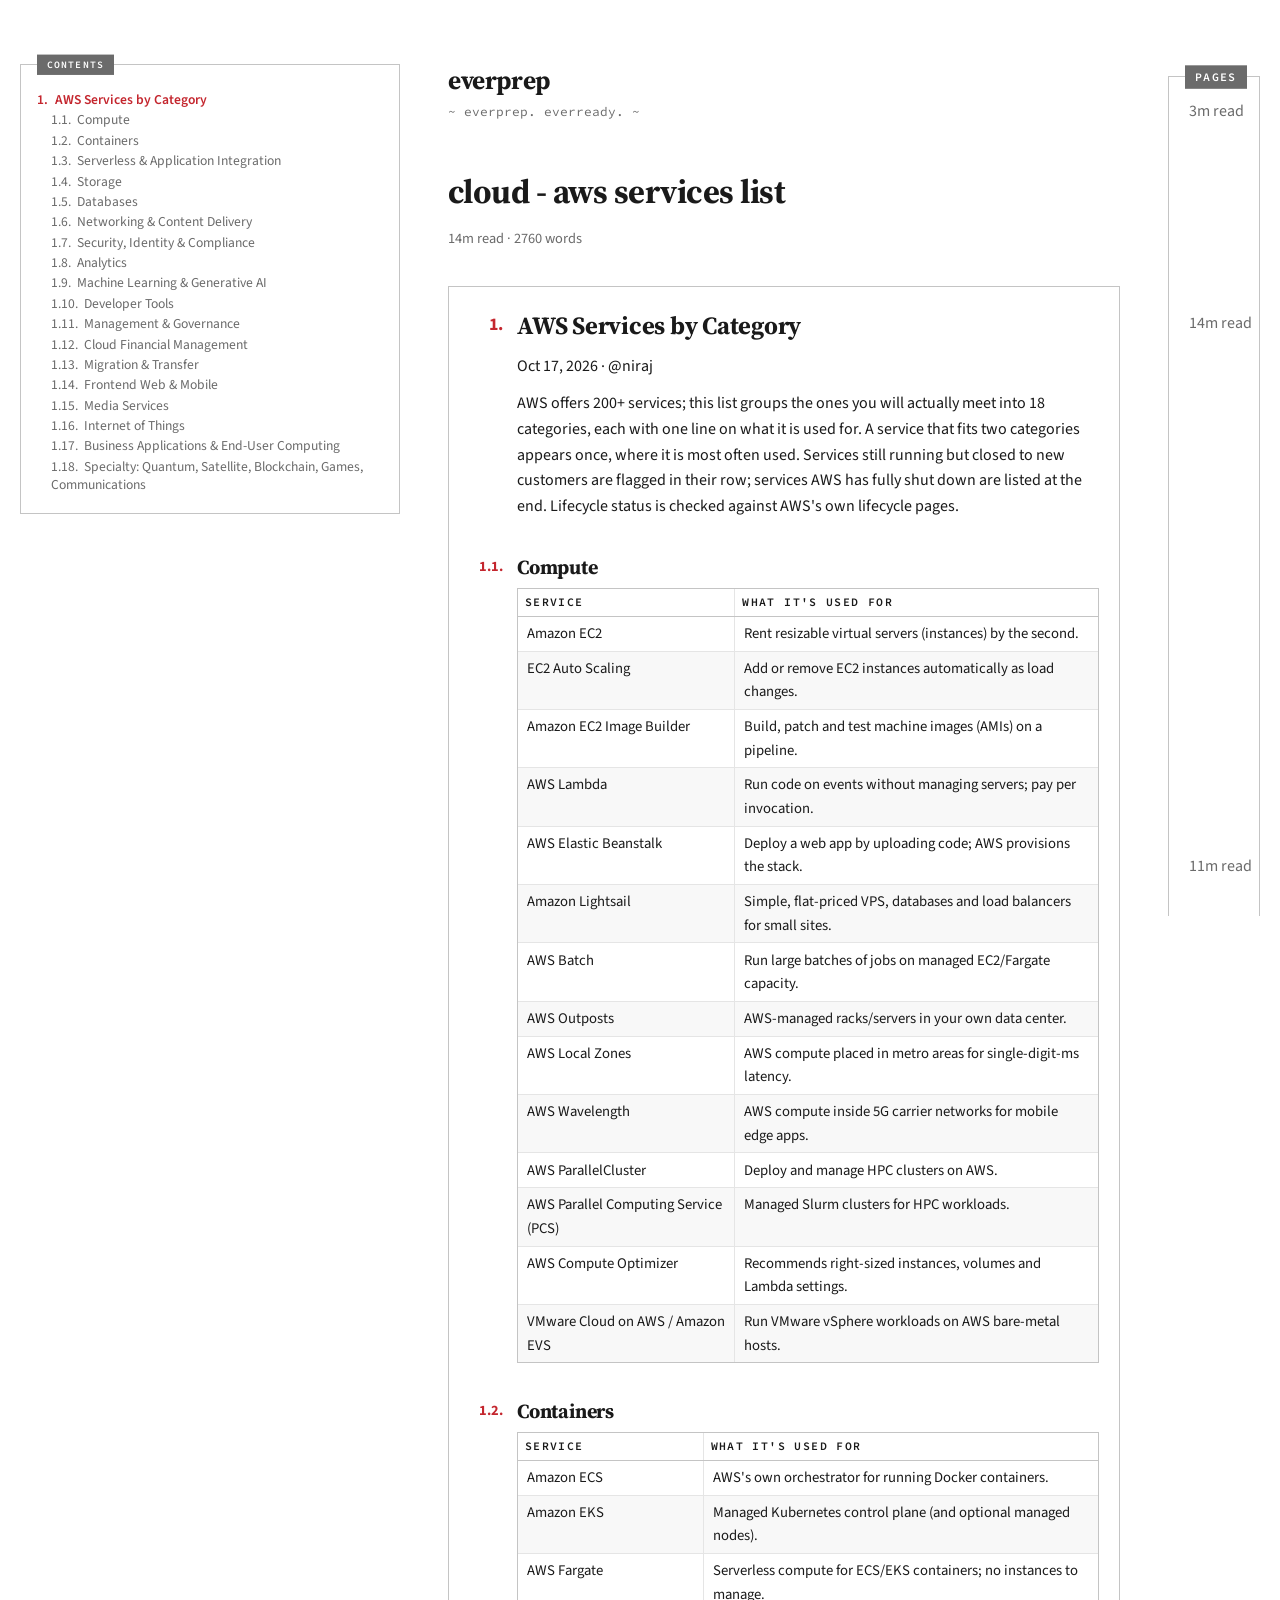
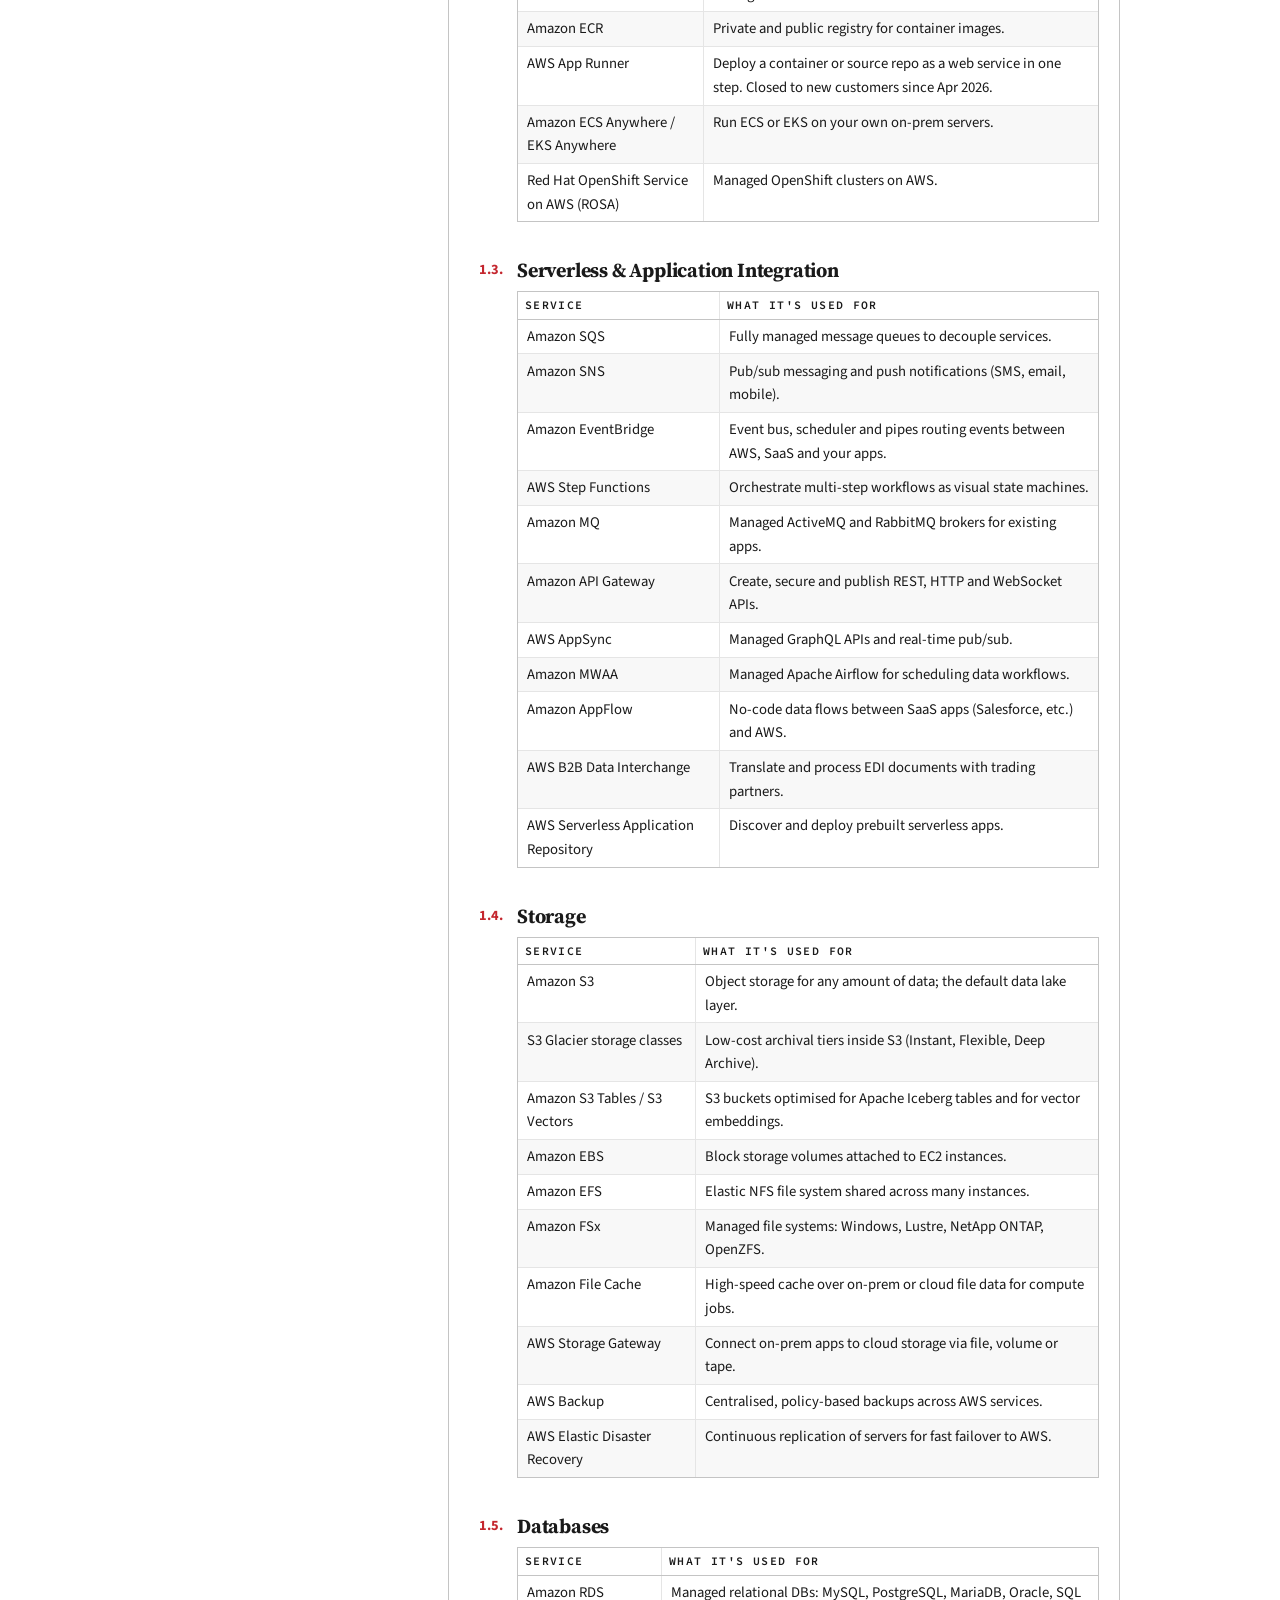
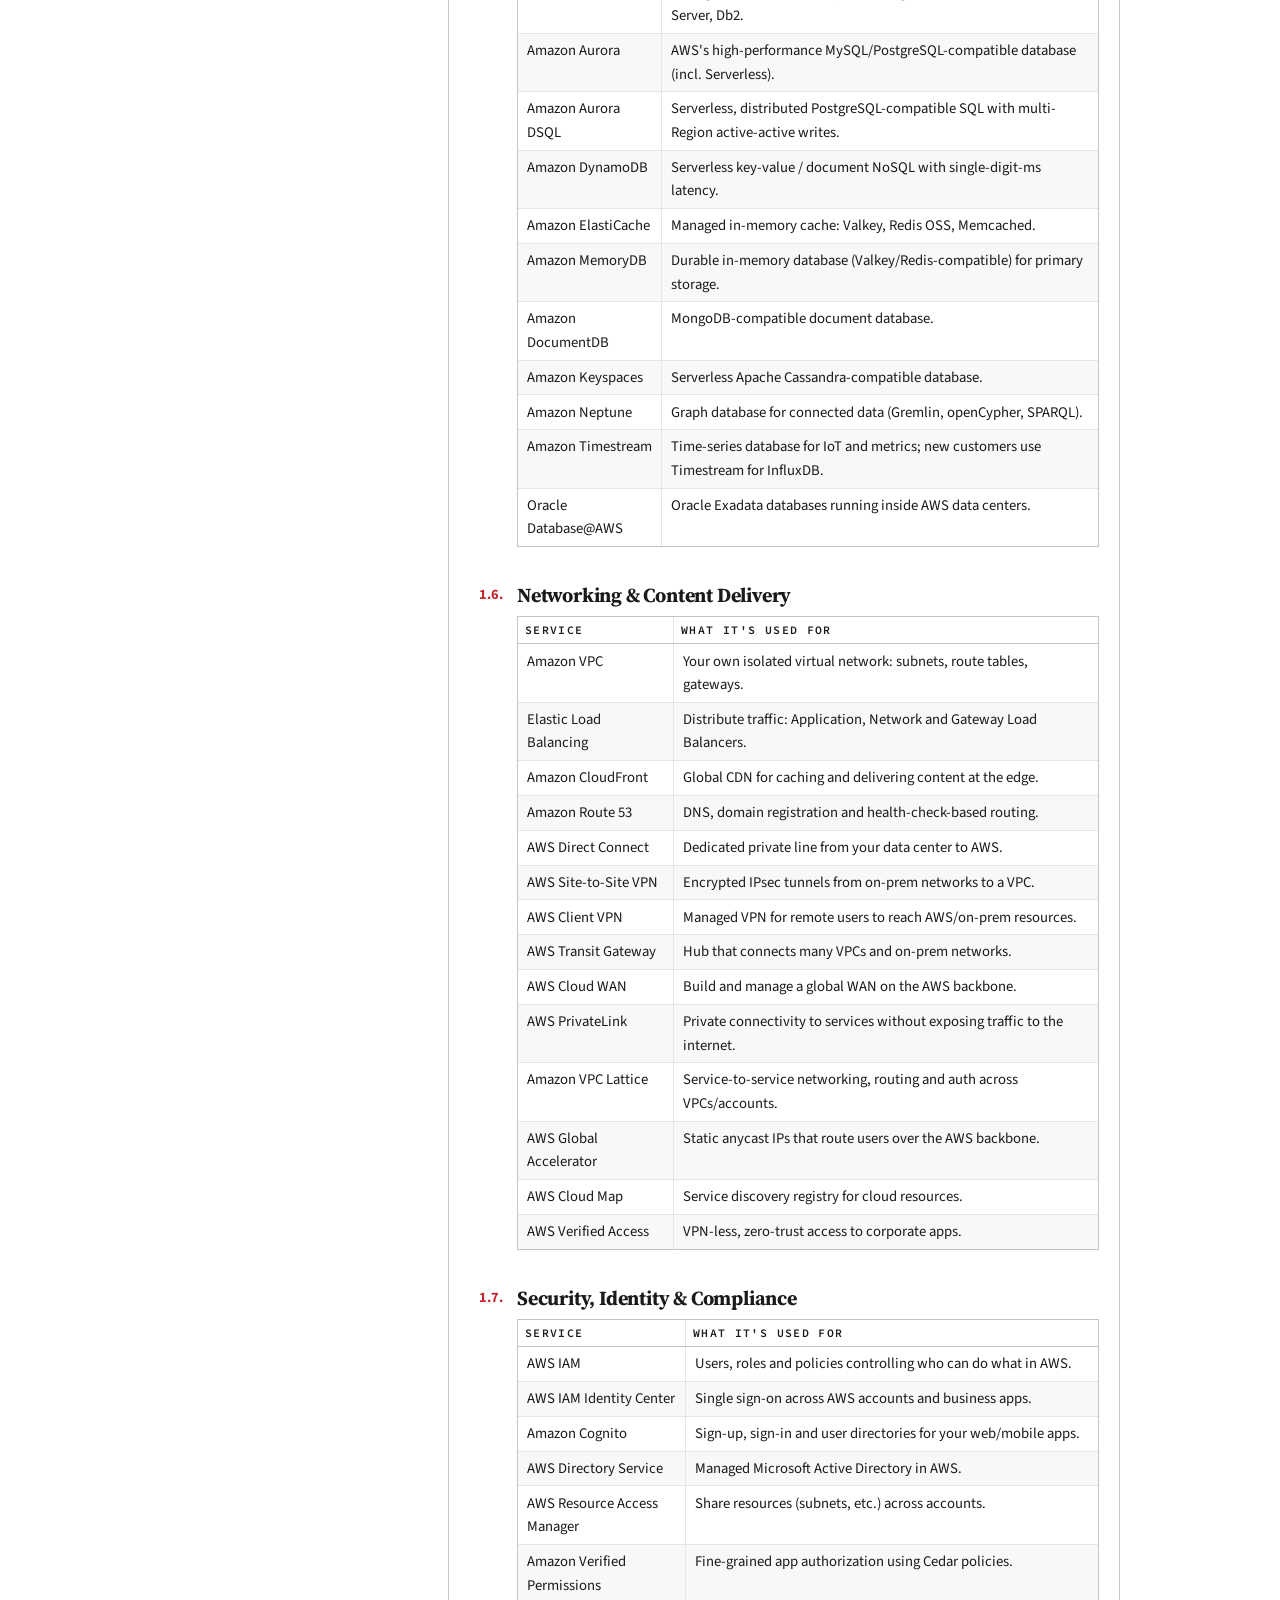
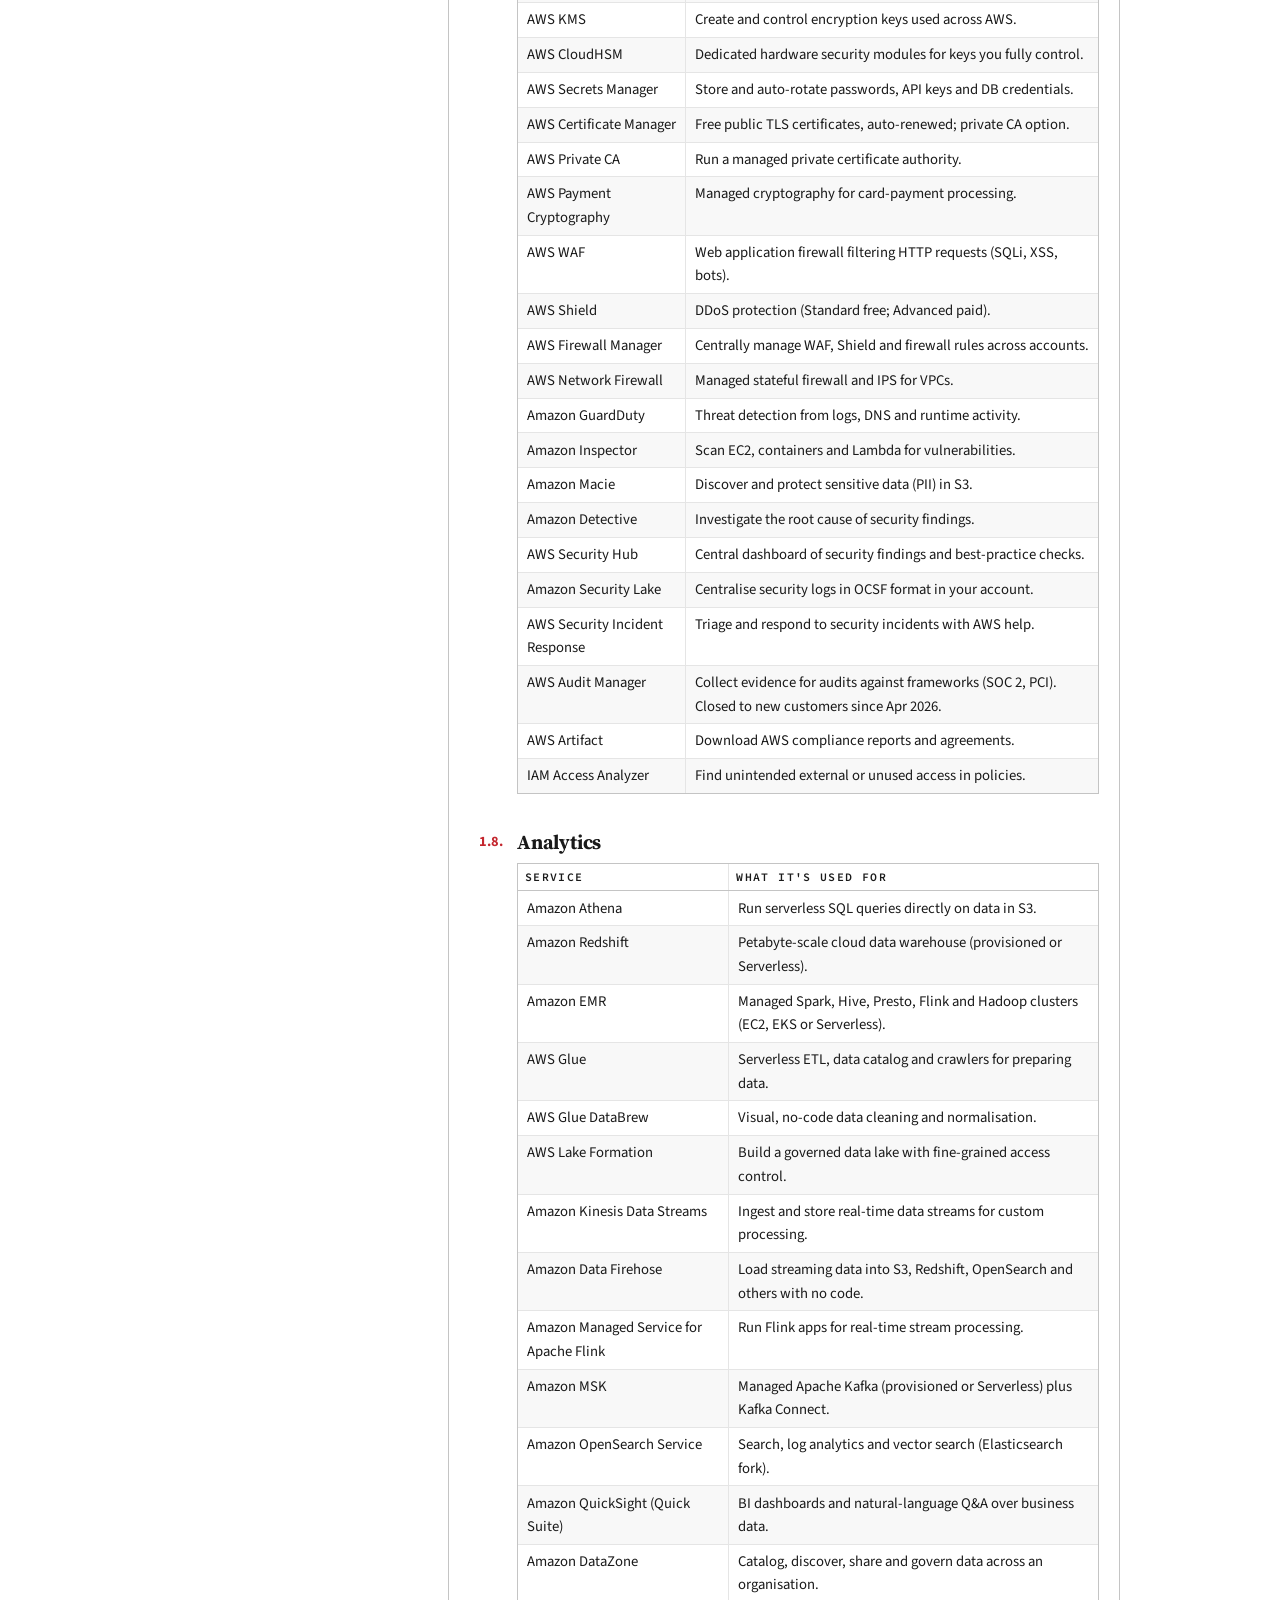
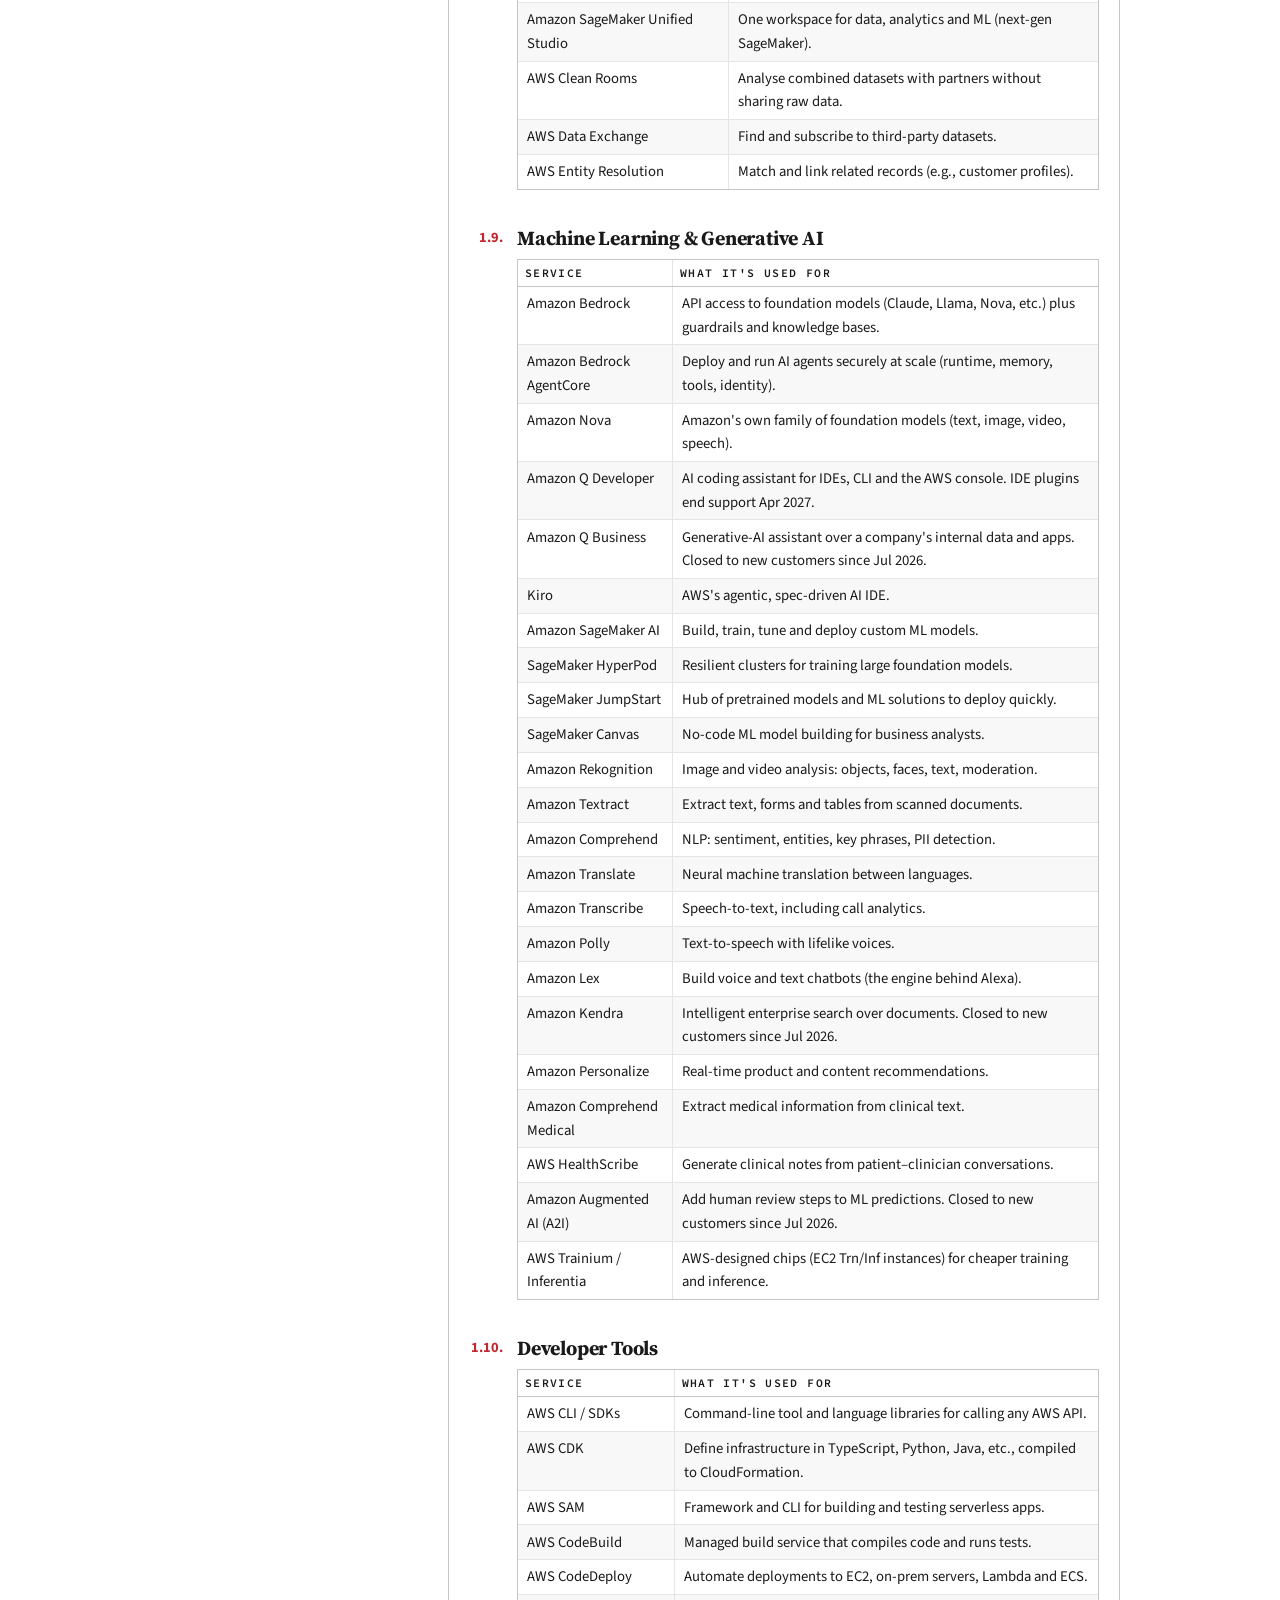
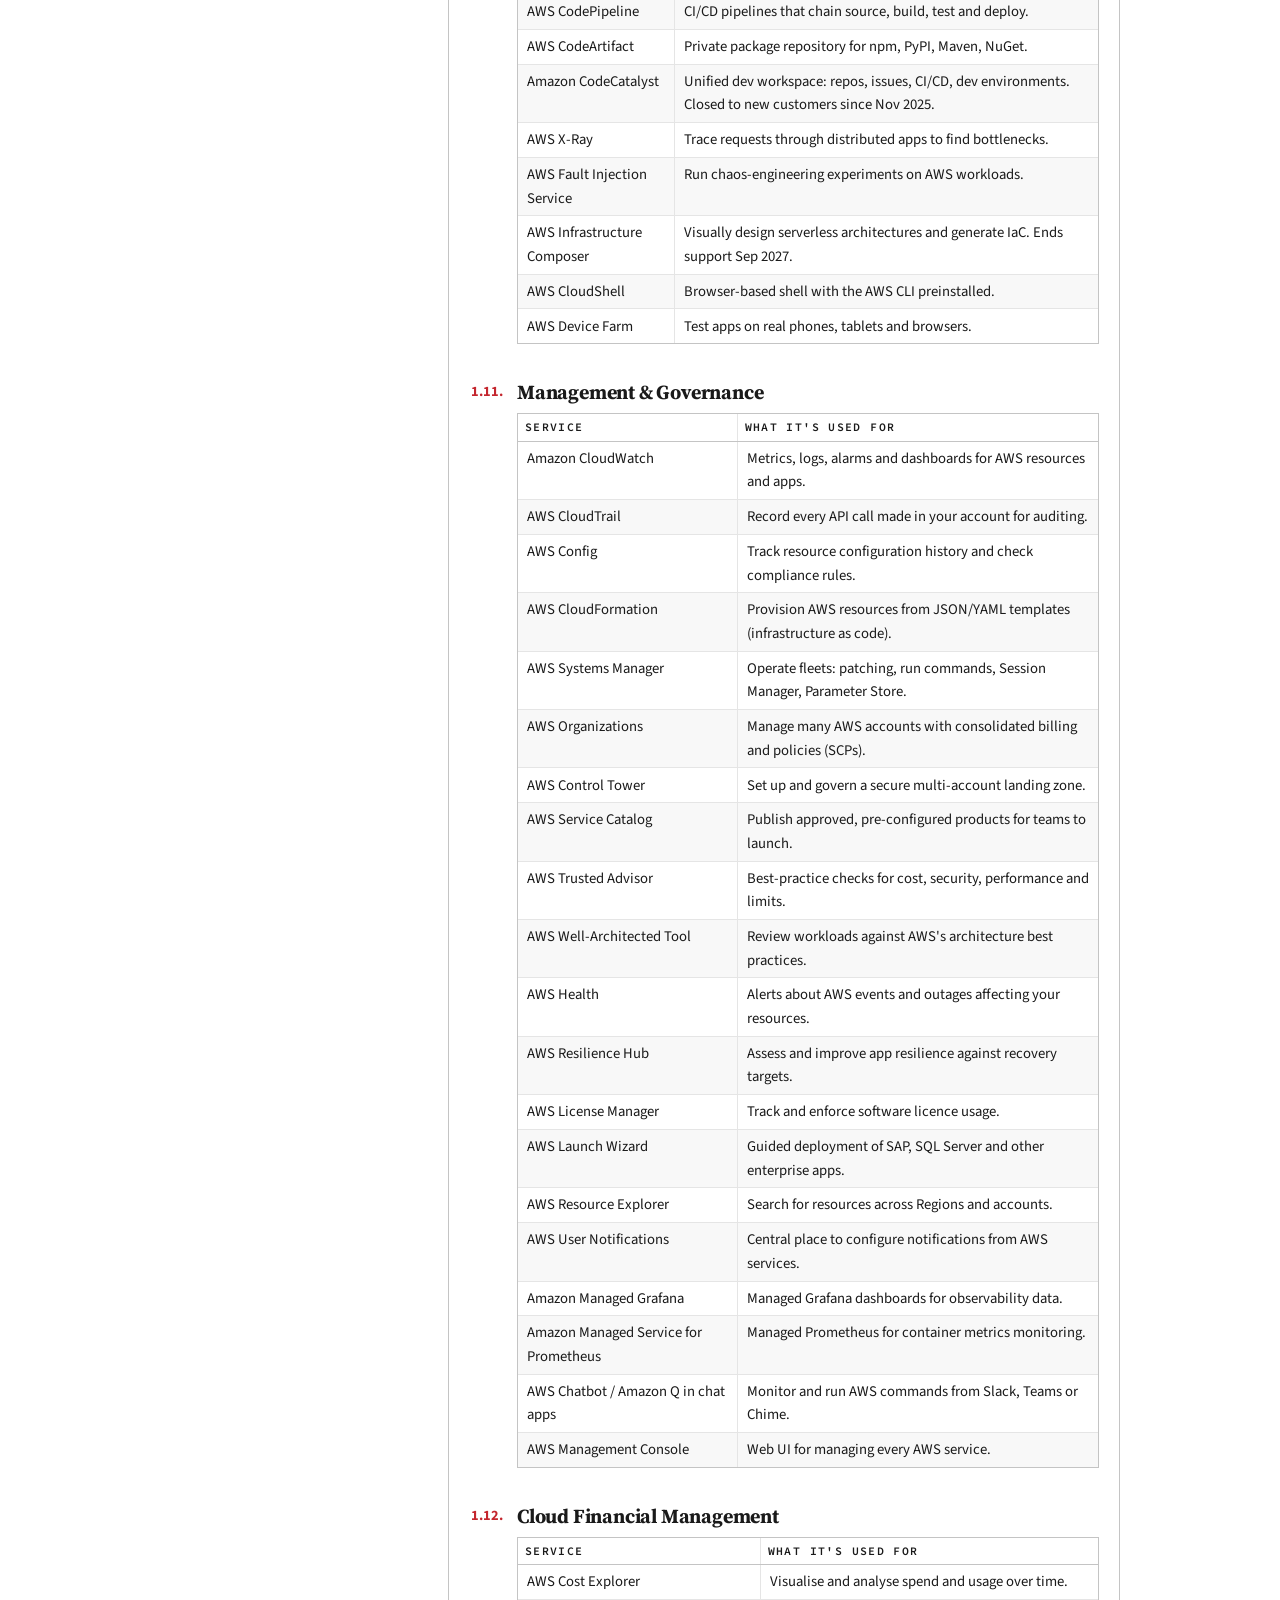
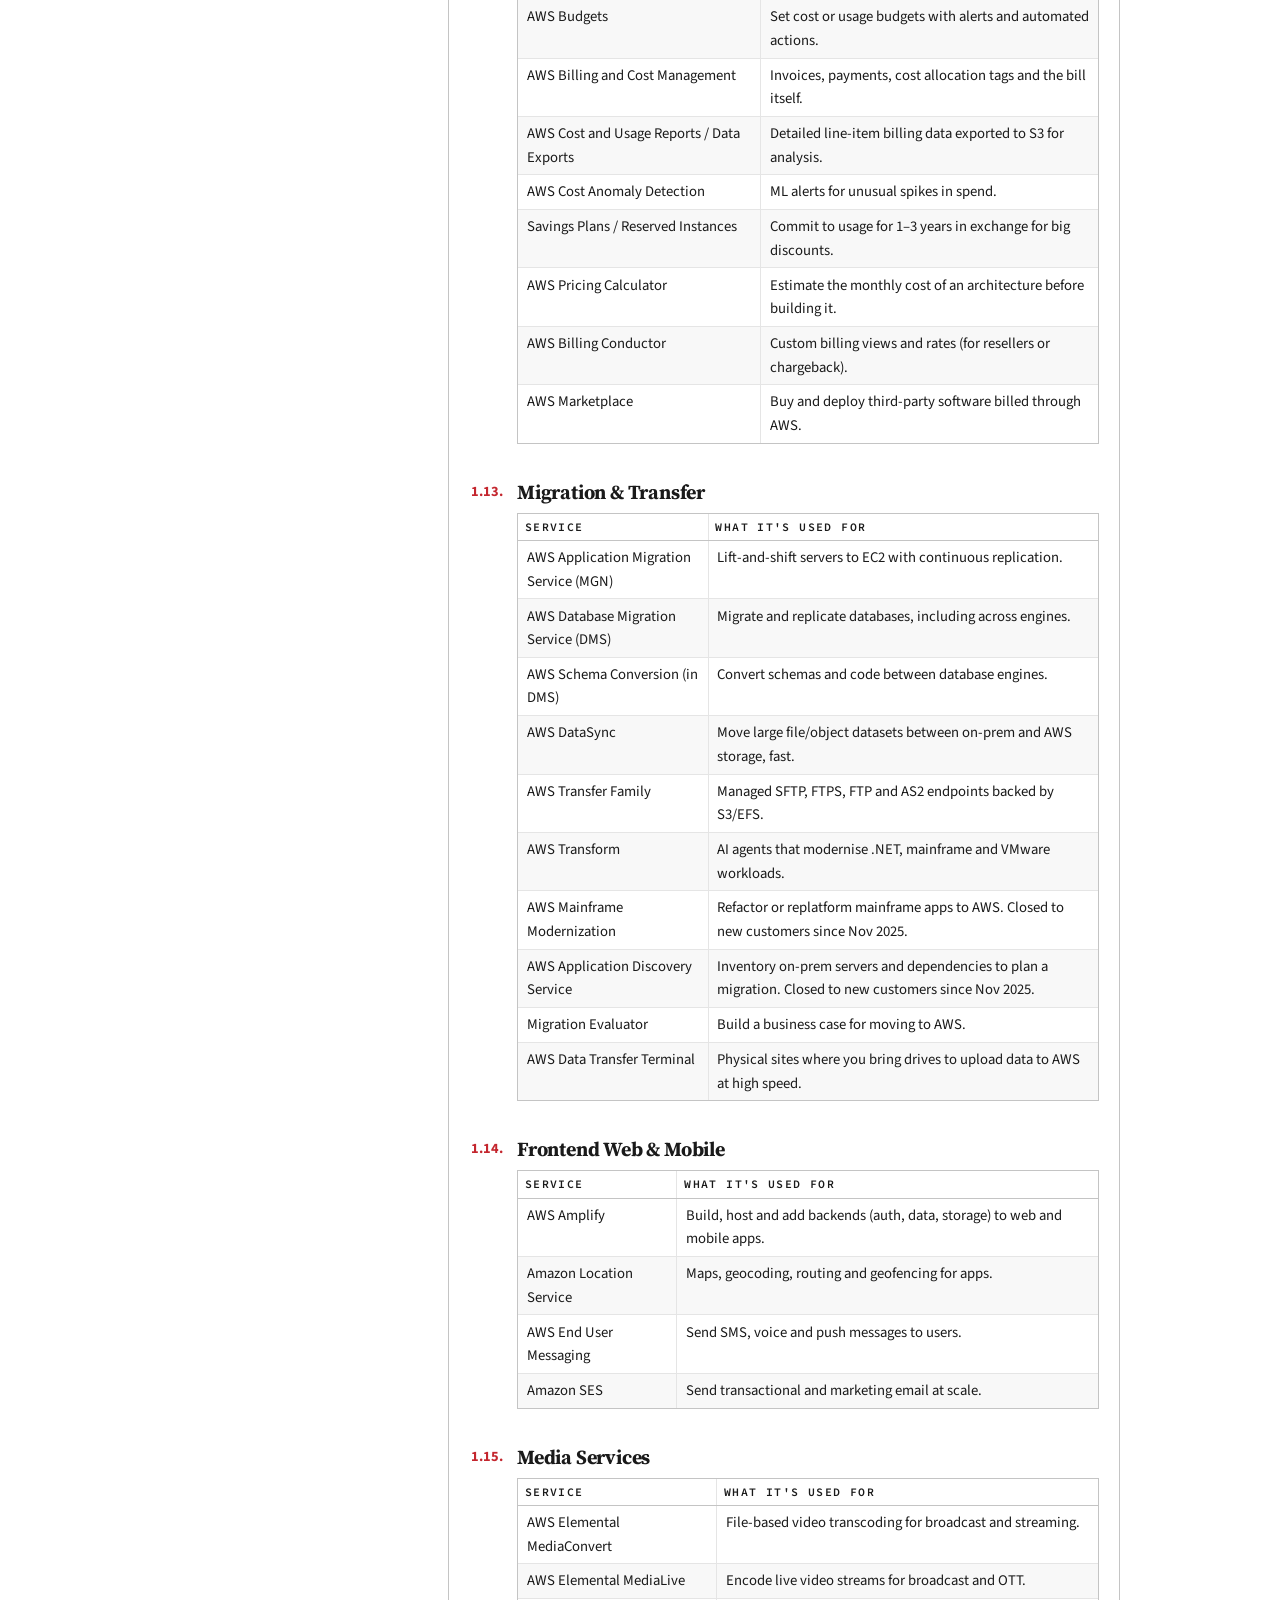
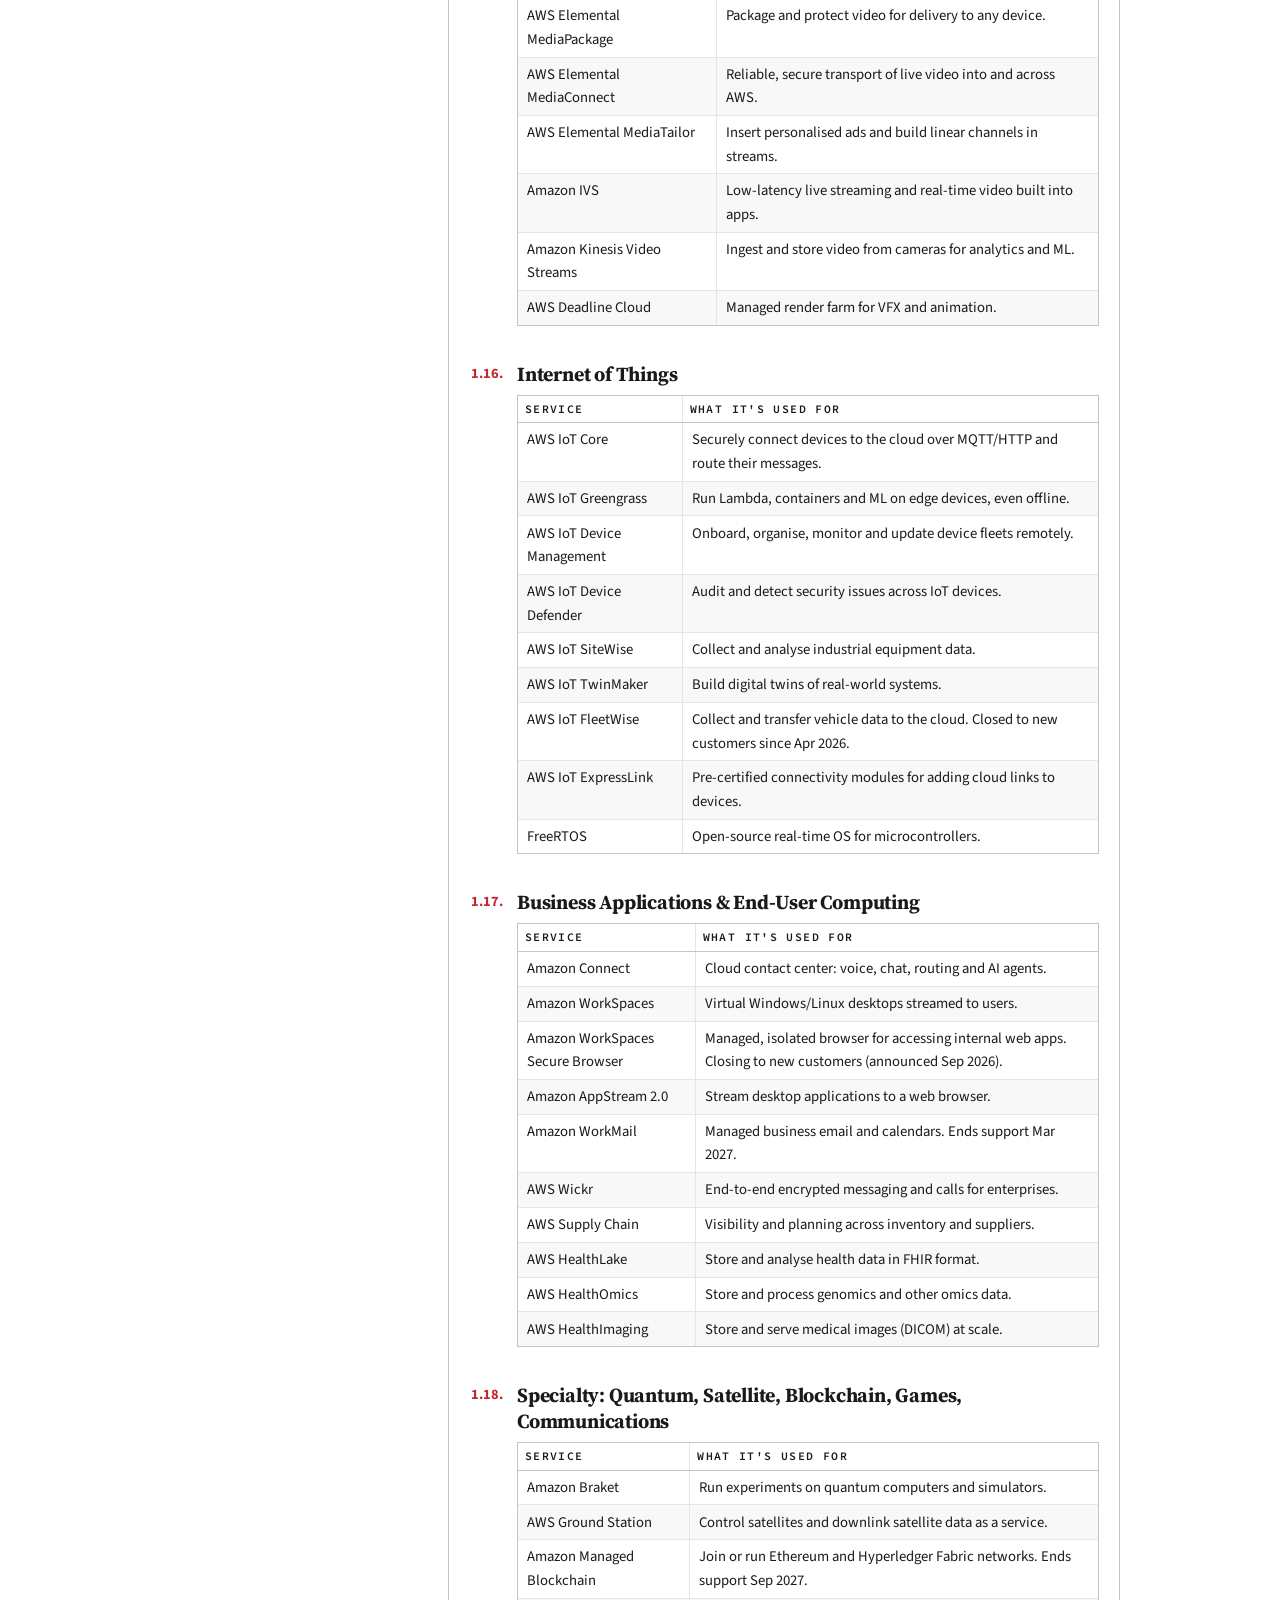
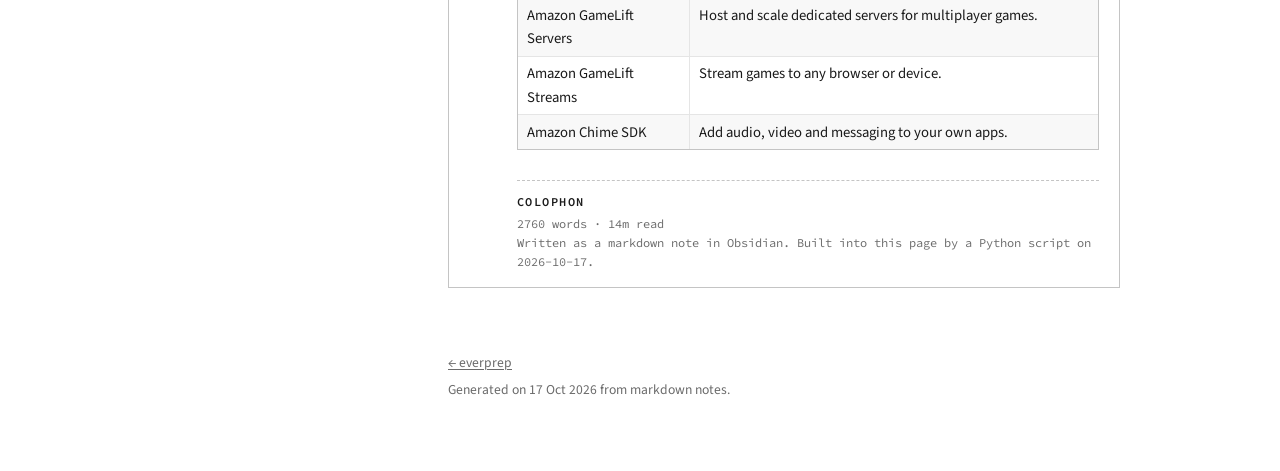
==== website/cloud-aws-services-list.html @ 60e568a0 "update 2026-10-17 16:22:01" ====
<!DOCTYPE html>
<html lang="en">
<head>
    <meta charset="UTF-8">
    <meta http-equiv="X-UA-Compatible" content="IE=edge">
    <meta name="viewport" content="width=device-width, initial-scale=1.0">

    <title>cloud - aws services list - everprep</title>
    <link rel="preconnect" href="https://fonts.googleapis.com">
    <link rel="preconnect" href="https://fonts.gstatic.com" crossorigin>
    <link href="https://fonts.googleapis.com/css2?family=Source+Serif+4:opsz,wght@8..60,600;8..60,700&family=Source+Code+Pro:wght@400;600&family=Source+Sans+3:ital,wght@0,400;0,600;0,700;1,400&display=swap" rel="stylesheet">
    <link rel="stylesheet" href="static/minimal.css">
    <link rel="stylesheet" href="static/codehilite.css">
    <link rel="stylesheet" href="static/everprep.css">

    <link rel="apple-touch-icon" sizes="180x180" href="static/favicon/apple-touch-icon.png">
    <link rel="icon" type="image/png" sizes="32x32" href="static/favicon/favicon-32x32.png">
    <link rel="icon" type="image/png" sizes="16x16" href="static/favicon/favicon-16x16.png">
    <link rel="mask-icon" href="static/favicon/safari-pinned-tab.svg" color="#5bbad5">
</head>

<body>

<div class="progress" aria-hidden="true"><span></span></div>

<div class="page article-layout">

    <nav class="site-nav">
        <div class="masthead">
            <a class="site-name" href="index.html">everprep</a>
        </div>
        <p class="tagline">~ everprep. everready. ~</p>
    </nav>

    <header>
        <h1>cloud - aws services list</h1>
        <p class="meta">14m read &middot; 2760 words</p>
    </header>

    
    <nav class="toc box" aria-label="Table of contents">
        <h2 class="box-title">Contents</h2>
        <div class="toc-scroll">
            
<ul>
    <li><a href="#aws-services-by-category">AWS Services by Category</a>
<ul>
    <li><a href="#compute">Compute</a></li>
    <li><a href="#containers">Containers</a></li>
    <li><a href="#serverless-application-integration">Serverless &amp; Application Integration</a></li>
    <li><a href="#storage">Storage</a></li>
    <li><a href="#databases">Databases</a></li>
    <li><a href="#networking-content-delivery">Networking &amp; Content Delivery</a></li>
    <li><a href="#security-identity-compliance">Security, Identity &amp; Compliance</a></li>
    <li><a href="#analytics">Analytics</a></li>
    <li><a href="#machine-learning-generative-ai">Machine Learning &amp; Generative AI</a></li>
    <li><a href="#developer-tools">Developer Tools</a></li>
    <li><a href="#management-governance">Management &amp; Governance</a></li>
    <li><a href="#cloud-financial-management">Cloud Financial Management</a></li>
    <li><a href="#migration-transfer">Migration &amp; Transfer</a></li>
    <li><a href="#frontend-web-mobile">Frontend Web &amp; Mobile</a></li>
    <li><a href="#media-services">Media Services</a></li>
    <li><a href="#internet-of-things">Internet of Things</a></li>
    <li><a href="#business-applications-end-user-computing">Business Applications &amp; End-User Computing</a></li>
    <li><a href="#specialty-quantum-satellite-blockchain-games-communications">Specialty: Quantum, Satellite, Blockchain, Games, Communications</a></li>
</ul></li>
</ul>
        </div>
    </nav>
    

    <article class="prose box">
<h1 id="aws-services-by-category">AWS Services by Category</h1>
<p>Oct 17, 2026 · @niraj</p>
<p>AWS offers 200+ services; this list groups the ones you will actually meet into 18 categories, each with one line on what it is used for. A service that fits two categories appears once, where it is most often used. Services still running but closed to new customers are flagged in their row; services AWS has fully shut down are listed at the end. Lifecycle status is checked against AWS's own lifecycle pages.</p>
<h2 id="compute">Compute</h2>
<table>
<thead>
<tr>
<th>Service</th>
<th>What it's used for</th>
</tr>
</thead>
<tbody>
<tr>
<td>Amazon EC2</td>
<td>Rent resizable virtual servers (instances) by the second.</td>
</tr>
<tr>
<td>EC2 Auto Scaling</td>
<td>Add or remove EC2 instances automatically as load changes.</td>
</tr>
<tr>
<td>Amazon EC2 Image Builder</td>
<td>Build, patch and test machine images (AMIs) on a pipeline.</td>
</tr>
<tr>
<td>AWS Lambda</td>
<td>Run code on events without managing servers; pay per invocation.</td>
</tr>
<tr>
<td>AWS Elastic Beanstalk</td>
<td>Deploy a web app by uploading code; AWS provisions the stack.</td>
</tr>
<tr>
<td>Amazon Lightsail</td>
<td>Simple, flat-priced VPS, databases and load balancers for small sites.</td>
</tr>
<tr>
<td>AWS Batch</td>
<td>Run large batches of jobs on managed EC2/Fargate capacity.</td>
</tr>
<tr>
<td>AWS Outposts</td>
<td>AWS-managed racks/servers in your own data center.</td>
</tr>
<tr>
<td>AWS Local Zones</td>
<td>AWS compute placed in metro areas for single-digit-ms latency.</td>
</tr>
<tr>
<td>AWS Wavelength</td>
<td>AWS compute inside 5G carrier networks for mobile edge apps.</td>
</tr>
<tr>
<td>AWS ParallelCluster</td>
<td>Deploy and manage HPC clusters on AWS.</td>
</tr>
<tr>
<td>AWS Parallel Computing Service (PCS)</td>
<td>Managed Slurm clusters for HPC workloads.</td>
</tr>
<tr>
<td>AWS Compute Optimizer</td>
<td>Recommends right-sized instances, volumes and Lambda settings.</td>
</tr>
<tr>
<td>VMware Cloud on AWS / Amazon EVS</td>
<td>Run VMware vSphere workloads on AWS bare-metal hosts.</td>
</tr>
</tbody>
</table>
<h2 id="containers">Containers</h2>
<table>
<thead>
<tr>
<th>Service</th>
<th>What it's used for</th>
</tr>
</thead>
<tbody>
<tr>
<td>Amazon ECS</td>
<td>AWS's own orchestrator for running Docker containers.</td>
</tr>
<tr>
<td>Amazon EKS</td>
<td>Managed Kubernetes control plane (and optional managed nodes).</td>
</tr>
<tr>
<td>AWS Fargate</td>
<td>Serverless compute for ECS/EKS containers; no instances to manage.</td>
</tr>
<tr>
<td>Amazon ECR</td>
<td>Private and public registry for container images.</td>
</tr>
<tr>
<td>AWS App Runner</td>
<td>Deploy a container or source repo as a web service in one step. Closed to new customers since Apr 2026.</td>
</tr>
<tr>
<td>Amazon ECS Anywhere / EKS Anywhere</td>
<td>Run ECS or EKS on your own on-prem servers.</td>
</tr>
<tr>
<td>Red Hat OpenShift Service on AWS (ROSA)</td>
<td>Managed OpenShift clusters on AWS.</td>
</tr>
</tbody>
</table>
<h2 id="serverless-application-integration">Serverless &amp; Application Integration</h2>
<table>
<thead>
<tr>
<th>Service</th>
<th>What it's used for</th>
</tr>
</thead>
<tbody>
<tr>
<td>Amazon SQS</td>
<td>Fully managed message queues to decouple services.</td>
</tr>
<tr>
<td>Amazon SNS</td>
<td>Pub/sub messaging and push notifications (SMS, email, mobile).</td>
</tr>
<tr>
<td>Amazon EventBridge</td>
<td>Event bus, scheduler and pipes routing events between AWS, SaaS and your apps.</td>
</tr>
<tr>
<td>AWS Step Functions</td>
<td>Orchestrate multi-step workflows as visual state machines.</td>
</tr>
<tr>
<td>Amazon MQ</td>
<td>Managed ActiveMQ and RabbitMQ brokers for existing apps.</td>
</tr>
<tr>
<td>Amazon API Gateway</td>
<td>Create, secure and publish REST, HTTP and WebSocket APIs.</td>
</tr>
<tr>
<td>AWS AppSync</td>
<td>Managed GraphQL APIs and real-time pub/sub.</td>
</tr>
<tr>
<td>Amazon MWAA</td>
<td>Managed Apache Airflow for scheduling data workflows.</td>
</tr>
<tr>
<td>Amazon AppFlow</td>
<td>No-code data flows between SaaS apps (Salesforce, etc.) and AWS.</td>
</tr>
<tr>
<td>AWS B2B Data Interchange</td>
<td>Translate and process EDI documents with trading partners.</td>
</tr>
<tr>
<td>AWS Serverless Application Repository</td>
<td>Discover and deploy prebuilt serverless apps.</td>
</tr>
</tbody>
</table>
<h2 id="storage">Storage</h2>
<table>
<thead>
<tr>
<th>Service</th>
<th>What it's used for</th>
</tr>
</thead>
<tbody>
<tr>
<td>Amazon S3</td>
<td>Object storage for any amount of data; the default data lake layer.</td>
</tr>
<tr>
<td>S3 Glacier storage classes</td>
<td>Low-cost archival tiers inside S3 (Instant, Flexible, Deep Archive).</td>
</tr>
<tr>
<td>Amazon S3 Tables / S3 Vectors</td>
<td>S3 buckets optimised for Apache Iceberg tables and for vector embeddings.</td>
</tr>
<tr>
<td>Amazon EBS</td>
<td>Block storage volumes attached to EC2 instances.</td>
</tr>
<tr>
<td>Amazon EFS</td>
<td>Elastic NFS file system shared across many instances.</td>
</tr>
<tr>
<td>Amazon FSx</td>
<td>Managed file systems: Windows, Lustre, NetApp ONTAP, OpenZFS.</td>
</tr>
<tr>
<td>Amazon File Cache</td>
<td>High-speed cache over on-prem or cloud file data for compute jobs.</td>
</tr>
<tr>
<td>AWS Storage Gateway</td>
<td>Connect on-prem apps to cloud storage via file, volume or tape.</td>
</tr>
<tr>
<td>AWS Backup</td>
<td>Centralised, policy-based backups across AWS services.</td>
</tr>
<tr>
<td>AWS Elastic Disaster Recovery</td>
<td>Continuous replication of servers for fast failover to AWS.</td>
</tr>
</tbody>
</table>
<h2 id="databases">Databases</h2>
<table>
<thead>
<tr>
<th>Service</th>
<th>What it's used for</th>
</tr>
</thead>
<tbody>
<tr>
<td>Amazon RDS</td>
<td>Managed relational DBs: MySQL, PostgreSQL, MariaDB, Oracle, SQL Server, Db2.</td>
</tr>
<tr>
<td>Amazon Aurora</td>
<td>AWS's high-performance MySQL/PostgreSQL-compatible database (incl. Serverless).</td>
</tr>
<tr>
<td>Amazon Aurora DSQL</td>
<td>Serverless, distributed PostgreSQL-compatible SQL with multi-Region active-active writes.</td>
</tr>
<tr>
<td>Amazon DynamoDB</td>
<td>Serverless key-value / document NoSQL with single-digit-ms latency.</td>
</tr>
<tr>
<td>Amazon ElastiCache</td>
<td>Managed in-memory cache: Valkey, Redis OSS, Memcached.</td>
</tr>
<tr>
<td>Amazon MemoryDB</td>
<td>Durable in-memory database (Valkey/Redis-compatible) for primary storage.</td>
</tr>
<tr>
<td>Amazon DocumentDB</td>
<td>MongoDB-compatible document database.</td>
</tr>
<tr>
<td>Amazon Keyspaces</td>
<td>Serverless Apache Cassandra-compatible database.</td>
</tr>
<tr>
<td>Amazon Neptune</td>
<td>Graph database for connected data (Gremlin, openCypher, SPARQL).</td>
</tr>
<tr>
<td>Amazon Timestream</td>
<td>Time-series database for IoT and metrics; new customers use Timestream for InfluxDB.</td>
</tr>
<tr>
<td>Oracle Database@AWS</td>
<td>Oracle Exadata databases running inside AWS data centers.</td>
</tr>
</tbody>
</table>
<h2 id="networking-content-delivery">Networking &amp; Content Delivery</h2>
<table>
<thead>
<tr>
<th>Service</th>
<th>What it's used for</th>
</tr>
</thead>
<tbody>
<tr>
<td>Amazon VPC</td>
<td>Your own isolated virtual network: subnets, route tables, gateways.</td>
</tr>
<tr>
<td>Elastic Load Balancing</td>
<td>Distribute traffic: Application, Network and Gateway Load Balancers.</td>
</tr>
<tr>
<td>Amazon CloudFront</td>
<td>Global CDN for caching and delivering content at the edge.</td>
</tr>
<tr>
<td>Amazon Route 53</td>
<td>DNS, domain registration and health-check-based routing.</td>
</tr>
<tr>
<td>AWS Direct Connect</td>
<td>Dedicated private line from your data center to AWS.</td>
</tr>
<tr>
<td>AWS Site-to-Site VPN</td>
<td>Encrypted IPsec tunnels from on-prem networks to a VPC.</td>
</tr>
<tr>
<td>AWS Client VPN</td>
<td>Managed VPN for remote users to reach AWS/on-prem resources.</td>
</tr>
<tr>
<td>AWS Transit Gateway</td>
<td>Hub that connects many VPCs and on-prem networks.</td>
</tr>
<tr>
<td>AWS Cloud WAN</td>
<td>Build and manage a global WAN on the AWS backbone.</td>
</tr>
<tr>
<td>AWS PrivateLink</td>
<td>Private connectivity to services without exposing traffic to the internet.</td>
</tr>
<tr>
<td>Amazon VPC Lattice</td>
<td>Service-to-service networking, routing and auth across VPCs/accounts.</td>
</tr>
<tr>
<td>AWS Global Accelerator</td>
<td>Static anycast IPs that route users over the AWS backbone.</td>
</tr>
<tr>
<td>AWS Cloud Map</td>
<td>Service discovery registry for cloud resources.</td>
</tr>
<tr>
<td>AWS Verified Access</td>
<td>VPN-less, zero-trust access to corporate apps.</td>
</tr>
</tbody>
</table>
<h2 id="security-identity-compliance">Security, Identity &amp; Compliance</h2>
<table>
<thead>
<tr>
<th>Service</th>
<th>What it's used for</th>
</tr>
</thead>
<tbody>
<tr>
<td>AWS IAM</td>
<td>Users, roles and policies controlling who can do what in AWS.</td>
</tr>
<tr>
<td>AWS IAM Identity Center</td>
<td>Single sign-on across AWS accounts and business apps.</td>
</tr>
<tr>
<td>Amazon Cognito</td>
<td>Sign-up, sign-in and user directories for your web/mobile apps.</td>
</tr>
<tr>
<td>AWS Directory Service</td>
<td>Managed Microsoft Active Directory in AWS.</td>
</tr>
<tr>
<td>AWS Resource Access Manager</td>
<td>Share resources (subnets, etc.) across accounts.</td>
</tr>
<tr>
<td>Amazon Verified Permissions</td>
<td>Fine-grained app authorization using Cedar policies.</td>
</tr>
<tr>
<td>AWS KMS</td>
<td>Create and control encryption keys used across AWS.</td>
</tr>
<tr>
<td>AWS CloudHSM</td>
<td>Dedicated hardware security modules for keys you fully control.</td>
</tr>
<tr>
<td>AWS Secrets Manager</td>
<td>Store and auto-rotate passwords, API keys and DB credentials.</td>
</tr>
<tr>
<td>AWS Certificate Manager</td>
<td>Free public TLS certificates, auto-renewed; private CA option.</td>
</tr>
<tr>
<td>AWS Private CA</td>
<td>Run a managed private certificate authority.</td>
</tr>
<tr>
<td>AWS Payment Cryptography</td>
<td>Managed cryptography for card-payment processing.</td>
</tr>
<tr>
<td>AWS WAF</td>
<td>Web application firewall filtering HTTP requests (SQLi, XSS, bots).</td>
</tr>
<tr>
<td>AWS Shield</td>
<td>DDoS protection (Standard free; Advanced paid).</td>
</tr>
<tr>
<td>AWS Firewall Manager</td>
<td>Centrally manage WAF, Shield and firewall rules across accounts.</td>
</tr>
<tr>
<td>AWS Network Firewall</td>
<td>Managed stateful firewall and IPS for VPCs.</td>
</tr>
<tr>
<td>Amazon GuardDuty</td>
<td>Threat detection from logs, DNS and runtime activity.</td>
</tr>
<tr>
<td>Amazon Inspector</td>
<td>Scan EC2, containers and Lambda for vulnerabilities.</td>
</tr>
<tr>
<td>Amazon Macie</td>
<td>Discover and protect sensitive data (PII) in S3.</td>
</tr>
<tr>
<td>Amazon Detective</td>
<td>Investigate the root cause of security findings.</td>
</tr>
<tr>
<td>AWS Security Hub</td>
<td>Central dashboard of security findings and best-practice checks.</td>
</tr>
<tr>
<td>Amazon Security Lake</td>
<td>Centralise security logs in OCSF format in your account.</td>
</tr>
<tr>
<td>AWS Security Incident Response</td>
<td>Triage and respond to security incidents with AWS help.</td>
</tr>
<tr>
<td>AWS Audit Manager</td>
<td>Collect evidence for audits against frameworks (SOC 2, PCI). Closed to new customers since Apr 2026.</td>
</tr>
<tr>
<td>AWS Artifact</td>
<td>Download AWS compliance reports and agreements.</td>
</tr>
<tr>
<td>IAM Access Analyzer</td>
<td>Find unintended external or unused access in policies.</td>
</tr>
</tbody>
</table>
<h2 id="analytics">Analytics</h2>
<table>
<thead>
<tr>
<th>Service</th>
<th>What it's used for</th>
</tr>
</thead>
<tbody>
<tr>
<td>Amazon Athena</td>
<td>Run serverless SQL queries directly on data in S3.</td>
</tr>
<tr>
<td>Amazon Redshift</td>
<td>Petabyte-scale cloud data warehouse (provisioned or Serverless).</td>
</tr>
<tr>
<td>Amazon EMR</td>
<td>Managed Spark, Hive, Presto, Flink and Hadoop clusters (EC2, EKS or Serverless).</td>
</tr>
<tr>
<td>AWS Glue</td>
<td>Serverless ETL, data catalog and crawlers for preparing data.</td>
</tr>
<tr>
<td>AWS Glue DataBrew</td>
<td>Visual, no-code data cleaning and normalisation.</td>
</tr>
<tr>
<td>AWS Lake Formation</td>
<td>Build a governed data lake with fine-grained access control.</td>
</tr>
<tr>
<td>Amazon Kinesis Data Streams</td>
<td>Ingest and store real-time data streams for custom processing.</td>
</tr>
<tr>
<td>Amazon Data Firehose</td>
<td>Load streaming data into S3, Redshift, OpenSearch and others with no code.</td>
</tr>
<tr>
<td>Amazon Managed Service for Apache Flink</td>
<td>Run Flink apps for real-time stream processing.</td>
</tr>
<tr>
<td>Amazon MSK</td>
<td>Managed Apache Kafka (provisioned or Serverless) plus Kafka Connect.</td>
</tr>
<tr>
<td>Amazon OpenSearch Service</td>
<td>Search, log analytics and vector search (Elasticsearch fork).</td>
</tr>
<tr>
<td>Amazon QuickSight (Quick Suite)</td>
<td>BI dashboards and natural-language Q&amp;A over business data.</td>
</tr>
<tr>
<td>Amazon DataZone</td>
<td>Catalog, discover, share and govern data across an organisation.</td>
</tr>
<tr>
<td>Amazon SageMaker Unified Studio</td>
<td>One workspace for data, analytics and ML (next-gen SageMaker).</td>
</tr>
<tr>
<td>AWS Clean Rooms</td>
<td>Analyse combined datasets with partners without sharing raw data.</td>
</tr>
<tr>
<td>AWS Data Exchange</td>
<td>Find and subscribe to third-party datasets.</td>
</tr>
<tr>
<td>AWS Entity Resolution</td>
<td>Match and link related records (e.g., customer profiles).</td>
</tr>
</tbody>
</table>
<h2 id="machine-learning-generative-ai">Machine Learning &amp; Generative AI</h2>
<table>
<thead>
<tr>
<th>Service</th>
<th>What it's used for</th>
</tr>
</thead>
<tbody>
<tr>
<td>Amazon Bedrock</td>
<td>API access to foundation models (Claude, Llama, Nova, etc.) plus guardrails and knowledge bases.</td>
</tr>
<tr>
<td>Amazon Bedrock AgentCore</td>
<td>Deploy and run AI agents securely at scale (runtime, memory, tools, identity).</td>
</tr>
<tr>
<td>Amazon Nova</td>
<td>Amazon's own family of foundation models (text, image, video, speech).</td>
</tr>
<tr>
<td>Amazon Q Developer</td>
<td>AI coding assistant for IDEs, CLI and the AWS console. IDE plugins end support Apr 2027.</td>
</tr>
<tr>
<td>Amazon Q Business</td>
<td>Generative-AI assistant over a company's internal data and apps. Closed to new customers since Jul 2026.</td>
</tr>
<tr>
<td>Kiro</td>
<td>AWS's agentic, spec-driven AI IDE.</td>
</tr>
<tr>
<td>Amazon SageMaker AI</td>
<td>Build, train, tune and deploy custom ML models.</td>
</tr>
<tr>
<td>SageMaker HyperPod</td>
<td>Resilient clusters for training large foundation models.</td>
</tr>
<tr>
<td>SageMaker JumpStart</td>
<td>Hub of pretrained models and ML solutions to deploy quickly.</td>
</tr>
<tr>
<td>SageMaker Canvas</td>
<td>No-code ML model building for business analysts.</td>
</tr>
<tr>
<td>Amazon Rekognition</td>
<td>Image and video analysis: objects, faces, text, moderation.</td>
</tr>
<tr>
<td>Amazon Textract</td>
<td>Extract text, forms and tables from scanned documents.</td>
</tr>
<tr>
<td>Amazon Comprehend</td>
<td>NLP: sentiment, entities, key phrases, PII detection.</td>
</tr>
<tr>
<td>Amazon Translate</td>
<td>Neural machine translation between languages.</td>
</tr>
<tr>
<td>Amazon Transcribe</td>
<td>Speech-to-text, including call analytics.</td>
</tr>
<tr>
<td>Amazon Polly</td>
<td>Text-to-speech with lifelike voices.</td>
</tr>
<tr>
<td>Amazon Lex</td>
<td>Build voice and text chatbots (the engine behind Alexa).</td>
</tr>
<tr>
<td>Amazon Kendra</td>
<td>Intelligent enterprise search over documents. Closed to new customers since Jul 2026.</td>
</tr>
<tr>
<td>Amazon Personalize</td>
<td>Real-time product and content recommendations.</td>
</tr>
<tr>
<td>Amazon Comprehend Medical</td>
<td>Extract medical information from clinical text.</td>
</tr>
<tr>
<td>AWS HealthScribe</td>
<td>Generate clinical notes from patient–clinician conversations.</td>
</tr>
<tr>
<td>Amazon Augmented AI (A2I)</td>
<td>Add human review steps to ML predictions. Closed to new customers since Jul 2026.</td>
</tr>
<tr>
<td>AWS Trainium / Inferentia</td>
<td>AWS-designed chips (EC2 Trn/Inf instances) for cheaper training and inference.</td>
</tr>
</tbody>
</table>
<h2 id="developer-tools">Developer Tools</h2>
<table>
<thead>
<tr>
<th>Service</th>
<th>What it's used for</th>
</tr>
</thead>
<tbody>
<tr>
<td>AWS CLI / SDKs</td>
<td>Command-line tool and language libraries for calling any AWS API.</td>
</tr>
<tr>
<td>AWS CDK</td>
<td>Define infrastructure in TypeScript, Python, Java, etc., compiled to CloudFormation.</td>
</tr>
<tr>
<td>AWS SAM</td>
<td>Framework and CLI for building and testing serverless apps.</td>
</tr>
<tr>
<td>AWS CodeBuild</td>
<td>Managed build service that compiles code and runs tests.</td>
</tr>
<tr>
<td>AWS CodeDeploy</td>
<td>Automate deployments to EC2, on-prem servers, Lambda and ECS.</td>
</tr>
<tr>
<td>AWS CodePipeline</td>
<td>CI/CD pipelines that chain source, build, test and deploy.</td>
</tr>
<tr>
<td>AWS CodeArtifact</td>
<td>Private package repository for npm, PyPI, Maven, NuGet.</td>
</tr>
<tr>
<td>Amazon CodeCatalyst</td>
<td>Unified dev workspace: repos, issues, CI/CD, dev environments. Closed to new customers since Nov 2025.</td>
</tr>
<tr>
<td>AWS X-Ray</td>
<td>Trace requests through distributed apps to find bottlenecks.</td>
</tr>
<tr>
<td>AWS Fault Injection Service</td>
<td>Run chaos-engineering experiments on AWS workloads.</td>
</tr>
<tr>
<td>AWS Infrastructure Composer</td>
<td>Visually design serverless architectures and generate IaC. Ends support Sep 2027.</td>
</tr>
<tr>
<td>AWS CloudShell</td>
<td>Browser-based shell with the AWS CLI preinstalled.</td>
</tr>
<tr>
<td>AWS Device Farm</td>
<td>Test apps on real phones, tablets and browsers.</td>
</tr>
</tbody>
</table>
<h2 id="management-governance">Management &amp; Governance</h2>
<table>
<thead>
<tr>
<th>Service</th>
<th>What it's used for</th>
</tr>
</thead>
<tbody>
<tr>
<td>Amazon CloudWatch</td>
<td>Metrics, logs, alarms and dashboards for AWS resources and apps.</td>
</tr>
<tr>
<td>AWS CloudTrail</td>
<td>Record every API call made in your account for auditing.</td>
</tr>
<tr>
<td>AWS Config</td>
<td>Track resource configuration history and check compliance rules.</td>
</tr>
<tr>
<td>AWS CloudFormation</td>
<td>Provision AWS resources from JSON/YAML templates (infrastructure as code).</td>
</tr>
<tr>
<td>AWS Systems Manager</td>
<td>Operate fleets: patching, run commands, Session Manager, Parameter Store.</td>
</tr>
<tr>
<td>AWS Organizations</td>
<td>Manage many AWS accounts with consolidated billing and policies (SCPs).</td>
</tr>
<tr>
<td>AWS Control Tower</td>
<td>Set up and govern a secure multi-account landing zone.</td>
</tr>
<tr>
<td>AWS Service Catalog</td>
<td>Publish approved, pre-configured products for teams to launch.</td>
</tr>
<tr>
<td>AWS Trusted Advisor</td>
<td>Best-practice checks for cost, security, performance and limits.</td>
</tr>
<tr>
<td>AWS Well-Architected Tool</td>
<td>Review workloads against AWS's architecture best practices.</td>
</tr>
<tr>
<td>AWS Health</td>
<td>Alerts about AWS events and outages affecting your resources.</td>
</tr>
<tr>
<td>AWS Resilience Hub</td>
<td>Assess and improve app resilience against recovery targets.</td>
</tr>
<tr>
<td>AWS License Manager</td>
<td>Track and enforce software licence usage.</td>
</tr>
<tr>
<td>AWS Launch Wizard</td>
<td>Guided deployment of SAP, SQL Server and other enterprise apps.</td>
</tr>
<tr>
<td>AWS Resource Explorer</td>
<td>Search for resources across Regions and accounts.</td>
</tr>
<tr>
<td>AWS User Notifications</td>
<td>Central place to configure notifications from AWS services.</td>
</tr>
<tr>
<td>Amazon Managed Grafana</td>
<td>Managed Grafana dashboards for observability data.</td>
</tr>
<tr>
<td>Amazon Managed Service for Prometheus</td>
<td>Managed Prometheus for container metrics monitoring.</td>
</tr>
<tr>
<td>AWS Chatbot / Amazon Q in chat apps</td>
<td>Monitor and run AWS commands from Slack, Teams or Chime.</td>
</tr>
<tr>
<td>AWS Management Console</td>
<td>Web UI for managing every AWS service.</td>
</tr>
</tbody>
</table>
<h2 id="cloud-financial-management">Cloud Financial Management</h2>
<table>
<thead>
<tr>
<th>Service</th>
<th>What it's used for</th>
</tr>
</thead>
<tbody>
<tr>
<td>AWS Cost Explorer</td>
<td>Visualise and analyse spend and usage over time.</td>
</tr>
<tr>
<td>AWS Budgets</td>
<td>Set cost or usage budgets with alerts and automated actions.</td>
</tr>
<tr>
<td>AWS Billing and Cost Management</td>
<td>Invoices, payments, cost allocation tags and the bill itself.</td>
</tr>
<tr>
<td>AWS Cost and Usage Reports / Data Exports</td>
<td>Detailed line-item billing data exported to S3 for analysis.</td>
</tr>
<tr>
<td>AWS Cost Anomaly Detection</td>
<td>ML alerts for unusual spikes in spend.</td>
</tr>
<tr>
<td>Savings Plans / Reserved Instances</td>
<td>Commit to usage for 1–3 years in exchange for big discounts.</td>
</tr>
<tr>
<td>AWS Pricing Calculator</td>
<td>Estimate the monthly cost of an architecture before building it.</td>
</tr>
<tr>
<td>AWS Billing Conductor</td>
<td>Custom billing views and rates (for resellers or chargeback).</td>
</tr>
<tr>
<td>AWS Marketplace</td>
<td>Buy and deploy third-party software billed through AWS.</td>
</tr>
</tbody>
</table>
<h2 id="migration-transfer">Migration &amp; Transfer</h2>
<table>
<thead>
<tr>
<th>Service</th>
<th>What it's used for</th>
</tr>
</thead>
<tbody>
<tr>
<td>AWS Application Migration Service (MGN)</td>
<td>Lift-and-shift servers to EC2 with continuous replication.</td>
</tr>
<tr>
<td>AWS Database Migration Service (DMS)</td>
<td>Migrate and replicate databases, including across engines.</td>
</tr>
<tr>
<td>AWS Schema Conversion (in DMS)</td>
<td>Convert schemas and code between database engines.</td>
</tr>
<tr>
<td>AWS DataSync</td>
<td>Move large file/object datasets between on-prem and AWS storage, fast.</td>
</tr>
<tr>
<td>AWS Transfer Family</td>
<td>Managed SFTP, FTPS, FTP and AS2 endpoints backed by S3/EFS.</td>
</tr>
<tr>
<td>AWS Transform</td>
<td>AI agents that modernise .NET, mainframe and VMware workloads.</td>
</tr>
<tr>
<td>AWS Mainframe Modernization</td>
<td>Refactor or replatform mainframe apps to AWS. Closed to new customers since Nov 2025.</td>
</tr>
<tr>
<td>AWS Application Discovery Service</td>
<td>Inventory on-prem servers and dependencies to plan a migration. Closed to new customers since Nov 2025.</td>
</tr>
<tr>
<td>Migration Evaluator</td>
<td>Build a business case for moving to AWS.</td>
</tr>
<tr>
<td>AWS Data Transfer Terminal</td>
<td>Physical sites where you bring drives to upload data to AWS at high speed.</td>
</tr>
</tbody>
</table>
<h2 id="frontend-web-mobile">Frontend Web &amp; Mobile</h2>
<table>
<thead>
<tr>
<th>Service</th>
<th>What it's used for</th>
</tr>
</thead>
<tbody>
<tr>
<td>AWS Amplify</td>
<td>Build, host and add backends (auth, data, storage) to web and mobile apps.</td>
</tr>
<tr>
<td>Amazon Location Service</td>
<td>Maps, geocoding, routing and geofencing for apps.</td>
</tr>
<tr>
<td>AWS End User Messaging</td>
<td>Send SMS, voice and push messages to users.</td>
</tr>
<tr>
<td>Amazon SES</td>
<td>Send transactional and marketing email at scale.</td>
</tr>
</tbody>
</table>
<h2 id="media-services">Media Services</h2>
<table>
<thead>
<tr>
<th>Service</th>
<th>What it's used for</th>
</tr>
</thead>
<tbody>
<tr>
<td>AWS Elemental MediaConvert</td>
<td>File-based video transcoding for broadcast and streaming.</td>
</tr>
<tr>
<td>AWS Elemental MediaLive</td>
<td>Encode live video streams for broadcast and OTT.</td>
</tr>
<tr>
<td>AWS Elemental MediaPackage</td>
<td>Package and protect video for delivery to any device.</td>
</tr>
<tr>
<td>AWS Elemental MediaConnect</td>
<td>Reliable, secure transport of live video into and across AWS.</td>
</tr>
<tr>
<td>AWS Elemental MediaTailor</td>
<td>Insert personalised ads and build linear channels in streams.</td>
</tr>
<tr>
<td>Amazon IVS</td>
<td>Low-latency live streaming and real-time video built into apps.</td>
</tr>
<tr>
<td>Amazon Kinesis Video Streams</td>
<td>Ingest and store video from cameras for analytics and ML.</td>
</tr>
<tr>
<td>AWS Deadline Cloud</td>
<td>Managed render farm for VFX and animation.</td>
</tr>
</tbody>
</table>
<h2 id="internet-of-things">Internet of Things</h2>
<table>
<thead>
<tr>
<th>Service</th>
<th>What it's used for</th>
</tr>
</thead>
<tbody>
<tr>
<td>AWS IoT Core</td>
<td>Securely connect devices to the cloud over MQTT/HTTP and route their messages.</td>
</tr>
<tr>
<td>AWS IoT Greengrass</td>
<td>Run Lambda, containers and ML on edge devices, even offline.</td>
</tr>
<tr>
<td>AWS IoT Device Management</td>
<td>Onboard, organise, monitor and update device fleets remotely.</td>
</tr>
<tr>
<td>AWS IoT Device Defender</td>
<td>Audit and detect security issues across IoT devices.</td>
</tr>
<tr>
<td>AWS IoT SiteWise</td>
<td>Collect and analyse industrial equipment data.</td>
</tr>
<tr>
<td>AWS IoT TwinMaker</td>
<td>Build digital twins of real-world systems.</td>
</tr>
<tr>
<td>AWS IoT FleetWise</td>
<td>Collect and transfer vehicle data to the cloud. Closed to new customers since Apr 2026.</td>
</tr>
<tr>
<td>AWS IoT ExpressLink</td>
<td>Pre-certified connectivity modules for adding cloud links to devices.</td>
</tr>
<tr>
<td>FreeRTOS</td>
<td>Open-source real-time OS for microcontrollers.</td>
</tr>
</tbody>
</table>
<h2 id="business-applications-end-user-computing">Business Applications &amp; End-User Computing</h2>
<table>
<thead>
<tr>
<th>Service</th>
<th>What it's used for</th>
</tr>
</thead>
<tbody>
<tr>
<td>Amazon Connect</td>
<td>Cloud contact center: voice, chat, routing and AI agents.</td>
</tr>
<tr>
<td>Amazon WorkSpaces</td>
<td>Virtual Windows/Linux desktops streamed to users.</td>
</tr>
<tr>
<td>Amazon WorkSpaces Secure Browser</td>
<td>Managed, isolated browser for accessing internal web apps. Closing to new customers (announced Sep 2026).</td>
</tr>
<tr>
<td>Amazon AppStream 2.0</td>
<td>Stream desktop applications to a web browser.</td>
</tr>
<tr>
<td>Amazon WorkMail</td>
<td>Managed business email and calendars. Ends support Mar 2027.</td>
</tr>
<tr>
<td>AWS Wickr</td>
<td>End-to-end encrypted messaging and calls for enterprises.</td>
</tr>
<tr>
<td>AWS Supply Chain</td>
<td>Visibility and planning across inventory and suppliers.</td>
</tr>
<tr>
<td>AWS HealthLake</td>
<td>Store and analyse health data in FHIR format.</td>
</tr>
<tr>
<td>AWS HealthOmics</td>
<td>Store and process genomics and other omics data.</td>
</tr>
<tr>
<td>AWS HealthImaging</td>
<td>Store and serve medical images (DICOM) at scale.</td>
</tr>
</tbody>
</table>
<h2 id="specialty-quantum-satellite-blockchain-games-communications">Specialty: Quantum, Satellite, Blockchain, Games, Communications</h2>
<table>
<thead>
<tr>
<th>Service</th>
<th>What it's used for</th>
</tr>
</thead>
<tbody>
<tr>
<td>Amazon Braket</td>
<td>Run experiments on quantum computers and simulators.</td>
</tr>
<tr>
<td>AWS Ground Station</td>
<td>Control satellites and downlink satellite data as a service.</td>
</tr>
<tr>
<td>Amazon Managed Blockchain</td>
<td>Join or run Ethereum and Hyperledger Fabric networks. Ends support Sep 2027.</td>
</tr>
<tr>
<td>Amazon GameLift Servers</td>
<td>Host and scale dedicated servers for multiplayer games.</td>
</tr>
<tr>
<td>Amazon GameLift Streams</td>
<td>Stream games to any browser or device.</td>
</tr>
<tr>
<td>Amazon Chime SDK</td>
<td>Add audio, video and messaging to your own apps.</td>
</tr>
</tbody>
</table>


        <footer class="colophon">
            <span class="colophon-title">Colophon</span>
            2760 words &middot; 14m read<br>
            Written as a markdown note in Obsidian.
            Built into this page by a Python script on 2026-10-17.
        </footer>
    </article>

    <div class="more">
        <section class="box">
        <h2 class="box-title">Pages</h2>
        <ul class="list">
            
            <li>
                <span class="muted">3m read</span>
                <a href="index.html">everprep</a>
            </li>
            
            <li class="is-current">
                <span class="muted">14m read</span>
                <a href="cloud-aws-services-list.html">cloud - aws services list</a>
            </li>
            
            <li>
                <span class="muted">11m read</span>
                <a href="cloud-databricks-services-and-how-they-work.html">cloud - Databricks Services and How They Work</a>
            </li>
            
            <li>
                <span class="muted">3m read</span>
                <a href="data-engineering.html">data engineering</a>
            </li>
            
            <li>
                <span class="muted">2m read</span>
                <a href="data-pipelines.html">data pipelines</a>
            </li>
            
            <li>
                <span class="muted">13m read</span>
                <a href="delta-lake-performance-optimization-and-maintenance.html">Delta Lake - performance optimization and maintenance</a>
            </li>
            
            <li>
                <span class="muted">10m read</span>
                <a href="python-leetcode.html">python - leetcode</a>
            </li>
            
            <li>
                <span class="muted">24m read</span>
                <a href="spark-code.html">spark - code</a>
            </li>
            
            <li>
                <span class="muted">12m read</span>
                <a href="spark-theory.html">spark - theory</a>
            </li>
            
            <li>
                <span class="muted">1m read</span>
                <a href="spark-qns.html">spark qns</a>
            </li>
            
            <li>
                <span class="muted">12m read</span>
                <a href="sql.html">sql</a>
            </li>
            
        </ul>
        </section>
    </div>

    <footer class="site-footer">
        <p><a href="index.html">&larr; everprep</a></p>
        <p>Generated on 17 Oct 2026 from markdown notes.</p>
    </footer>

</div>

    <script>
        // Obsidian callouts: "> [!NOTE] Optional title" blockquotes become labelled boxes.
        (function () {
            const marker = /^\s*\[!(\w+)\][+-]?[ \t]*([^\n<]*)(?:\s*<br\s*\/?>|\n)?/;
            document.querySelectorAll(".prose blockquote").forEach(quote => {
                const first = quote.querySelector("p");
                if (!first) return;
                const match = first.innerHTML.match(marker);
                if (!match) return;

                const kind = match[1].toLowerCase();
                first.innerHTML = first.innerHTML.slice(match[0].length).trim();
                if (!first.innerHTML) first.remove();

                const title = document.createElement("p");
                title.className = "callout-title";
                const label = document.createElement("span");
                label.className = "callout-kind";
                label.textContent = kind;
                title.appendChild(label);
                if (match[2].trim()) title.appendChild(document.createTextNode(match[2].trim()));

                quote.classList.add("callout", "callout--" + kind);
                quote.prepend(title);
            });
        })();

        // Reading progress: a thin bar across the top of the page.
        (function () {
            const bar = document.querySelector(".progress span");
            if (!bar) return;
            let queued = false;
            function update() {
                queued = false;
                const max = document.documentElement.scrollHeight - window.innerHeight;
                const ratio = max > 0 ? Math.min(1, Math.max(0, window.scrollY / max)) : 0;
                bar.style.transform = "scaleX(" + ratio + ")";
            }
            function schedule() {
                if (queued) return;
                queued = true;
                requestAnimationFrame(update);
            }
            window.addEventListener("scroll", schedule, { passive: true });
            window.addEventListener("resize", schedule, { passive: true });
            update();
        })();

        (function () {
            const tocScroll = document.querySelector(".toc-scroll");
            const tocLinks = document.querySelectorAll('.toc a[href^="#"]');
            if (!tocLinks.length) return;

            // Pair every TOC link with the heading it points at, in document order.
            const entries = [];
            tocLinks.forEach(link => {
                const id = decodeURIComponent(link.hash.slice(1));
                const heading = id ? document.getElementById(id) : null;
                if (heading) entries.push({ heading, link });
            });
            if (!entries.length) return;

            entries.sort((a, b) =>
                a.heading.compareDocumentPosition(b.heading) &
                    Node.DOCUMENT_POSITION_FOLLOWING ? -1 : 1
            );

            const smooth = !window.matchMedia(
                "(prefers-reduced-motion: reduce)"
            ).matches;

            // Don't yank the TOC around while the reader is scrolling it by hand.
            let handScrolledAt = 0;
            if (tocScroll) {
                ["wheel", "touchstart", "pointerdown"].forEach(evt =>
                    tocScroll.addEventListener(
                        evt,
                        () => { handScrolledAt = Date.now(); },
                        { passive: true }
                    )
                );
            }

            // Scroll the TOC's own container (never the page) so the active
            // link sits in the middle of the list.
            function revealInToc(link) {
                if (!tocScroll) return;
                // Not scrollable: short TOC, or the stacked mobile layout.
                if (tocScroll.scrollHeight <= tocScroll.clientHeight) return;
                if (Date.now() - handScrolledAt < 1500) return;

                const containerTop = tocScroll.getBoundingClientRect().top;
                const linkRect = link.getBoundingClientRect();
                const wanted =
                    tocScroll.scrollTop +
                    (linkRect.top - containerTop) -
                    (tocScroll.clientHeight - linkRect.height) / 2;

                const top = Math.max(
                    0,
                    Math.min(
                        wanted,
                        tocScroll.scrollHeight - tocScroll.clientHeight
                    )
                );

                if (Math.abs(top - tocScroll.scrollTop) < 2) return;
                tocScroll.scrollTo({
                    top: top,
                    behavior: smooth ? "smooth" : "auto"
                });
            }

            let active = null;

            function setActive(entry) {
                if (entry === active) return;
                if (active) active.link.classList.remove("highlight");
                entry.link.classList.add("highlight");
                active = entry;
                revealInToc(entry.link);
            }

            function update() {
                // The heading that most recently crossed the reading line is
                // the one being read.
                const readingLine = window.innerHeight * 0.25;
                let current = entries[0];

                for (const entry of entries) {
                    if (entry.heading.getBoundingClientRect().top > readingLine) break;
                    current = entry;
                }

                // At the page bottom the last heading may never reach the
                // reading line, so claim it explicitly.
                const atBottom =
                    window.innerHeight + window.scrollY >=
                    document.documentElement.scrollHeight - 2;
                if (atBottom) current = entries[entries.length - 1];

                setActive(current);
            }

            let queued = false;
            function schedule() {
                if (queued) return;
                queued = true;
                requestAnimationFrame(() => {
                    queued = false;
                    update();
                });
            }

            window.addEventListener("scroll", schedule, { passive: true });
            window.addEventListener("resize", schedule, { passive: true });
            window.addEventListener("load", schedule);
            update();
        })();
    </script>
</body>
</html>
---- website/static/minimal.css ----
:root {
    --bg: #fff;
    --fg: #1a1a1a;
    --muted: #6b6b6b;
    --link: #1a1a1a;
    --rule: #e5e5e5;
    --border: #c4c4c4;
    --code-bg: #f5f5f5;
    --stripe: #f8f8f8;
    --accent: #c4262e;

    --measure: 42rem;
    --font: "Source Sans 3", -apple-system, BlinkMacSystemFont, "Segoe UI", Roboto, "Helvetica Neue", Arial, sans-serif;
    --font-display: "Source Serif 4", Georgia, "Times New Roman", serif;
    --font-mono: "Source Code Pro", ui-monospace, Menlo, Consolas, "Liberation Mono", monospace;

    color-scheme: light dark;
}

@media (prefers-color-scheme: dark) {
    :root {
        --bg: #111;
        --fg: #e6e6e6;
        --muted: #8f8f8f;
        --link: #e6e6e6;
        --rule: #2a2a2a;
        --border: #3d3d3d;
        --code-bg: #1b1b1b;
        --stripe: #161616;
        --accent: #ff6b6b;
    }
}

*,
*::before,
*::after {
    box-sizing: border-box;
}

html {
    scroll-behavior: smooth;
}

body {
    margin: 0;
    padding: 4rem 1.25rem;
    background: var(--bg);
    color: var(--fg);
    font-family: var(--font);
    font-size: 16px;
    line-height: 1.6;
    overflow-wrap: break-word;
}

.page {
    max-width: var(--measure);
    margin-inline: auto;
}

a {
    color: var(--link);
    text-decoration: underline;
    text-decoration-color: var(--muted);
    text-decoration-thickness: 1px;
    text-underline-offset: 0.18em;
}

a:hover {
    text-decoration-color: var(--accent);
    text-decoration-thickness: 2px;
}

h1,
h2,
h3,
h4,
h5,
h6 {
    color: var(--fg);
    font-weight: 600;
    line-height: 1.3;
    margin: 2em 0 0.4em;
    scroll-margin-top: 1.5rem;
}

h1 {
    font-family: var(--font-display);
    font-size: 2.1em;
    font-weight: 700;
    letter-spacing: -0.015em;
    margin-top: 0;
}

h2 { font-size: 1.15em; }
h3,
h4,
h5,
h6 { font-size: 1em; }

p,
ul,
ol,
pre,
blockquote,
table {
    margin: 0 0 0.75em;
}

.muted,
time {
    color: var(--muted);
    font-variant-numeric: tabular-nums;
}

hr {
    border: none;
    border-top: 1px solid var(--rule);
    margin: 2.5em 0;
}

/* header */

.masthead {
    display: flex;
    flex-wrap: wrap;
    align-items: baseline;
    column-gap: 1rem;
    row-gap: 0.1rem;
}

.masthead h1 {
    margin: 0;
    font-size: 1.6em; /* same as .site-name on article pages */
}

.roles {
    margin: 0;
    font-size: 0.95em;
    font-weight: 400;
    color: var(--fg);
}

.roles .sep {
    margin: 0 0.3em;
    font-weight: 400;
    color: var(--border);
}

.tagline {
    margin: 0.3em 0 0;
    font-family: var(--font-mono);
    font-size: 0.8em;
    color: var(--muted);
}

/* post lists */

.list {
    list-style: none;
    padding: 0;
}

.list li {
    display: grid;
    grid-template-columns: 6.5em minmax(0, 1fr);
    column-gap: 1em;
    margin-bottom: 0.15em;
}

.list--detailed li {
    margin-bottom: 0.8em;
}

.list--detailed li:last-child {
    margin-bottom: 0;
}

.entry {
    min-width: 0;
}

.entry > a {
    font-weight: 600;
}

.entry-desc {
    margin: 0.1em 0 0;
    font-size: 0.9em;
    color: var(--muted);
}

.entry-meta {
    margin: 0.1em 0 0;
    font-size: 0.8em;
    color: var(--muted);
    opacity: 0.8;
}

.entry-meta .tag {
    white-space: nowrap;
}

.list-group {
    margin: 1.25em 0 0.2em;
    font-family: var(--font-mono);
    font-size: 0.75em;
    font-weight: 400;
    color: var(--muted);
    text-transform: lowercase;
}

.list .is-current .entry > a,
.list .is-current > a,
table.data .is-current .row-title {
    font-weight: 600;
    text-decoration: none;
}

.list .is-current .entry > a::after,
.list .is-current > a::after,
table.data .is-current .row-title::after {
    content: "  \2190  you are here";
    font-weight: 400;
    color: var(--accent);
}

.more {
    margin-top: 1rem;
}

/* articles table: same look as the parquet viewer's tables
   (bordered box, rule lines both ways, mono uppercase header, zebra stripes, left aligned) */

.table-wrap {
    overflow-x: auto;
}

table.data {
    width: 100%;
    border-collapse: collapse;
    border: 1px solid var(--border);
    font-size: 0.95em;
}

table.data th,
table.data td {
    padding: 0.45em 0.6em;
    border-bottom: 1px solid var(--rule);
    border-right: 1px solid var(--rule);
    text-align: left;
    vertical-align: top;
}

table.data th:last-child,
table.data td:last-child {
    border-right: none;
}

table.data thead th {
    border-bottom-color: var(--border);
    font-family: var(--font-mono);
    font-size: 0.72em;
    font-weight: 600;
    letter-spacing: 0.12em;
    text-transform: uppercase;
    white-space: nowrap;
}

table.data tbody tr:nth-child(even) td {
    background: var(--stripe);
}

table.data .num {
    font-variant-numeric: tabular-nums;
}

table.data .col-date,
table.data .col-cat,
table.data .num {
    white-space: nowrap;
    color: var(--muted);
}

table.data td.col-date,
table.data td.col-cat,
table.data td.num {
    font-family: var(--font-mono);
    font-size: 0.8em;
    line-height: 2; /* keeps mono cells level with the title */
}

table.data td.col-len {
    padding-top: 0.75em; /* first line level with the title */
    line-height: 1.4;
    color: var(--muted);
}

table.data .col-title {
    width: 100%;
}

.row-title {
    font-weight: 600;
}

.row-desc {
    margin-top: 0.1em;
    font-size: 0.9em;
    color: var(--muted);
}

.row-tags {
    margin-top: 0.1em;
    font-size: 0.8em;
    color: var(--muted);
    opacity: 0.8;
}

table.data tfoot td {
    border-bottom: none;
    font-family: var(--font-mono);
    font-size: 0.72em;
    color: var(--muted);
}

@media (max-width: 40rem) {
    table.data .col-cat {
        display: none;
    }
}

/* boxes */

.box {
    position: relative;
    margin: 2.25rem 0 0;
    padding: 1.4rem 1.25rem 1rem;
    border: 1px solid var(--border);
}

.box > .box-title {
    position: absolute;
    top: 0;
    left: 1rem;
    transform: translateY(-50%);
    margin: 0;
    padding: 0.15rem 0.55rem;
    border: 1px solid var(--muted);
    background: var(--muted);
    font-family: var(--font-mono);
    font-size: 0.72em;
    font-weight: 600;
    letter-spacing: 0.12em;
    line-height: 1.4;
    text-transform: uppercase;
    color: var(--bg);
}

.box > .box-title + .list-group {
    margin-top: 0;
}

.box > :last-child,
.box .list:last-child {
    margin-bottom: 0;
}

/* on phones just a line on top */
@media (max-width: 40rem) {
    .box {
        padding: 1.5rem 0 0;
        border-left: none;
        border-right: none;
        border-bottom: none;
    }

    .box > .box-title {
        left: 0;
    }

    /* index page keeps full borders, for legibility */
    .home .box {
        padding: 1.4rem 0.9rem 0.9rem;
        border: 1px solid var(--border);
    }

    .home .box > .box-title {
        left: 0.6rem;
    }
}

/* contact */

.contact {
    display: grid;
    grid-template-columns: max-content minmax(0, 1fr);
    column-gap: 1.5em;
    row-gap: 0.35em;
    margin: 0;
}

.contact dt {
    font-weight: 600;
}

.contact dt .muted {
    font-weight: 400;
    font-size: 0.9em;
}

.contact dd {
    margin: 0;
}

@media (max-width: 40rem) {
    .contact {
        grid-template-columns: minmax(0, 1fr);
        row-gap: 0;
    }

    .contact dd + dt {
        margin-top: 0.6em;
    }
}

.site-footer {
    margin-top: 4rem;
    font-size: 0.85em;
    color: var(--muted);
}

.site-footer a {
    color: var(--muted);
}

.site-footer p {
    margin: 0 0 0.4em;
}

.site-footer .tagline {
    margin-top: 0.8em;
}

/* article page */

.progress {
    position: fixed;
    inset: 0 0 auto 0;
    height: 3px;
    z-index: 10;
    pointer-events: none;
}

.progress span {
    display: block;
    height: 100%;
    background: var(--accent);
    transform: scaleX(0);
    transform-origin: 0 50%;
}

.site-nav {
    margin-bottom: 3rem;
}

.site-name {
    font-family: var(--font-display);
    font-size: 1.6em;
    font-weight: 700;
    letter-spacing: -0.015em;
    line-height: 1.3;
    color: var(--fg);
    text-decoration: none;
}

.site-name:hover {
    color: var(--accent);
}

.back {
    display: inline-block;
    margin-bottom: 3rem;
    font-size: 0.9em;
    color: var(--muted);
    text-decoration: none;
}

.back:hover {
    color: var(--fg);
}

.meta {
    margin-bottom: 0;
    font-size: 0.9em;
    color: var(--muted);
}

.prose img {
    max-width: 100%;
    height: auto;
}

.prose ul,
.prose ol {
    padding-left: 1.25em;
}

.prose blockquote {
    margin-left: 0;
    padding-left: 1em;
    border-left: 2px solid var(--rule);
    color: var(--muted);
}

.prose code {
    font-family: var(--font-mono);
    font-size: 0.88em;
}

.prose :not(pre) > code {
    padding: 0.1em 0.3em;
    background: var(--code-bg);
    border-radius: 3px;
}

.prose pre {
    padding: 1em;
    overflow-x: auto;
    background: var(--code-bg);
    border-radius: 4px;
    line-height: 1.35;
}

/* same table look as table.data */
.prose table {
    display: block;
    width: max-content;
    max-width: 100%;
    overflow-x: auto;
    border-collapse: collapse;
    border: 1px solid var(--border);
    font-size: 0.92em;
}

.prose th,
.prose td {
    padding: 0.35em 0.6em;
    border-bottom: 1px solid var(--rule);
    border-right: 1px solid var(--rule);
    text-align: left;
    vertical-align: top;
}

.prose th:last-child,
.prose td:last-child {
    border-right: none;
}

.prose tbody tr:last-child td {
    border-bottom: none;
}

.prose thead th {
    border-bottom-color: var(--border);
    font-family: var(--font-mono);
    font-size: 0.78em;
    font-weight: 600;
    letter-spacing: 0.12em;
    text-transform: uppercase;
}

.prose tbody tr:nth-child(even) td {
    background: var(--stripe);
}

.prose .footnotes {
    font-size: 0.9em;
    color: var(--muted);
}

/* obsidian callouts */

.prose blockquote.callout {
    padding: 0.7em 1em 0.2em;
    border-left: 3px solid var(--fg);
    background: var(--code-bg);
    color: var(--fg);
}

.callout-title {
    margin: 0 0 0.35em;
    font-weight: 600;
}

.callout-kind {
    margin-right: 0.6em;
    font-family: var(--font-mono);
    font-size: 0.75em;
    font-weight: 600;
    letter-spacing: 0.12em;
    text-transform: uppercase;
}

.callout--warning,
.callout--caution,
.callout--danger,
.callout--important {
    --callout: var(--accent);
}

.prose blockquote.callout--warning,
.prose blockquote.callout--caution,
.prose blockquote.callout--danger,
.prose blockquote.callout--important {
    border-left-color: var(--callout);
}

.callout--warning .callout-kind,
.callout--caution .callout-kind,
.callout--danger .callout-kind,
.callout--important .callout-kind {
    color: var(--callout);
}

/* colophon */

.colophon {
    margin-top: 2.5em;
    padding-top: 0.9em;
    border-top: 1px dashed var(--border);
    font-family: var(--font-mono);
    font-size: 0.75em;
    line-height: 1.6;
    color: var(--muted);
}

.colophon-title {
    display: block;
    margin-bottom: 0.2em;
    font-weight: 600;
    letter-spacing: 0.12em;
    text-transform: uppercase;
    color: var(--fg);
}

/* headings + numbering */

.prose {
    counter-reset: h1;
}

.prose h1,
.prose h2,
.prose h3,
.prose h4,
.prose h5,
.prose h6 {
    position: relative;
    color: var(--fg);
}

.prose h1,
.prose h2,
.prose h3 {
    font-family: var(--font-display);
    letter-spacing: -0.01em;
}

.prose h1 {
    font-size: 1.55em;
    font-weight: 700;
    margin: 2.5em 0 0.5em;
    padding-top: 1em;
    border-top: 1px solid var(--rule);
}

.prose > h1:first-child {
    margin-top: 0;
    padding-top: 0;
    border-top: none;
}

.prose h2 {
    font-size: 1.25em;
    font-weight: 700;
    margin: 1.75em 0 0.4em;
}

.prose h3 {
    font-size: 1.08em;
    font-weight: 600;
    margin: 1.5em 0 0.3em;
}

.prose h4,
.prose h5,
.prose h6 {
    font-size: 1em;
    font-weight: 600;
    margin: 1.25em 0 0.25em;
}

.prose h1 { counter-increment: h1; counter-reset: h2; }
.prose h2 { counter-increment: h2; counter-reset: h3; }
.prose h3 { counter-increment: h3; counter-reset: h4; }
.prose h4 { counter-increment: h4; counter-reset: h5; }
.prose h5 { counter-increment: h5; counter-reset: h6; }
.prose h6 { counter-increment: h6; }

.prose h1::before { content: counter(h1) "."; }
.prose h2::before { content: counter(h1) "." counter(h2) "."; }
.prose h3::before { content: counter(h1) "." counter(h2) "." counter(h3) "."; }
.prose h4::before { content: counter(h1) "." counter(h2) "." counter(h3) "." counter(h4) "."; }
.prose h5::before { content: counter(h1) "." counter(h2) "." counter(h3) "." counter(h4) "." counter(h5) "."; }
.prose h6::before { content: counter(h1) "." counter(h2) "." counter(h3) "." counter(h4) "." counter(h5) "." counter(h6) "."; }

.prose h1::before,
.prose h2::before,
.prose h3::before,
.prose h4::before,
.prose h5::before,
.prose h6::before {
    margin-right: 0.45em;
    font-family: var(--font);
    font-size: 0.72em;
    font-weight: 700;
    letter-spacing: 0;
    color: var(--accent);
    font-variant-numeric: tabular-nums;
}

/* toc */

.toc {
    font-size: 0.85em;
    line-height: 1.35;
}

.toc ul {
    list-style: none;
    margin: 0;
    padding: 0;
    counter-reset: toc;
}

.toc ul ul {
    padding-left: 1em;
}

.toc li {
    margin: 0.15em 0;
    counter-increment: toc;
}

.toc a {
    color: var(--muted);
    text-decoration: none;
}

.toc a::before {
    content: counters(toc, ".") ".";
    margin-right: 0.5em;
    font-variant-numeric: tabular-nums;
}

.toc code {
    font-family: var(--font-mono);
    font-size: 0.9em;
}

.toc-scroll > ul > li > a {
    color: var(--fg);
    font-weight: 600;
}

.toc-scroll > ul > li + li {
    margin-top: 0.5em;
}

.toc a:hover {
    color: var(--fg);
}

.toc a.highlight {
    color: var(--accent);
}

@media (min-width: 76rem) {
    /* desktop: toc on the left */
    .article-layout {
        display: grid;
        grid-template-columns: minmax(18rem, 24rem) var(--measure) minmax(0, 16rem);
        grid-template-rows: repeat(5, auto);
        justify-content: center;
        column-gap: 3rem;
        max-width: none;
    }

    .article-layout > * {
        grid-column: 2;
    }

    .article-layout > .toc {
        grid-column: 1;
        grid-row: 1 / -1;
        position: sticky;
        top: 1.5rem;
        align-self: start;
        max-height: calc(100vh - 3rem);
        margin: 0;
        padding: 1.5rem 1rem 1rem;
        display: flex;
        flex-direction: column;
    }

    .toc-scroll {
        min-height: 0;
        overflow-y: auto;
        overscroll-behavior: contain;
        scrollbar-width: thin;
        scrollbar-color: var(--rule) transparent;
    }

    /* hang the numbers in the left margin */
    .article-layout > .prose {
        padding-left: 4.25rem;
    }

    .prose h1::before,
    .prose h2::before,
    .prose h3::before,
    .prose h4::before {
        position: absolute;
        right: 100%;
        margin-right: 0.9rem;
        white-space: nowrap;
        line-height: 1.806; /* 1.3 / 0.72, keeps numbers level with the heading */
    }
}
---- website/static/codehilite.css ----
/* pygments (codehilite) syntax colors: light, then monokai-ish dark */

.codehilite .hll { background-color: #ffffcc }
/* .codehilite  { background: transparent; } */
.codehilite .c { color: #008000 } /* Comment */
.codehilite .err { border: 1px solid #FF0000 } /* Error */
.codehilite .k { color: #0000ff } /* Keyword */
.codehilite .ch { color: #008000 } /* Comment.Hashbang */
.codehilite .cm { color: #008000 } /* Comment.Multiline */
.codehilite .cp { color: #0000ff } /* Comment.Preproc */
.codehilite .cpf { color: #008000 } /* Comment.PreprocFile */
.codehilite .c1 { color: #008000 } /* Comment.Single */
.codehilite .cs { color: #008000 } /* Comment.Special */
.codehilite .ge { font-style: italic } /* Generic.Emph */
.codehilite .gh { font-weight: bold } /* Generic.Heading */
.codehilite .gp { font-weight: bold } /* Generic.Prompt */
.codehilite .gs { font-weight: bold } /* Generic.Strong */
.codehilite .gu { font-weight: bold } /* Generic.Subheading */
.codehilite .kc { color: #0000ff } /* Keyword.Constant */
.codehilite .kd { color: #0000ff } /* Keyword.Declaration */
.codehilite .kn { color: #0000ff } /* Keyword.Namespace */
.codehilite .kp { color: #0000ff } /* Keyword.Pseudo */
.codehilite .kr { color: #0000ff } /* Keyword.Reserved */
.codehilite .kt { color: #2b91af } /* Keyword.Type */
.codehilite .s { color: #a31515 } /* Literal.String */
.codehilite .nc { color: #2b91af } /* Name.Class */
.codehilite .ow { color: #0000ff } /* Operator.Word */
.codehilite .sa { color: #a31515 } /* Literal.String.Affix */
.codehilite .sb { color: #a31515 } /* Literal.String.Backtick */
.codehilite .sc { color: #a31515 } /* Literal.String.Char */
.codehilite .dl { color: #a31515 } /* Literal.String.Delimiter */
.codehilite .sd { color: #a31515 } /* Literal.String.Doc */
.codehilite .s2 { color: #a31515 } /* Literal.String.Double */
.codehilite .se { color: #a31515 } /* Literal.String.Escape */
.codehilite .sh { color: #a31515 } /* Literal.String.Heredoc */
.codehilite .si { color: #a31515 } /* Literal.String.Interpol */
.codehilite .sx { color: #a31515 } /* Literal.String.Other */
.codehilite .sr { color: #a31515 } /* Literal.String.Regex */
.codehilite .s1 { color: #a31515 } /* Literal.String.Single */
.codehilite .ss { color: #a31515 } /* Literal.String.Symbol */

@media (prefers-color-scheme: dark) {
    .codehilite .hll { background-color: #49483e }
    /* .codehilite  { background: #272822; color: #f8f8f2 } */
    .codehilite .c { color: #aca68b } /* Comment */
    .codehilite .err { color: #960050; background-color: #1e0010 } /* Error */
    .codehilite .k { color: #66d9ef } /* Keyword */
    .codehilite .l { color: #ae81ff } /* Literal */
    .codehilite .n { color: #f8f8f2 } /* Name */
    .codehilite .o { color: #f92672 } /* Operator */
    .codehilite .p { color: #f8f8f2 } /* Punctuation */
    .codehilite .ch { color: #aca68b } /* Comment.Hashbang */
    .codehilite .cm { color: #aca68b } /* Comment.Multiline */
    .codehilite .cp { color: #aca68b } /* Comment.Preproc */
    .codehilite .cpf { color: #aca68b } /* Comment.PreprocFile */
    .codehilite .c1 { color: #aca68b } /* Comment.Single */
    .codehilite .cs { color: #aca68b } /* Comment.Special */
    .codehilite .gd { color: #f92672 } /* Generic.Deleted */
    .codehilite .ge { font-style: italic } /* Generic.Emph */
    .codehilite .gi { color: #a6e22e } /* Generic.Inserted */
    .codehilite .gs { font-weight: bold } /* Generic.Strong */
    .codehilite .gu { color: #aca68b } /* Generic.Subheading */
    .codehilite .kc { color: #66d9ef } /* Keyword.Constant */
    .codehilite .kd { color: #66d9ef } /* Keyword.Declaration */
    .codehilite .kn { color: #f92672 } /* Keyword.Namespace */
    .codehilite .kp { color: #66d9ef } /* Keyword.Pseudo */
    .codehilite .kr { color: #66d9ef } /* Keyword.Reserved */
    .codehilite .kt { color: #66d9ef } /* Keyword.Type */
    .codehilite .ld { color: #e6db74 } /* Literal.Date */
    .codehilite .m { color: #ae81ff } /* Literal.Number */
    .codehilite .s { color: #e6db74 } /* Literal.String */
    .codehilite .na { color: #a6e22e } /* Name.Attribute */
    .codehilite .nb { color: #f8f8f2 } /* Name.Builtin */
    .codehilite .nc { color: #a6e22e } /* Name.Class */
    .codehilite .no { color: #66d9ef } /* Name.Constant */
    .codehilite .nd { color: #a6e22e } /* Name.Decorator */
    .codehilite .ni { color: #f8f8f2 } /* Name.Entity */
    .codehilite .ne { color: #a6e22e } /* Name.Exception */
    .codehilite .nf { color: #a6e22e } /* Name.Function */
    .codehilite .nl { color: #f8f8f2 } /* Name.Label */
    .codehilite .nn { color: #f8f8f2 } /* Name.Namespace */
    .codehilite .nx { color: #a6e22e } /* Name.Other */
    .codehilite .py { color: #f8f8f2 } /* Name.Property */
    .codehilite .nt { color: #f92672 } /* Name.Tag */
    .codehilite .nv { color: #f8f8f2 } /* Name.Variable */
    .codehilite .ow { color: #f92672 } /* Operator.Word */
    .codehilite .w { color: #f8f8f2 } /* Text.Whitespace */
    .codehilite .mb { color: #ae81ff } /* Literal.Number.Bin */
    .codehilite .mf { color: #ae81ff } /* Literal.Number.Float */
    .codehilite .mh { color: #ae81ff } /* Literal.Number.Hex */
    .codehilite .mi { color: #ae81ff } /* Literal.Number.Integer */
    .codehilite .mo { color: #ae81ff } /* Literal.Number.Oct */
    .codehilite .sa { color: #e6db74 } /* Literal.String.Affix */
    .codehilite .sb { color: #e6db74 } /* Literal.String.Backtick */
    .codehilite .sc { color: #e6db74 } /* Literal.String.Char */
    .codehilite .dl { color: #e6db74 } /* Literal.String.Delimiter */
    .codehilite .sd { color: #e6db74 } /* Literal.String.Doc */
    .codehilite .s2 { color: #e6db74 } /* Literal.String.Double */
    .codehilite .se { color: #ae81ff } /* Literal.String.Escape */
    .codehilite .sh { color: #e6db74 } /* Literal.String.Heredoc */
    .codehilite .si { color: #e6db74 } /* Literal.String.Interpol */
    .codehilite .sx { color: #e6db74 } /* Literal.String.Other */
    .codehilite .sr { color: #e6db74 } /* Literal.String.Regex */
    .codehilite .s1 { color: #e6db74 } /* Literal.String.Single */
    .codehilite .ss { color: #e6db74 } /* Literal.String.Symbol */
    .codehilite .bp { color: #f8f8f2 } /* Name.Builtin.Pseudo */
    .codehilite .fm { color: #a6e22e } /* Name.Function.Magic */
    .codehilite .vc { color: #f8f8f2 } /* Name.Variable.Class */
    .codehilite .vg { color: #f8f8f2 } /* Name.Variable.Global */
    .codehilite .vi { color: #f8f8f2 } /* Name.Variable.Instance */
    .codehilite .vm { color: #f8f8f2 } /* Name.Variable.Magic */
    .codehilite .il { color: #ae81ff } /* Literal.Number.Integer.Long */
}
---- website/static/everprep.css ----
/* everprep additions on top of theniraj.com's template_minimal (minimal.css) */

@media (min-width: 76rem) {
    /* desktop: pages list in the right column, sticky like the toc */
    .article-layout > .more {
        grid-column: 3;
        grid-row: 1 / -1;
        position: sticky;
        top: 1.5rem;
        align-self: start;
        max-height: calc(100vh - 3rem);
        overflow-y: auto;
        overscroll-behavior: contain;
        scrollbar-width: thin;
        scrollbar-color: var(--rule) transparent;
        margin: 0;
        padding-top: 0.75rem; /* room for the box title, which sits on the border */
    }

    .article-layout > .more > .box {
        margin-top: 0;
    }

    .more .list li {
        grid-template-columns: 4em minmax(0, 1fr);
        margin-bottom: 0.4em;
    }
}

/* current page: red instead of the theme's "you are here" marker */
.list .is-current > a {
    color: var(--accent);
}

.list .is-current > a::after {
    content: none;
}
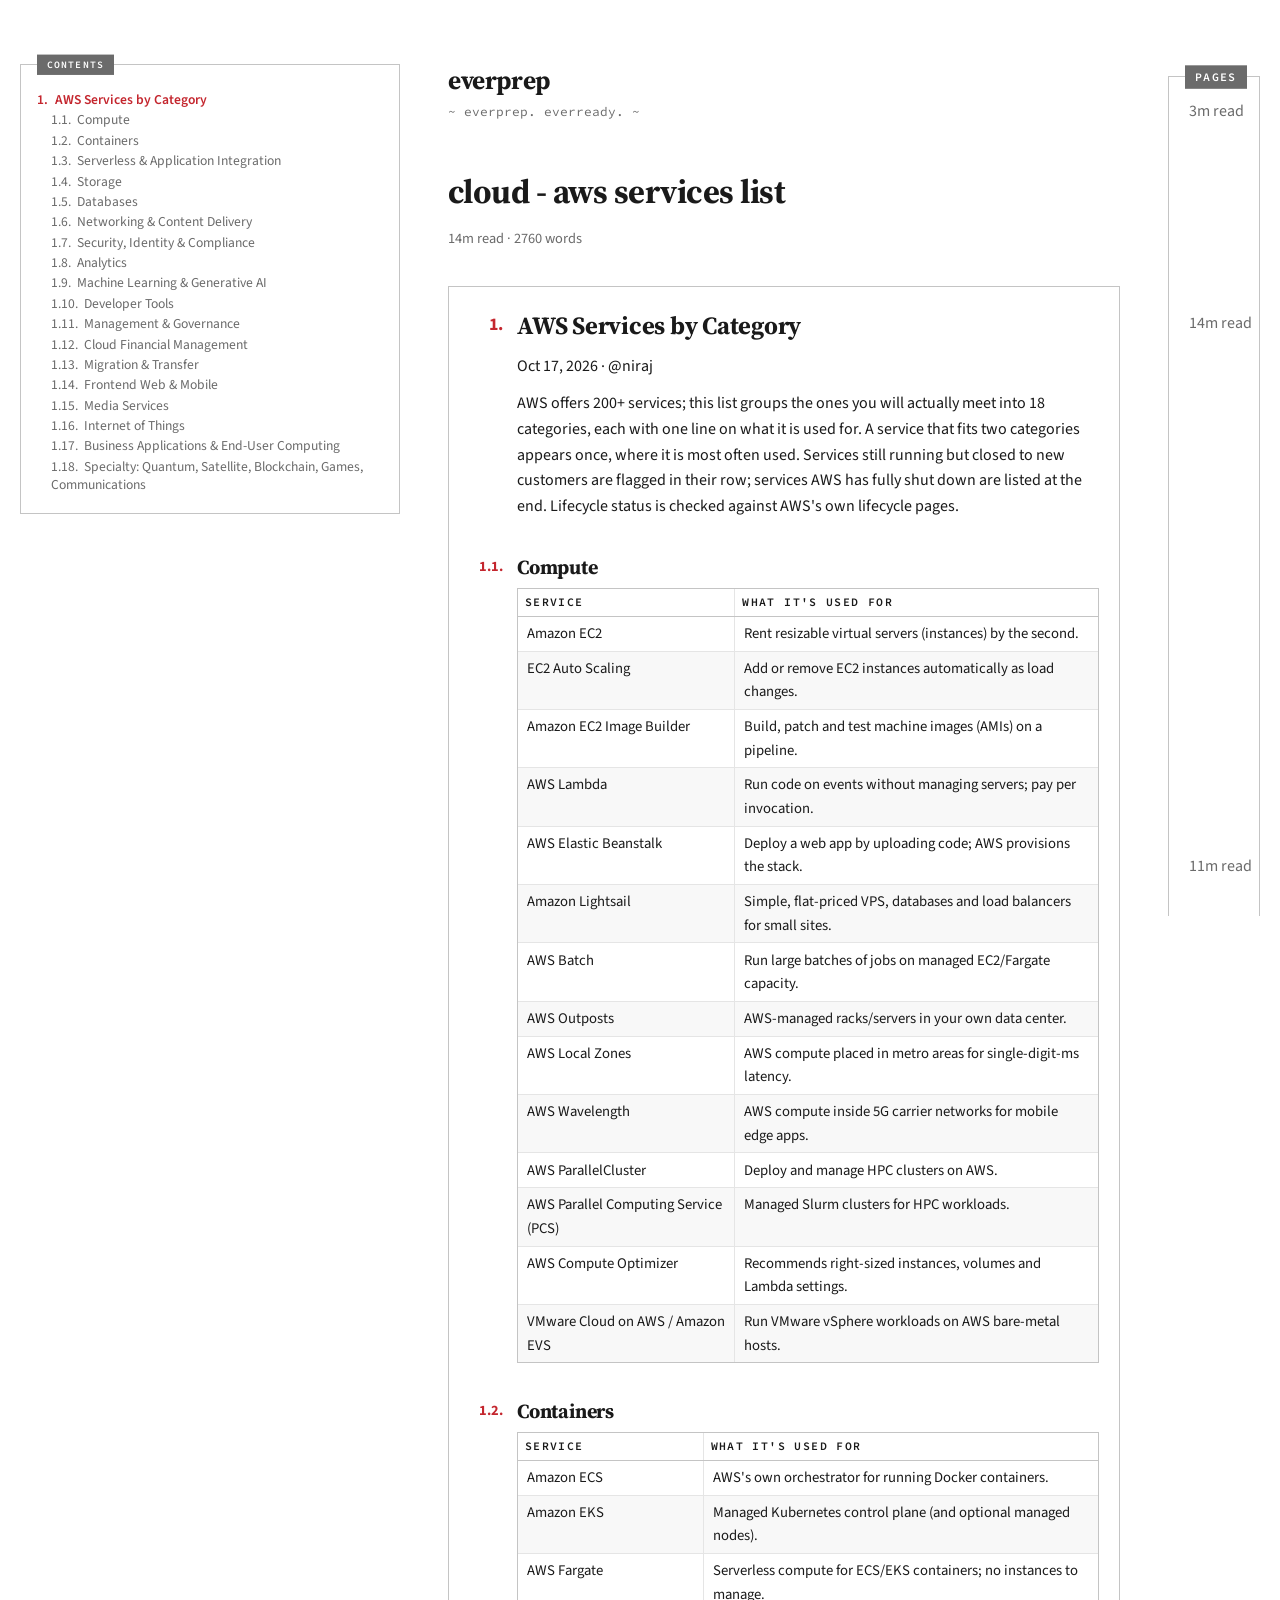
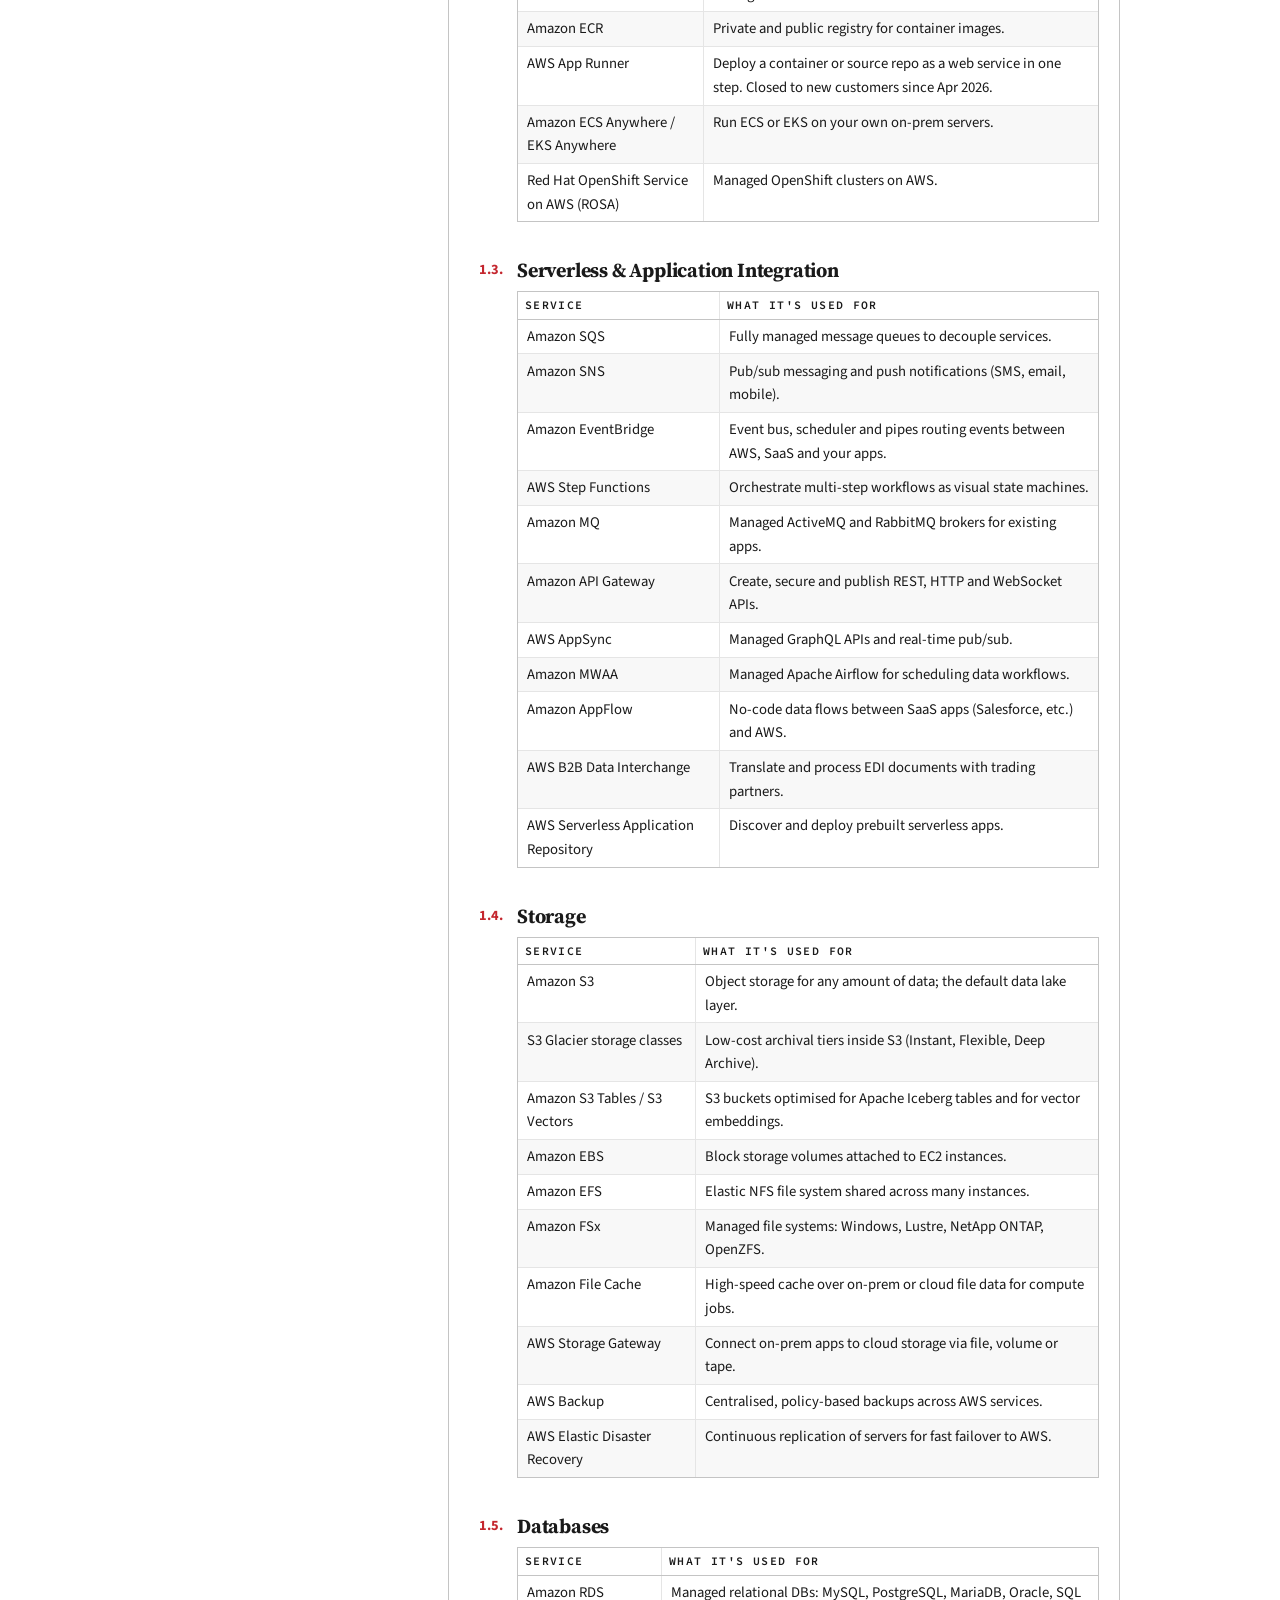
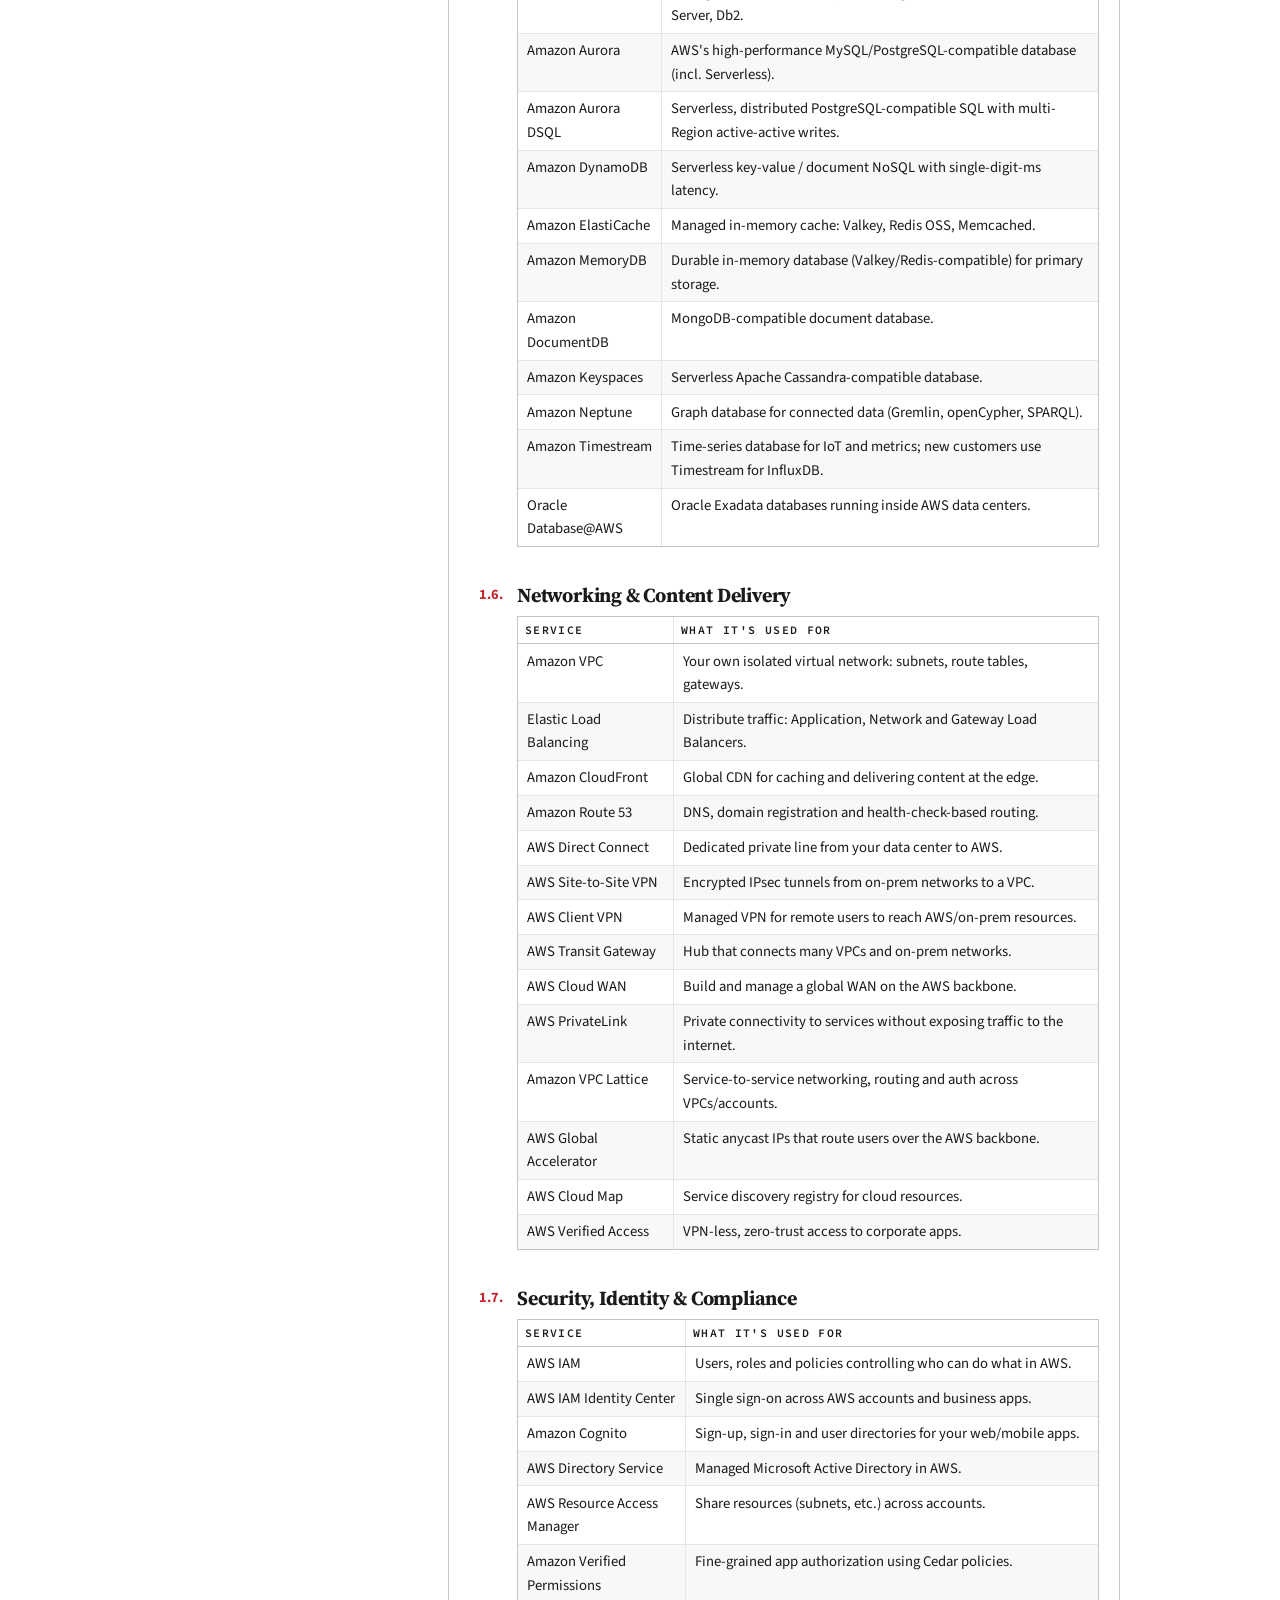
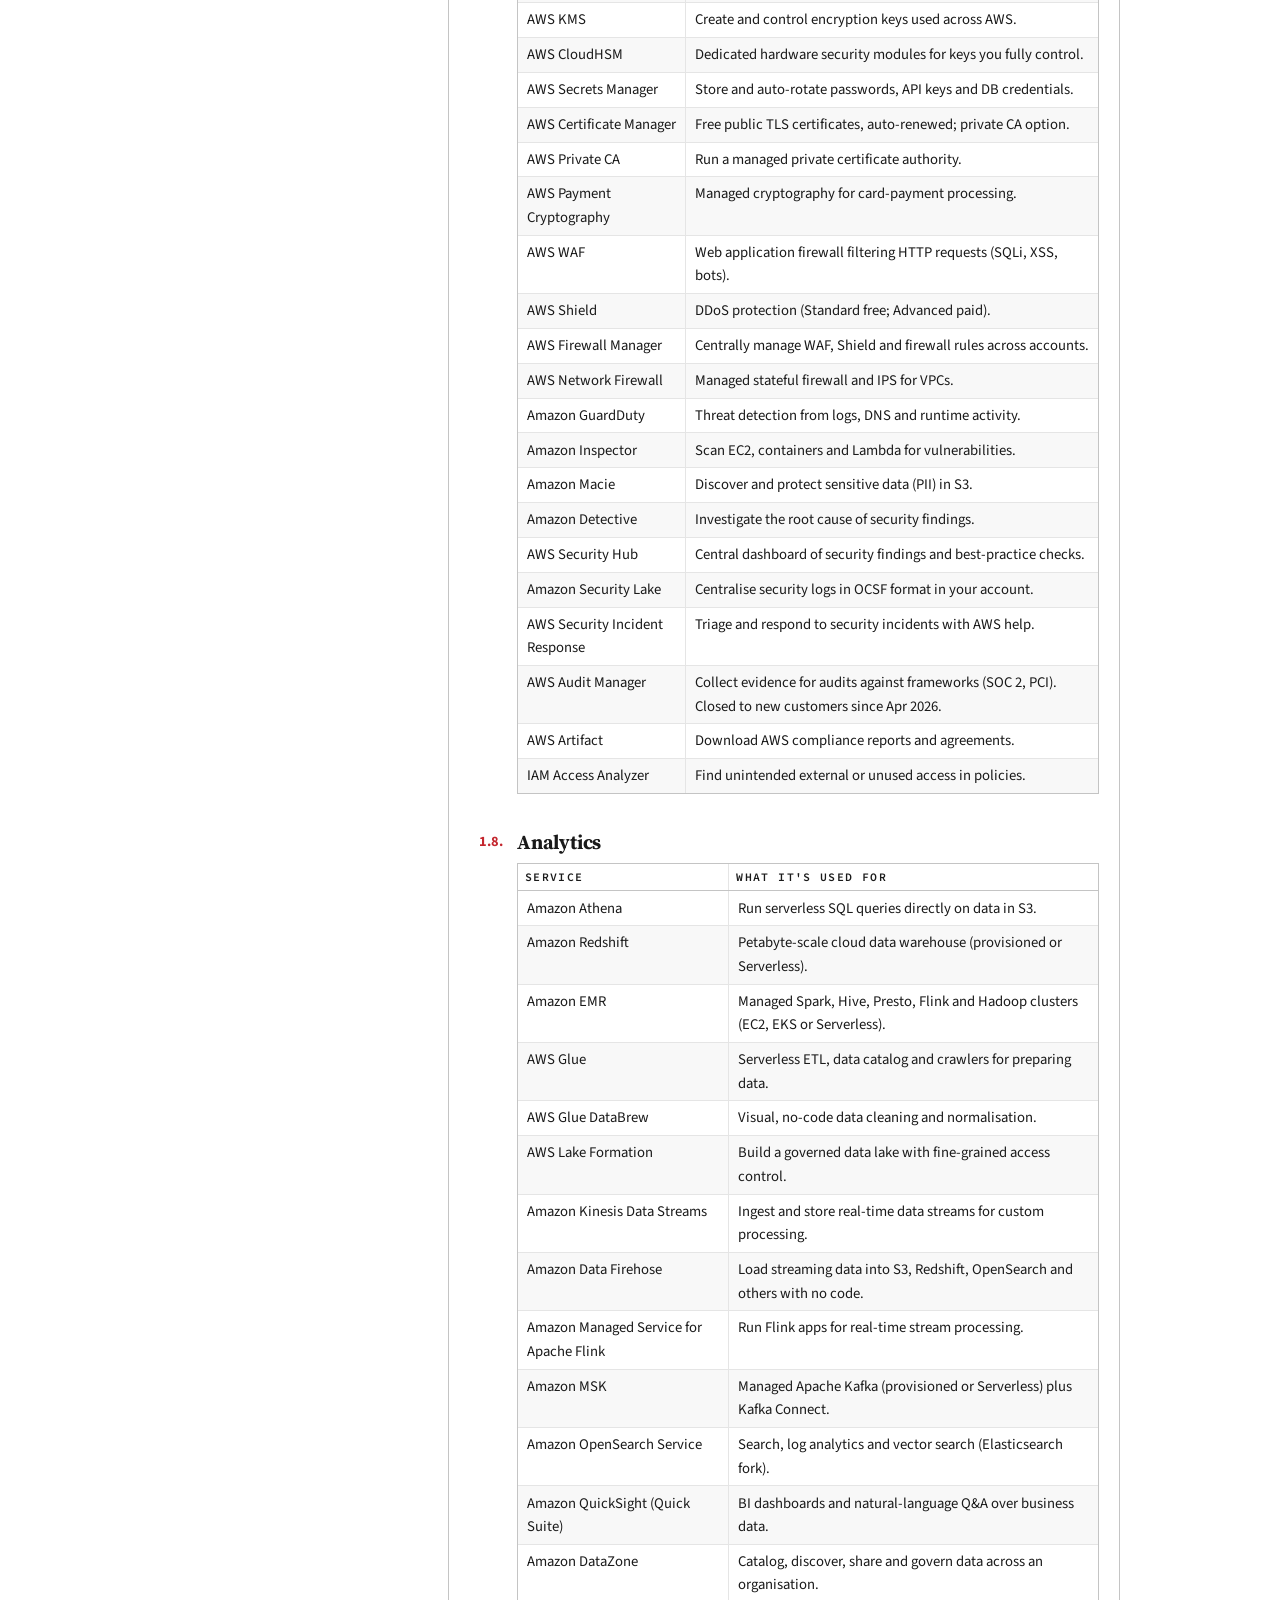
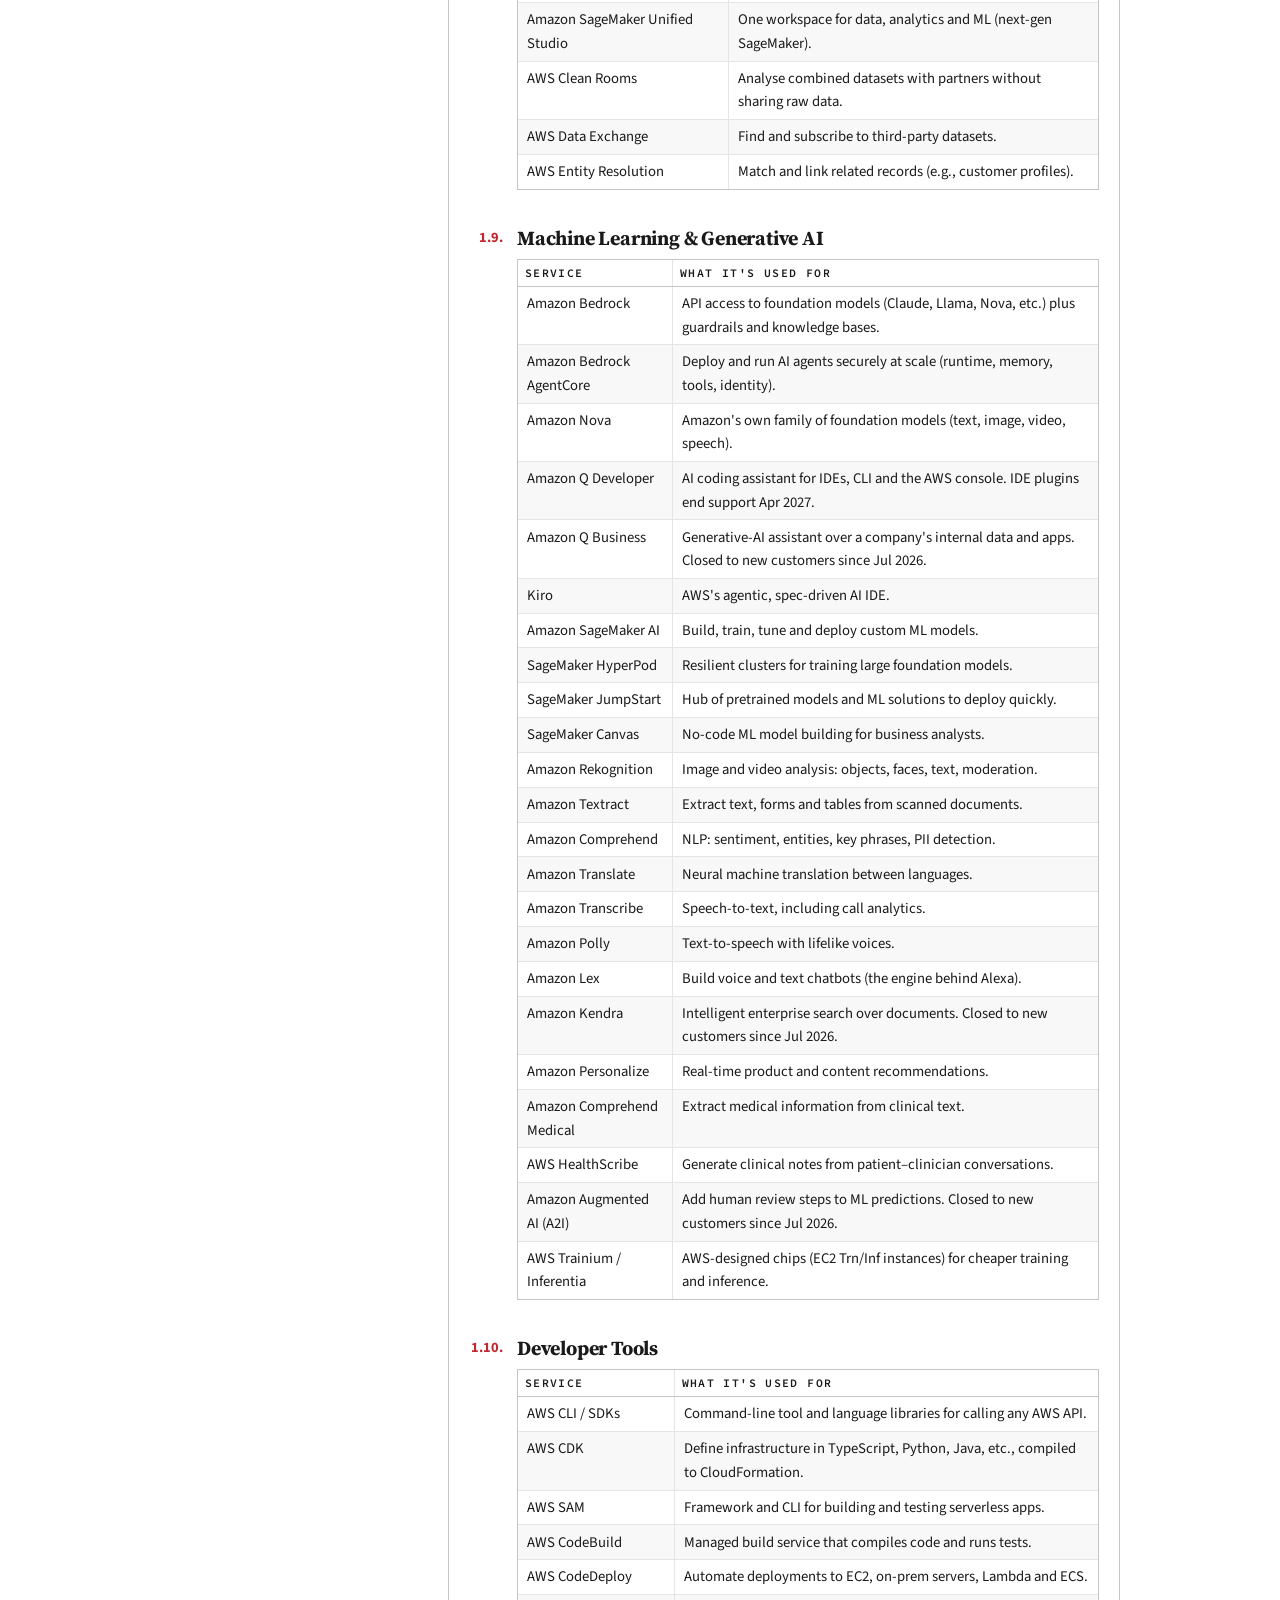
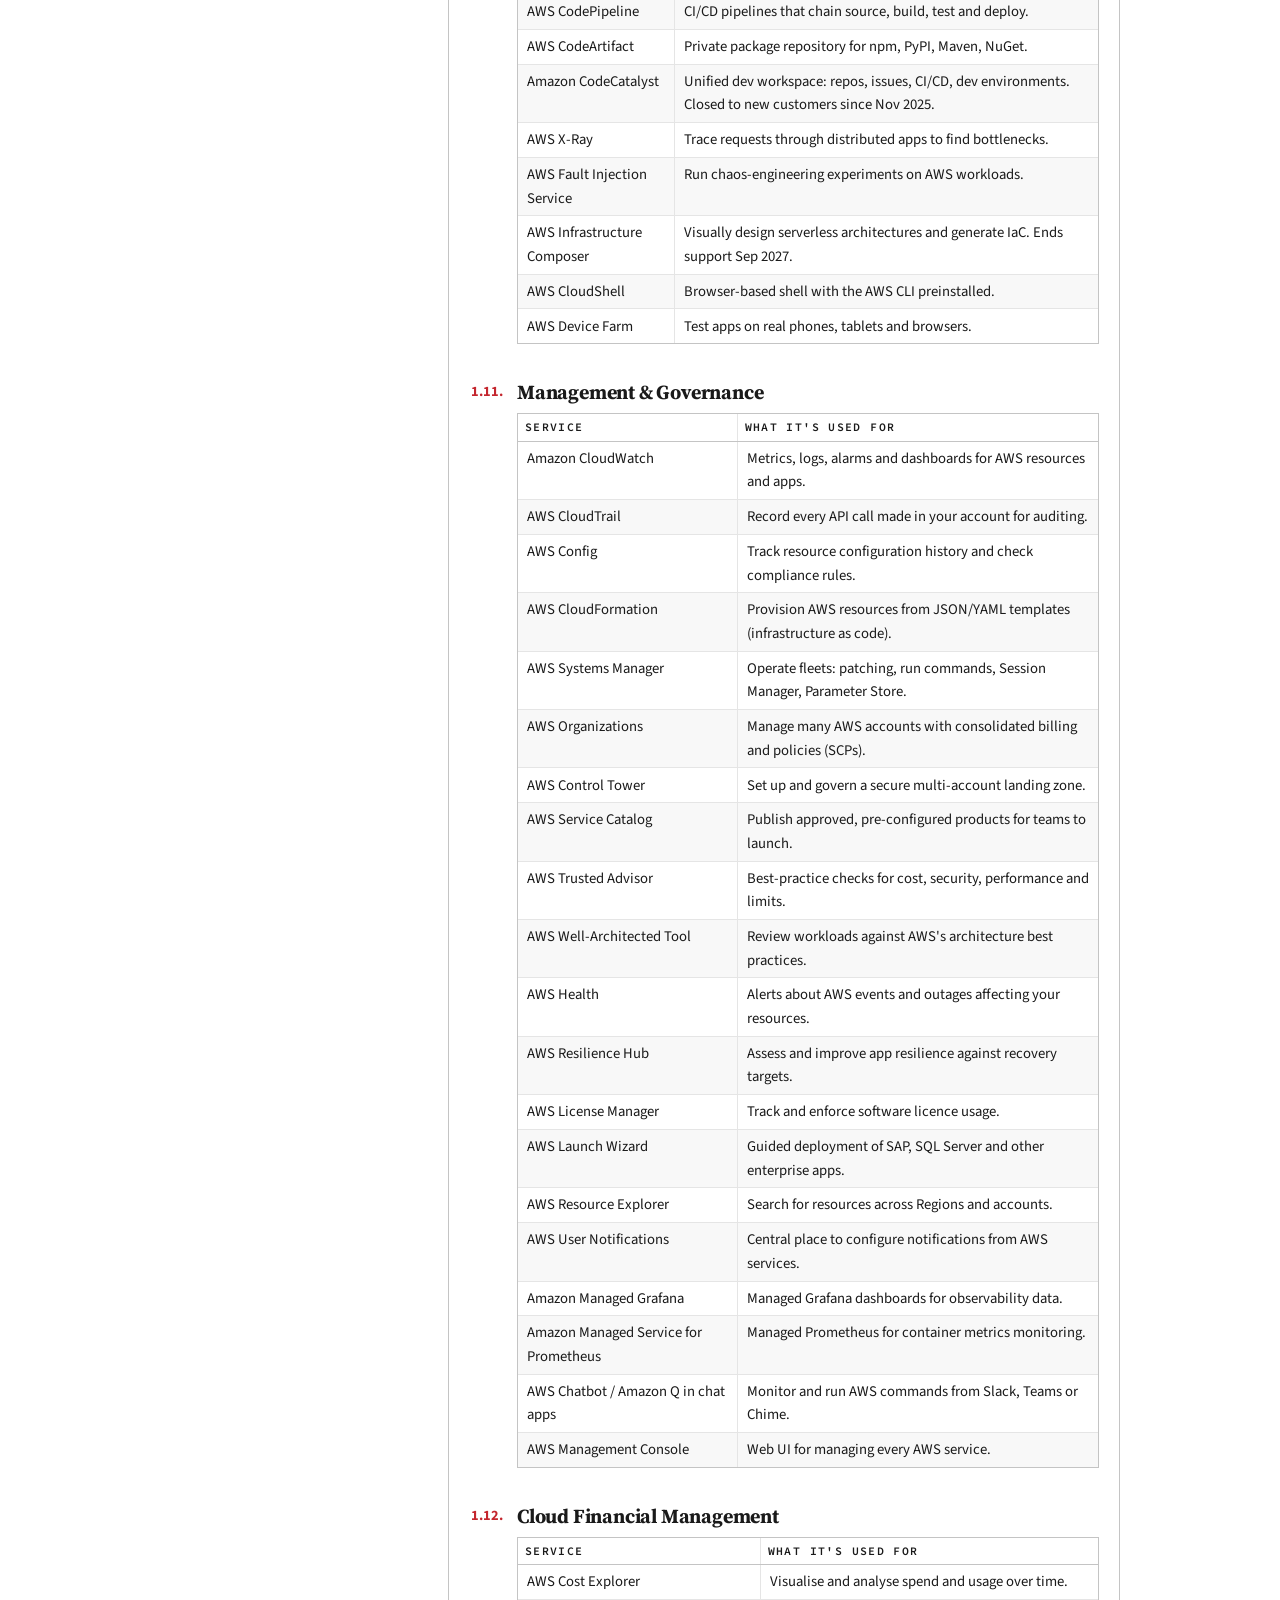
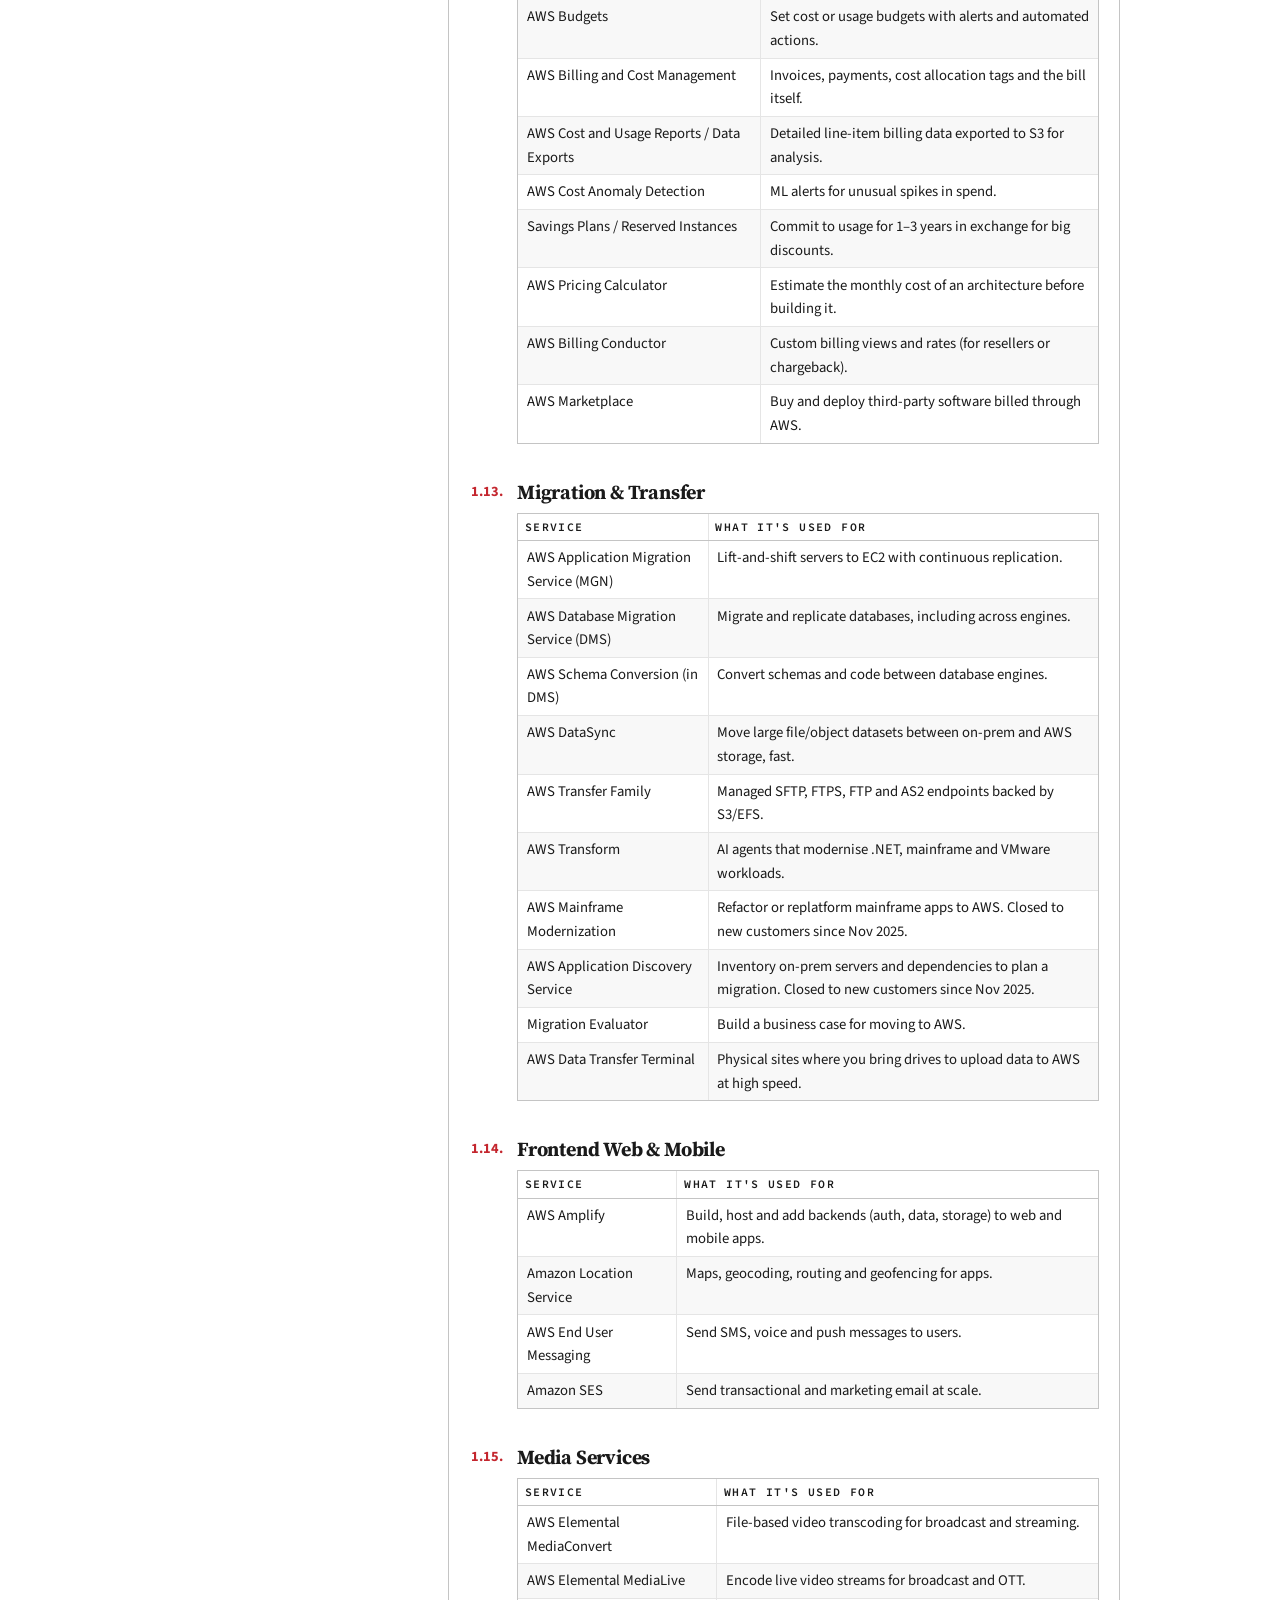
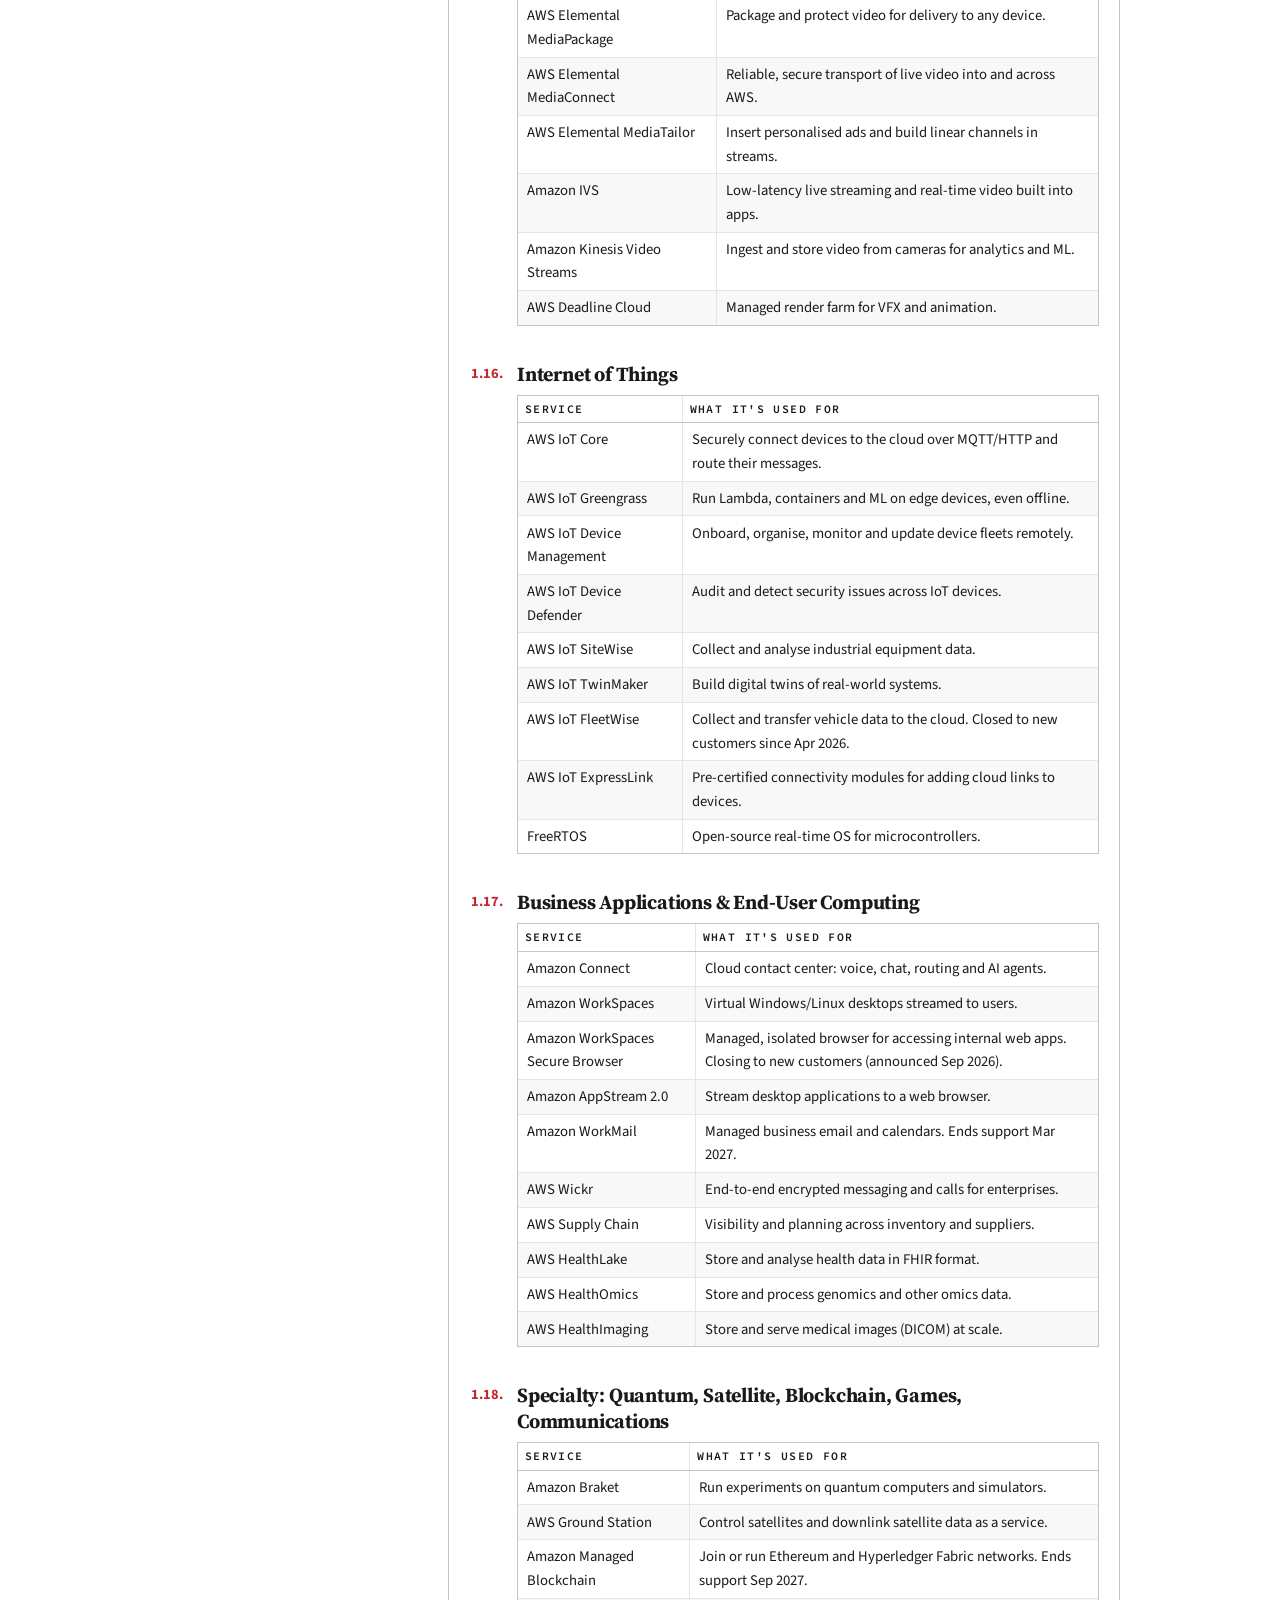
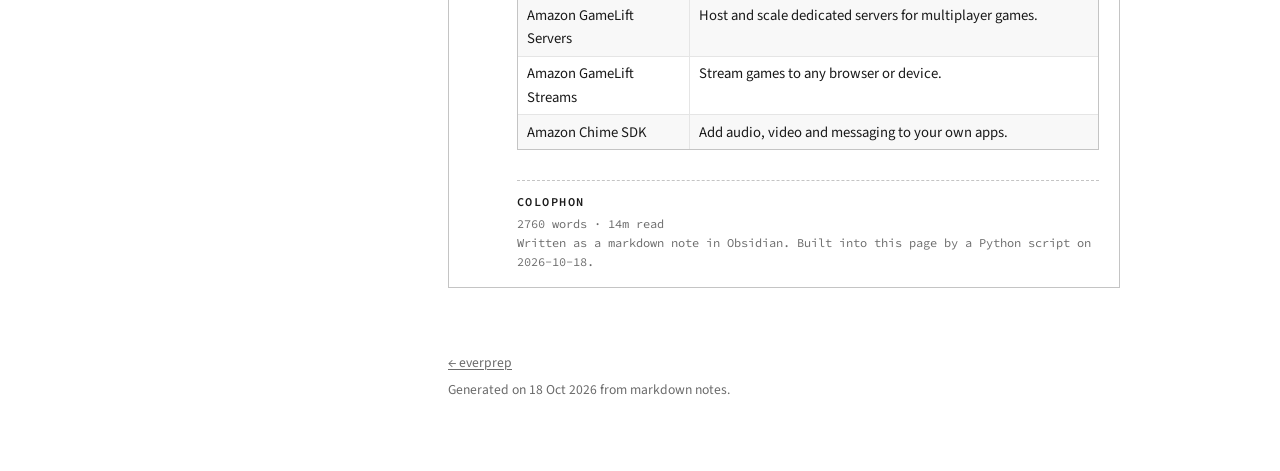
==== commit a6939592: "update 2026-10-18 15:41:58" ====
--- a/website/cloud-aws-services-list.html
+++ b/website/cloud-aws-services-list.html
@@ -1165,7 +1165,7 @@
             <span class="colophon-title">Colophon</span>
             2760 words &middot; 14m read<br>
             Written as a markdown note in Obsidian.
-            Built into this page by a Python script on 2026-10-17.
+            Built into this page by a Python script on 2026-10-18.
         </footer>
     </article>
 
@@ -1235,7 +1235,7 @@
 
     <footer class="site-footer">
         <p><a href="index.html">&larr; everprep</a></p>
-        <p>Generated on 17 Oct 2026 from markdown notes.</p>
+        <p>Generated on 18 Oct 2026 from markdown notes.</p>
     </footer>
 
 </div>
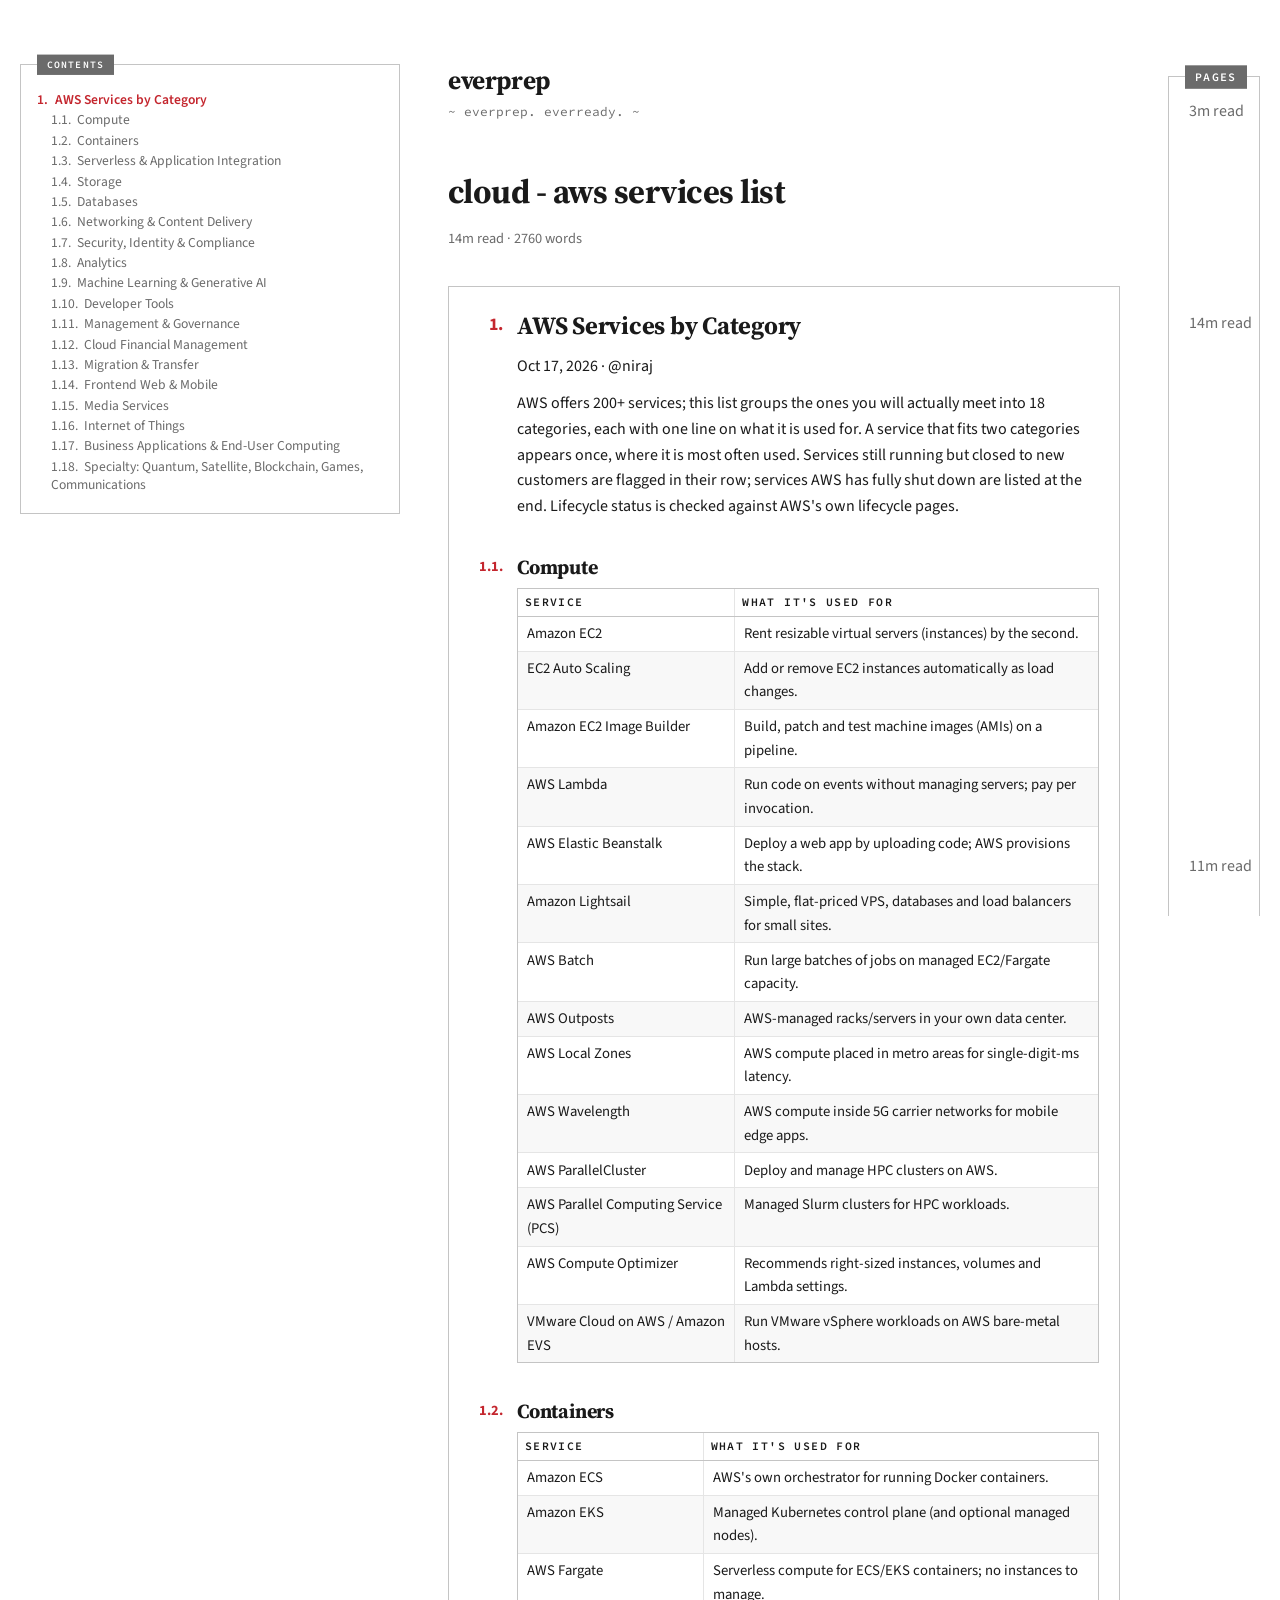
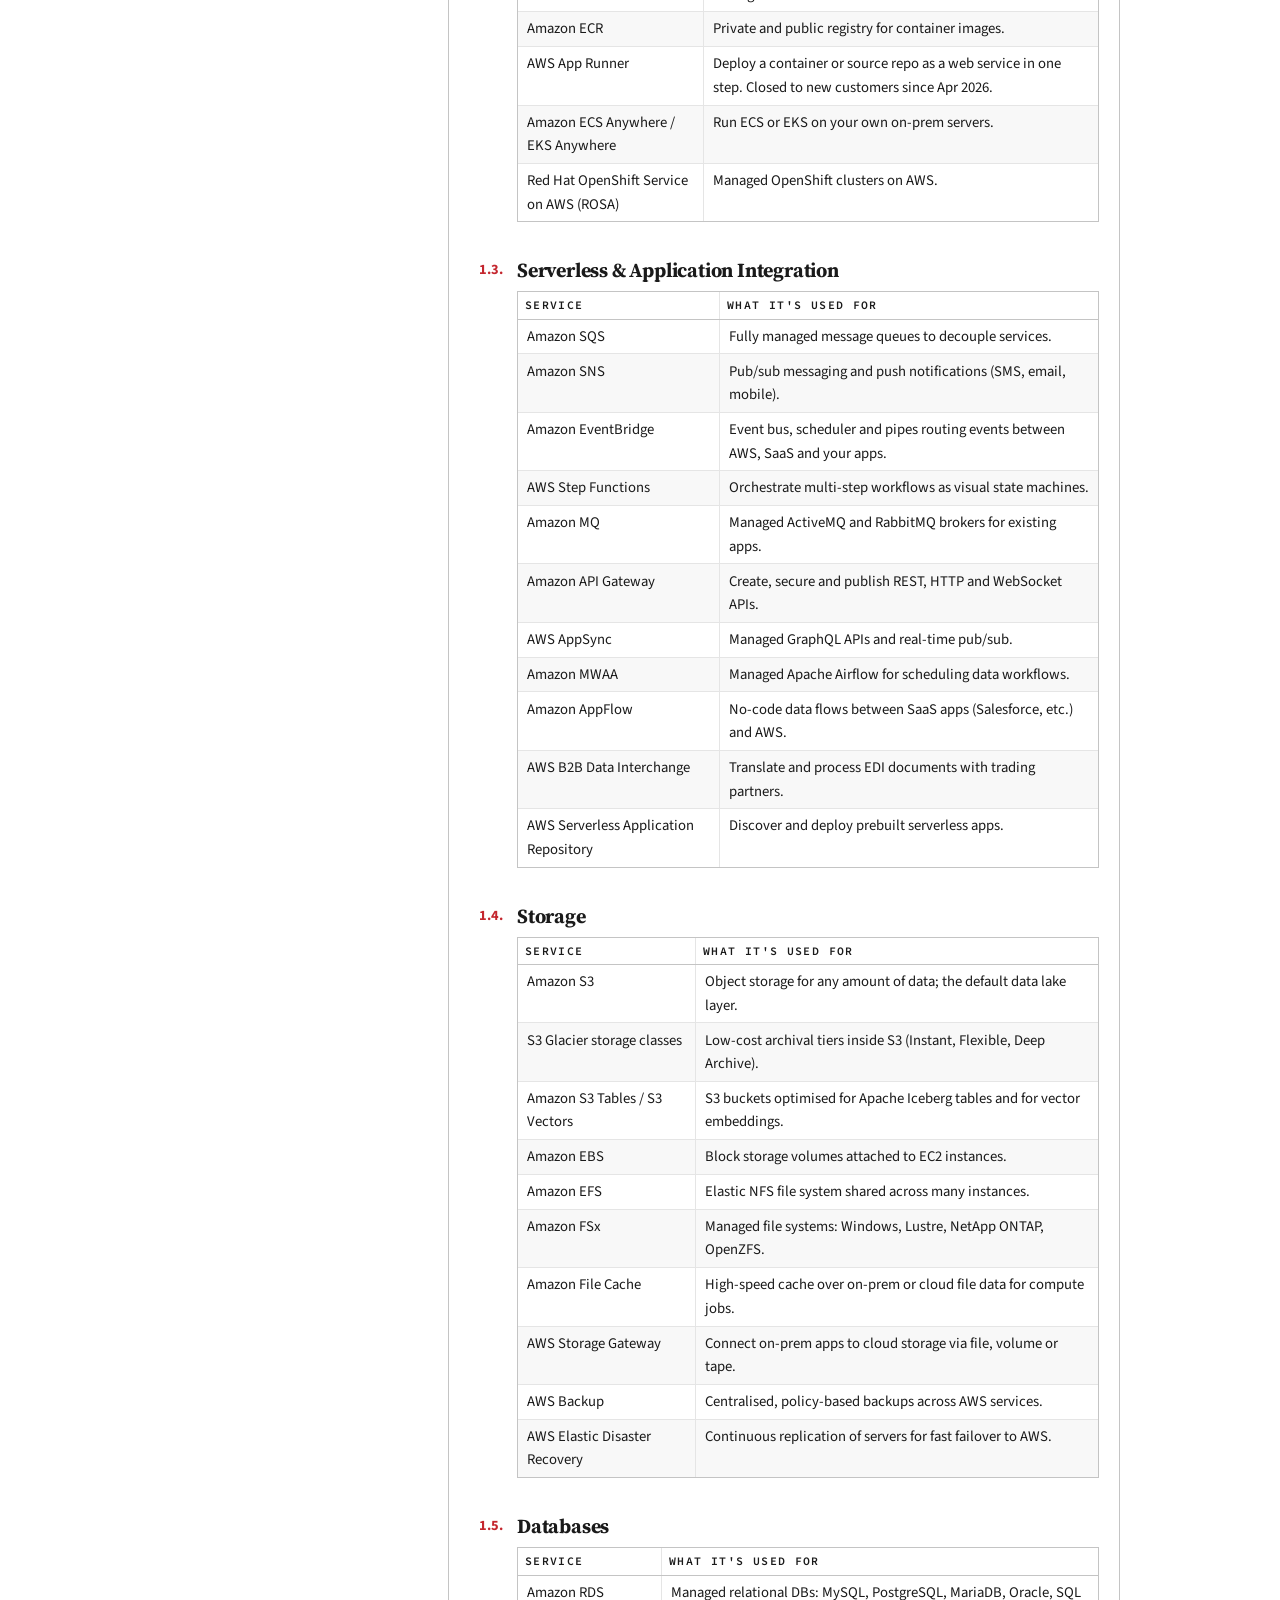
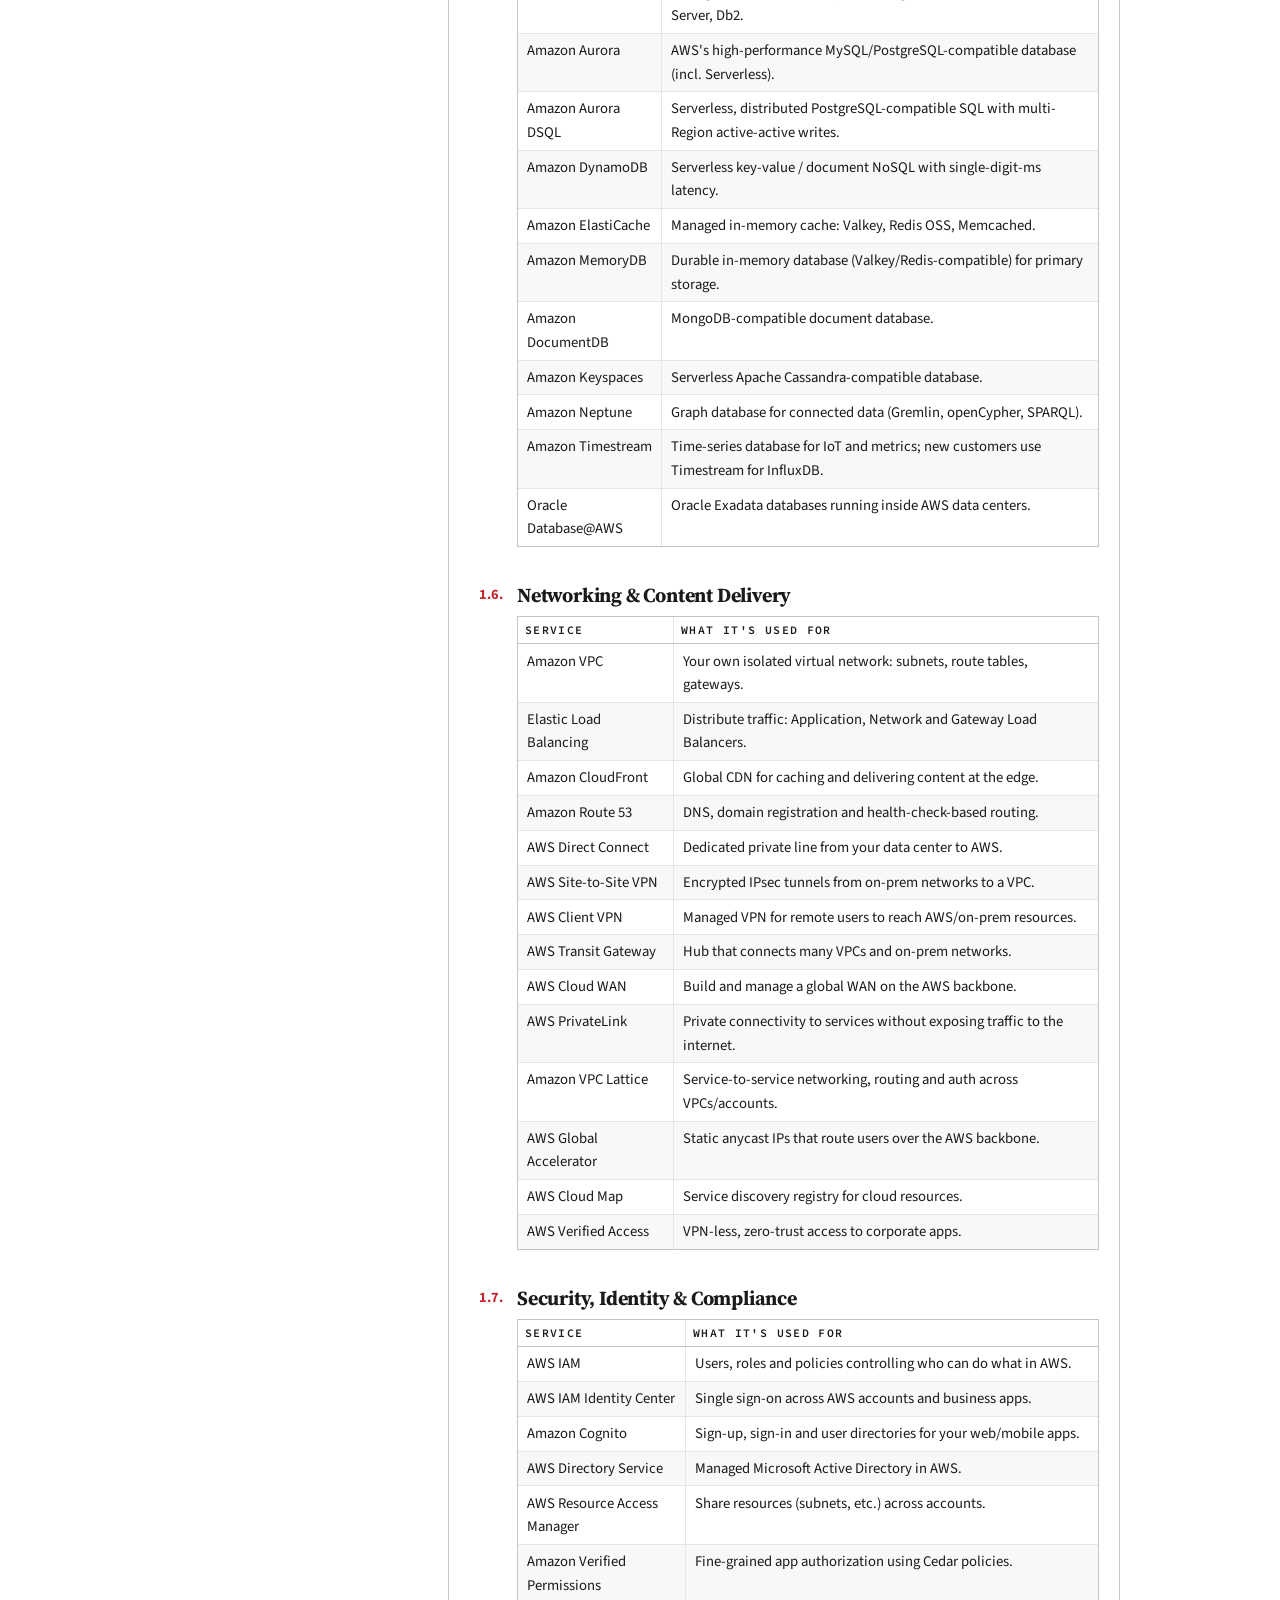
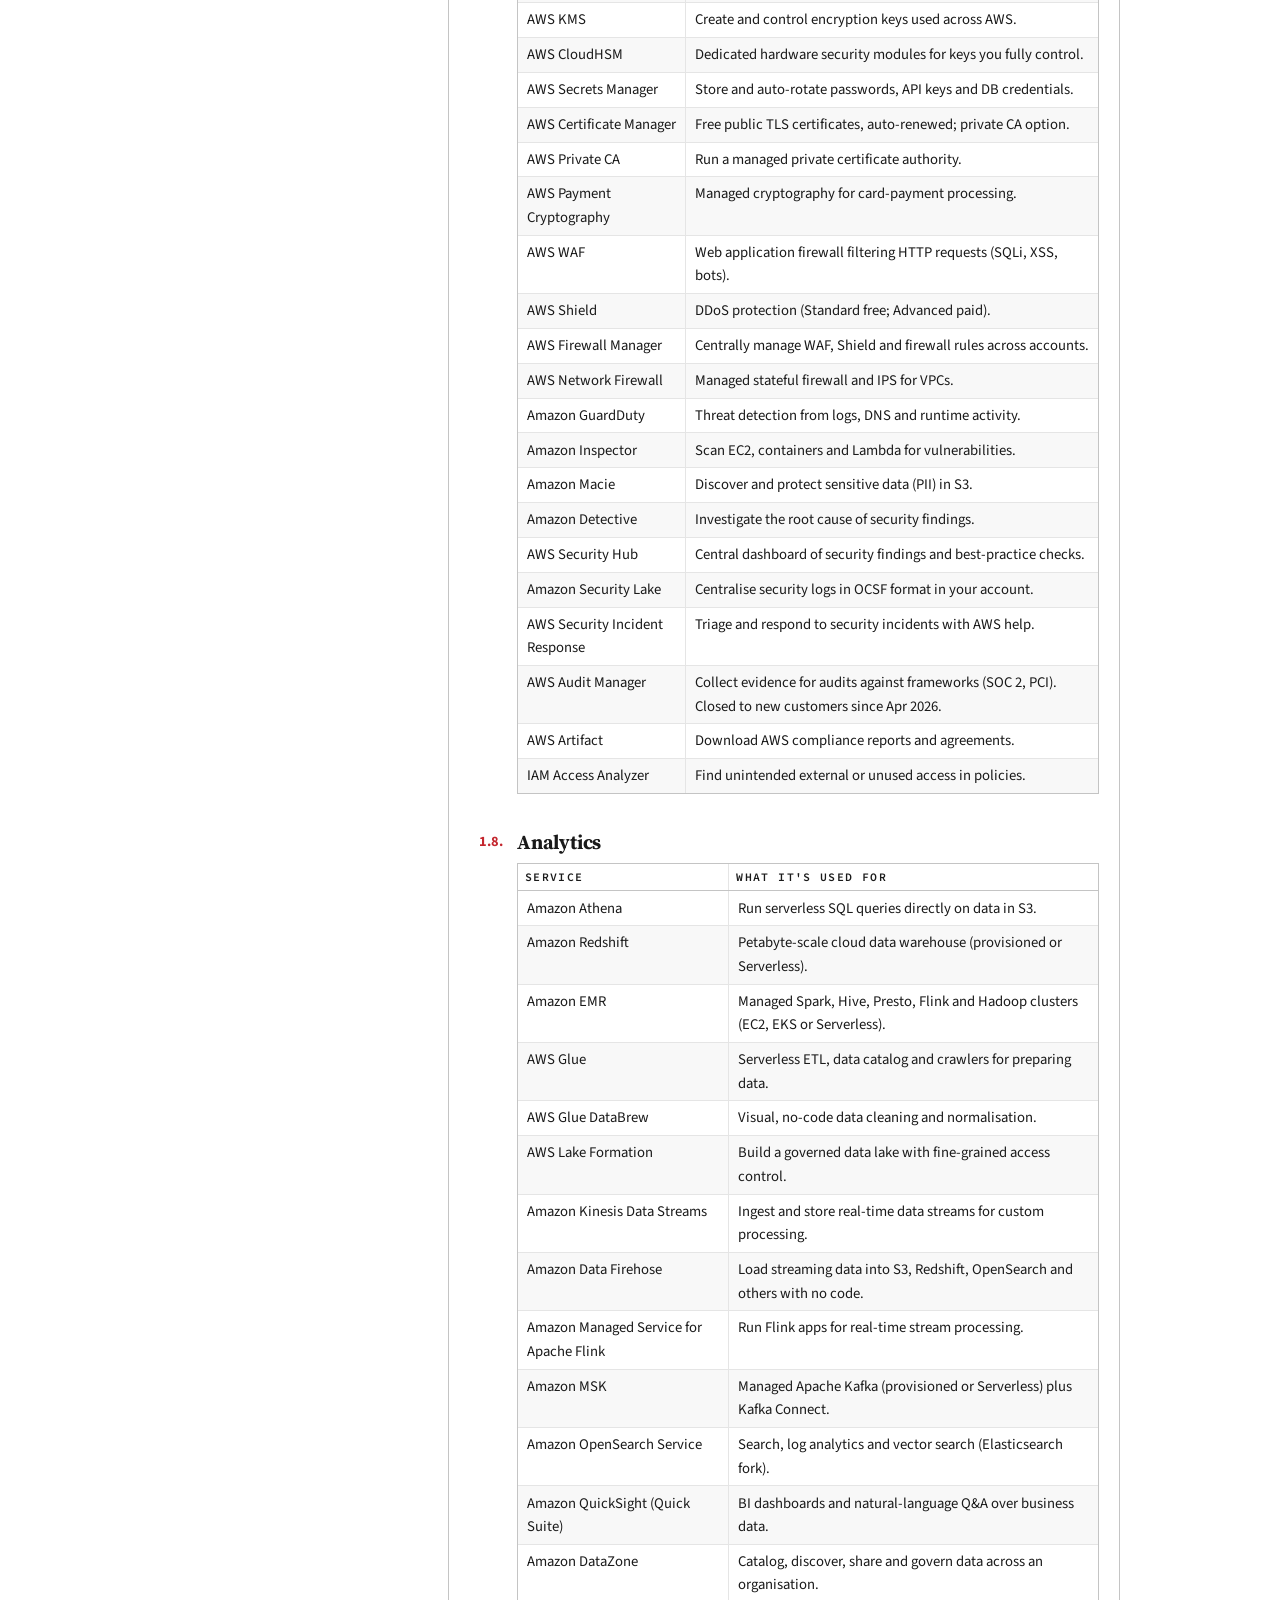
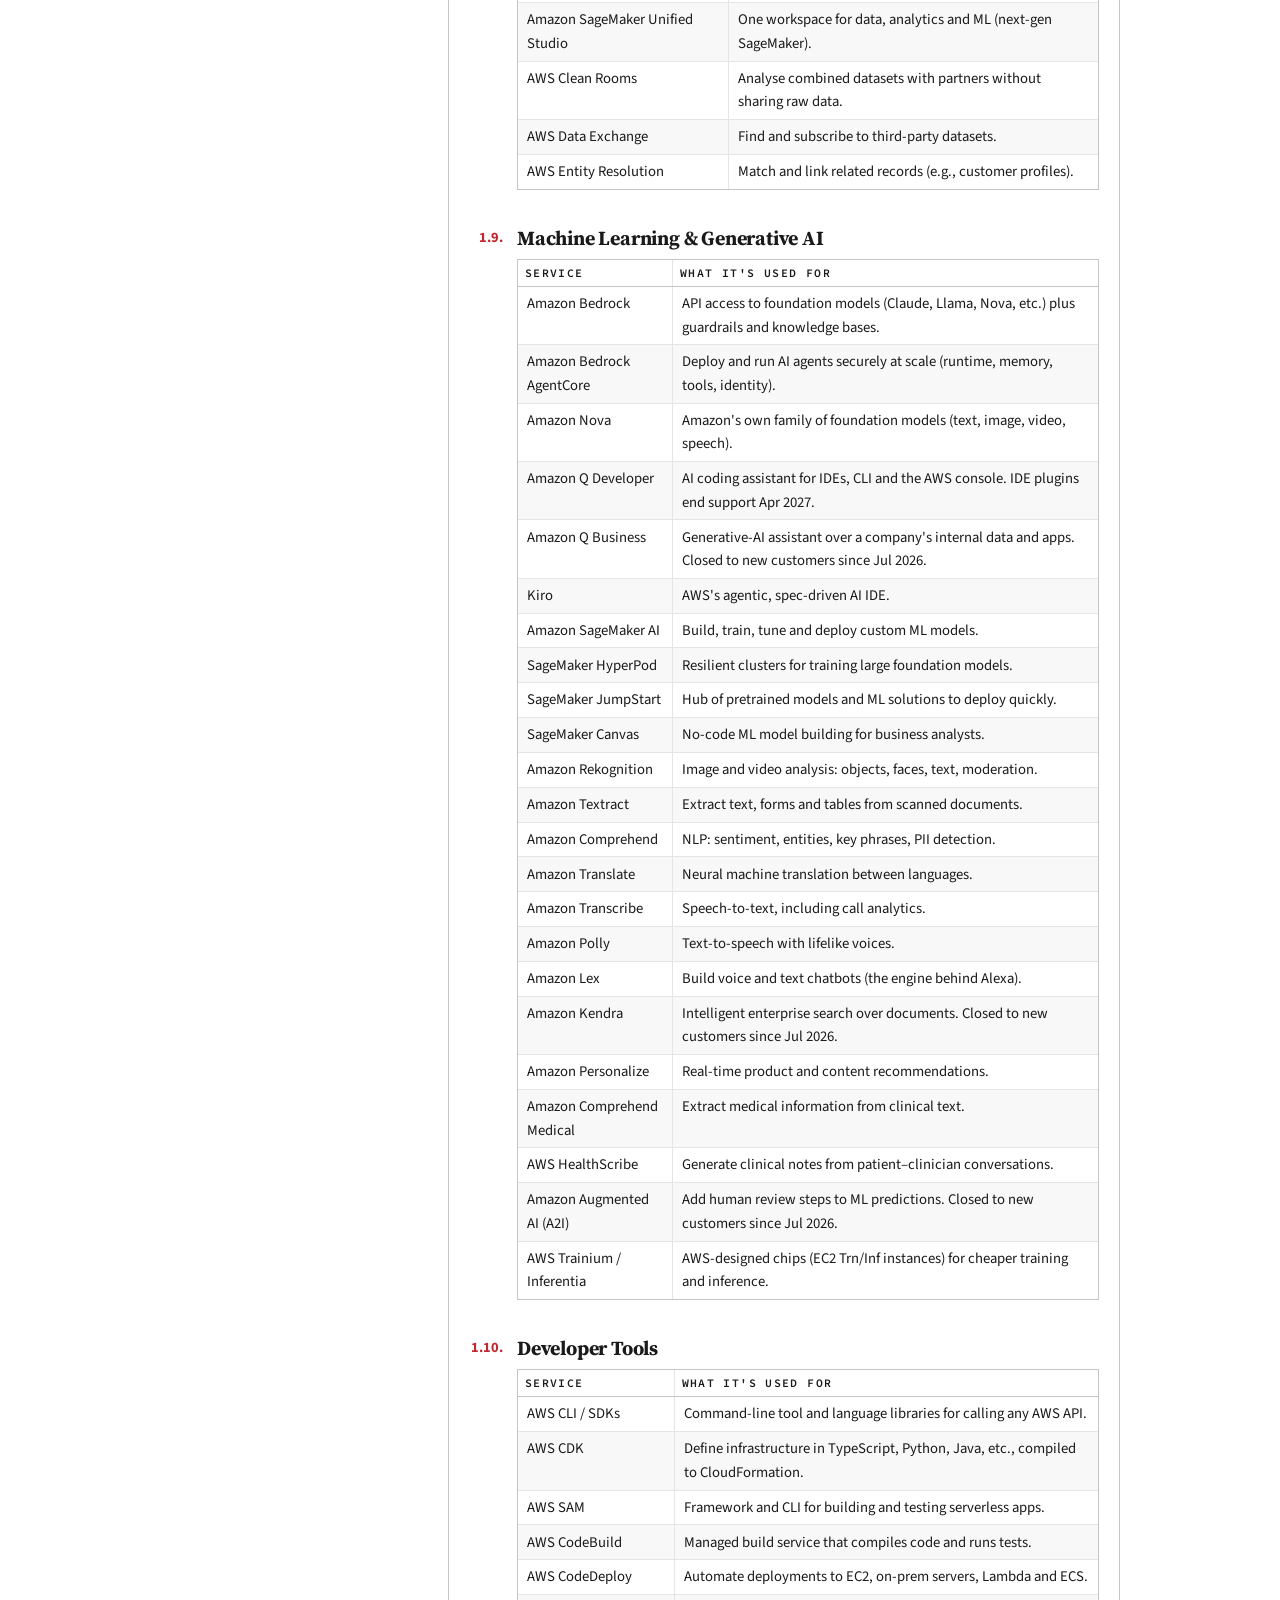
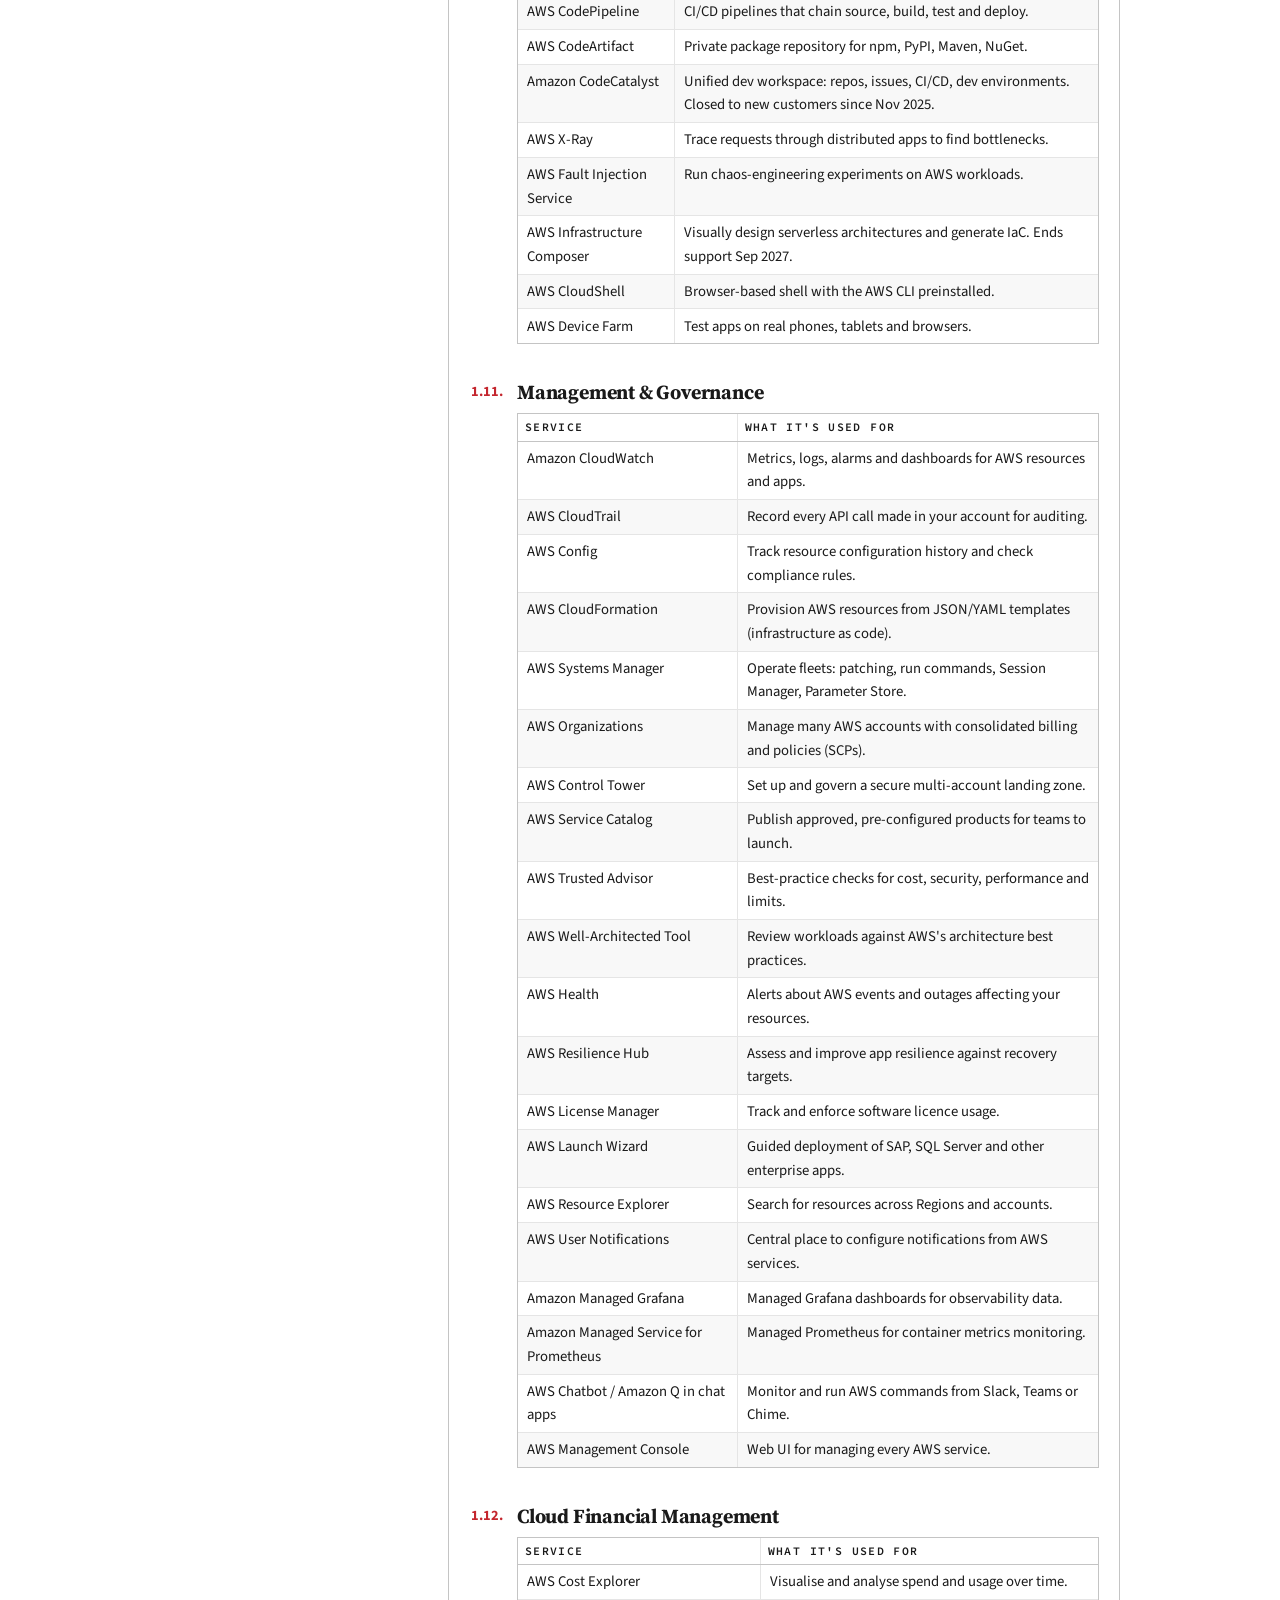
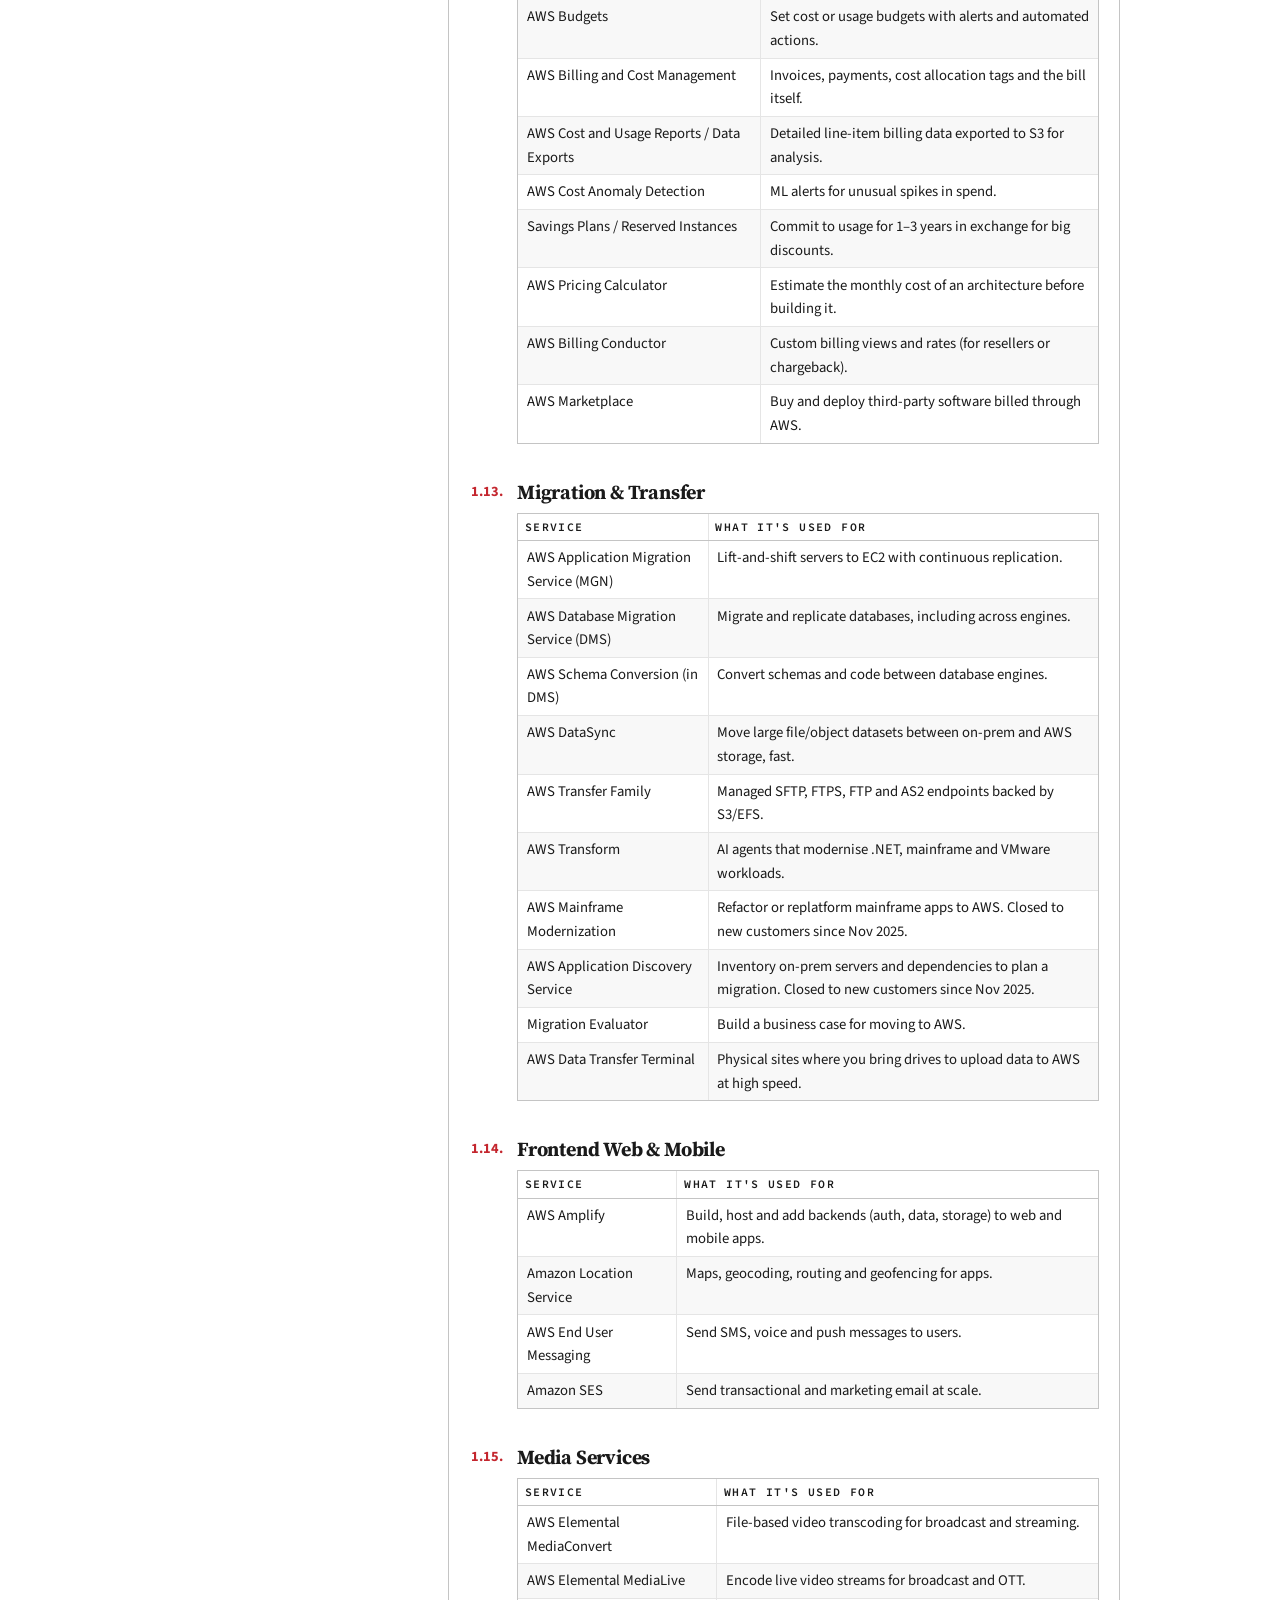
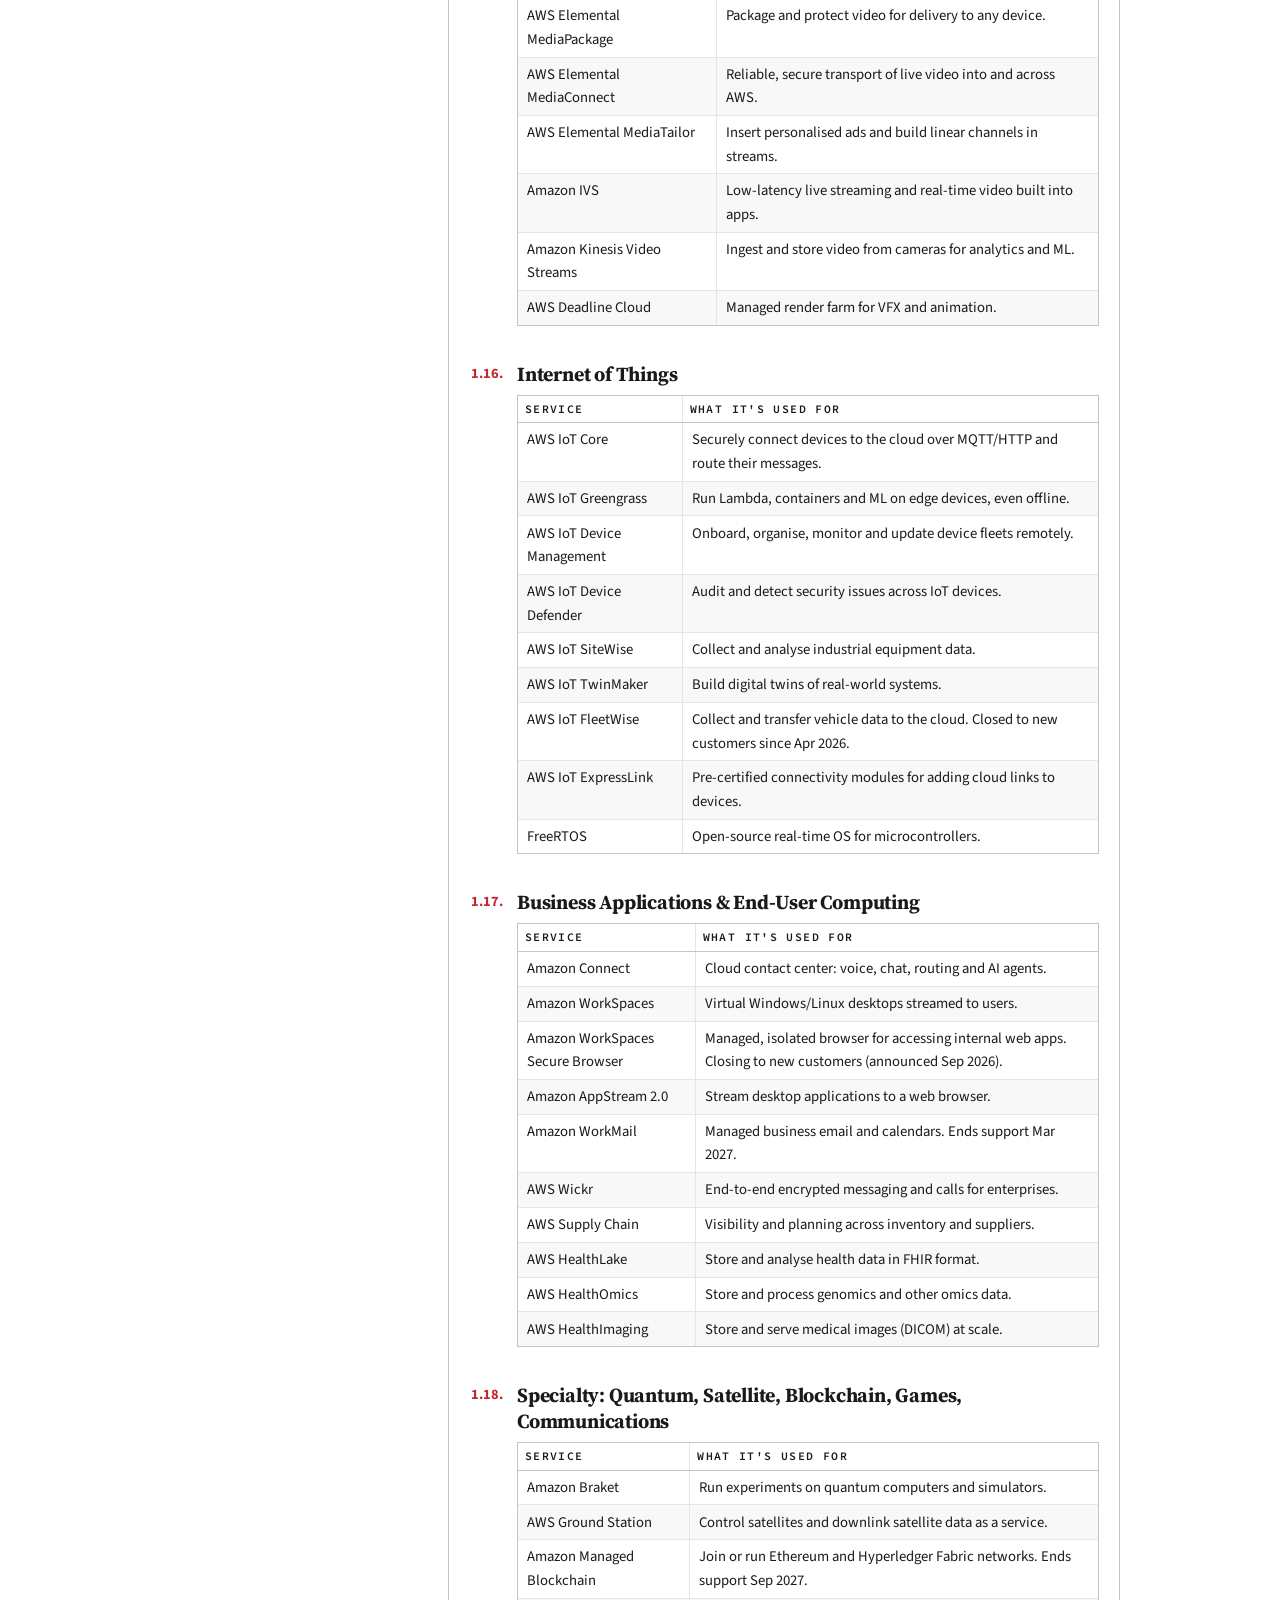
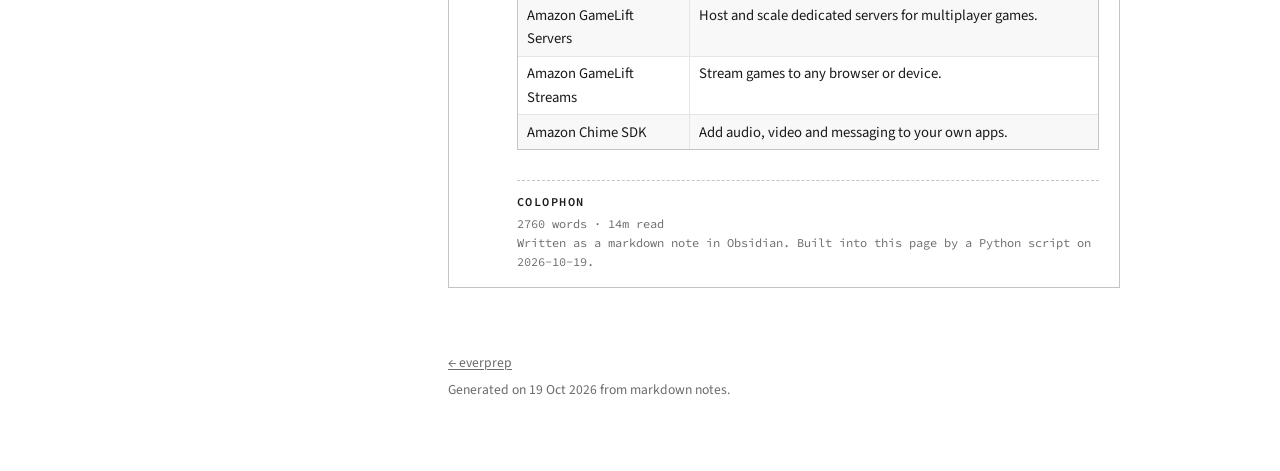
==== commit 563ed56d: "update 2026-10-19 08:45:53" ====
--- a/website/cloud-aws-services-list.html
+++ b/website/cloud-aws-services-list.html
@@ -1165,7 +1165,7 @@
             <span class="colophon-title">Colophon</span>
             2760 words &middot; 14m read<br>
             Written as a markdown note in Obsidian.
-            Built into this page by a Python script on 2026-10-18.
+            Built into this page by a Python script on 2026-10-19.
         </footer>
     </article>
 
@@ -1192,6 +1192,11 @@
             <li>
                 <span class="muted">3m read</span>
                 <a href="data-engineering.html">data engineering</a>
+            </li>
+            
+            <li>
+                <span class="muted">4m read</span>
+                <a href="data-modelling.html">data modelling</a>
             </li>
             
             <li>
@@ -1235,7 +1240,7 @@
 
     <footer class="site-footer">
         <p><a href="index.html">&larr; everprep</a></p>
-        <p>Generated on 18 Oct 2026 from markdown notes.</p>
+        <p>Generated on 19 Oct 2026 from markdown notes.</p>
     </footer>
 
 </div>
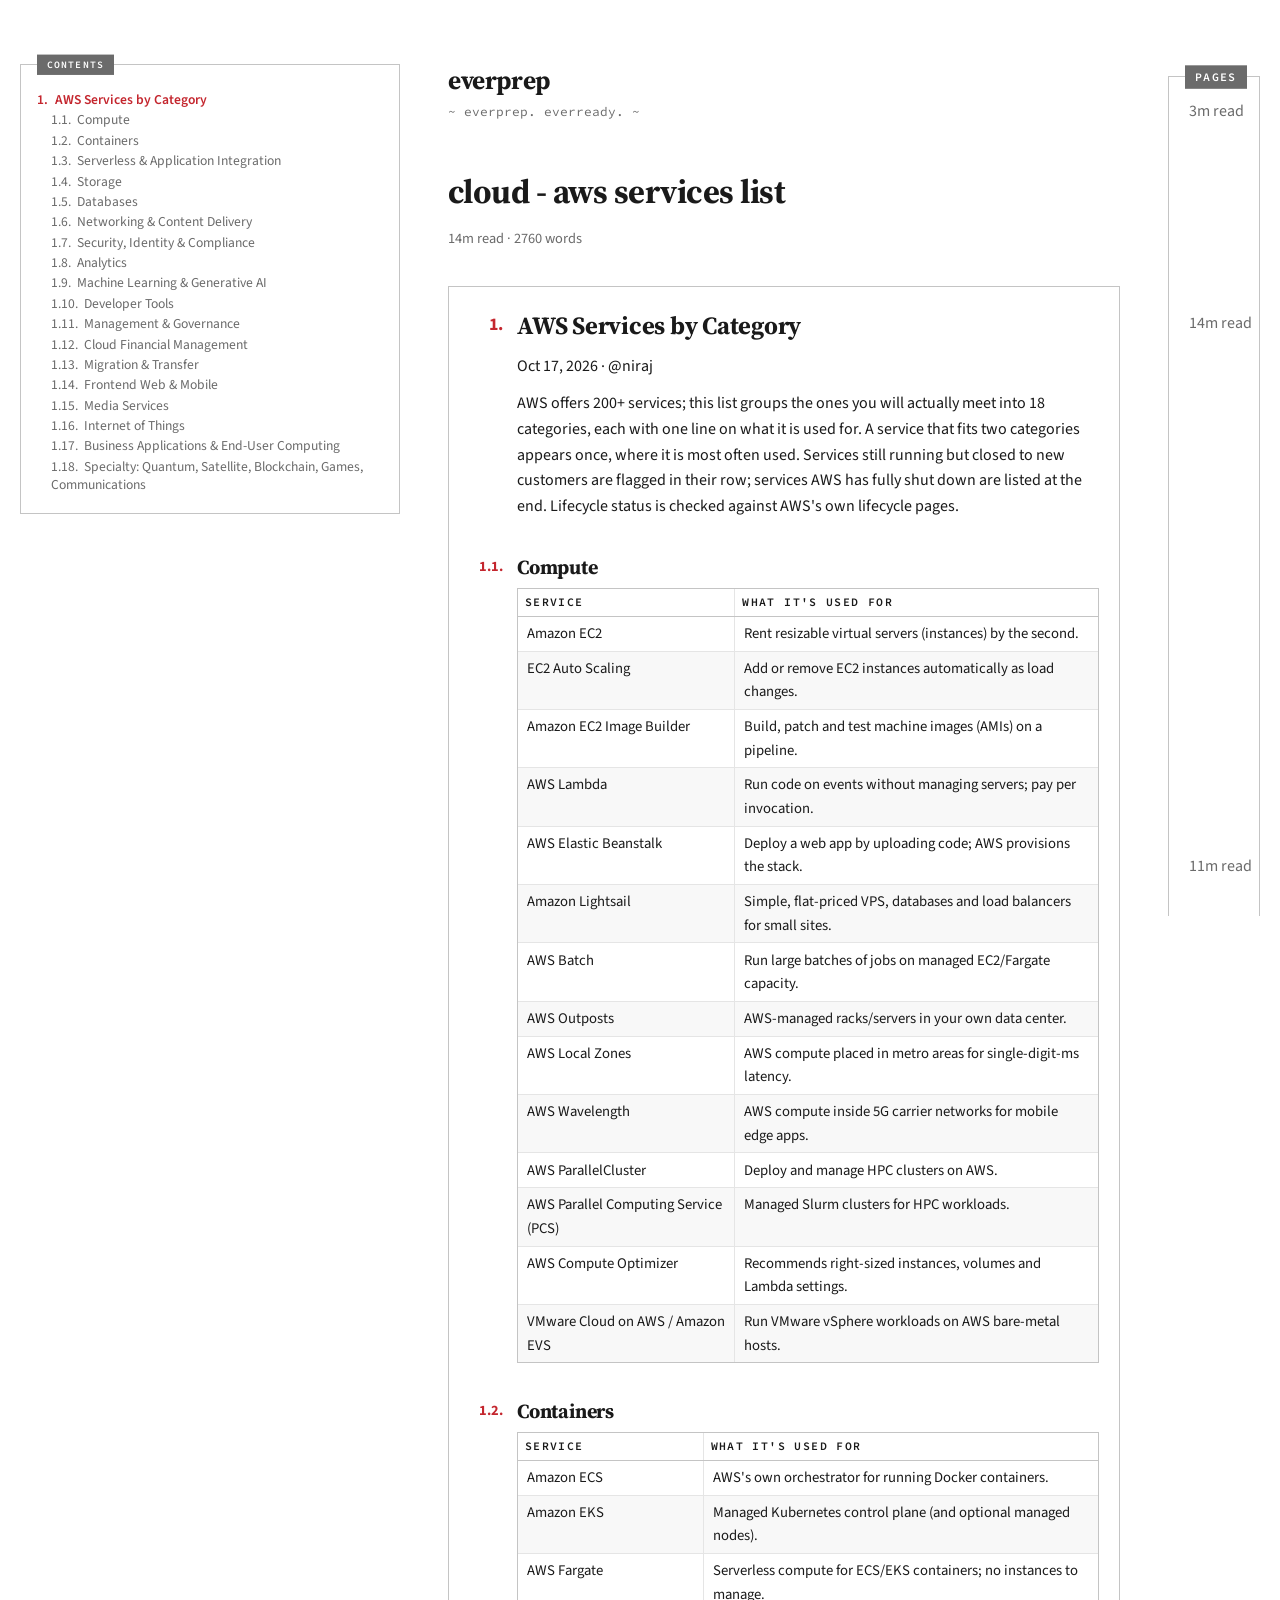
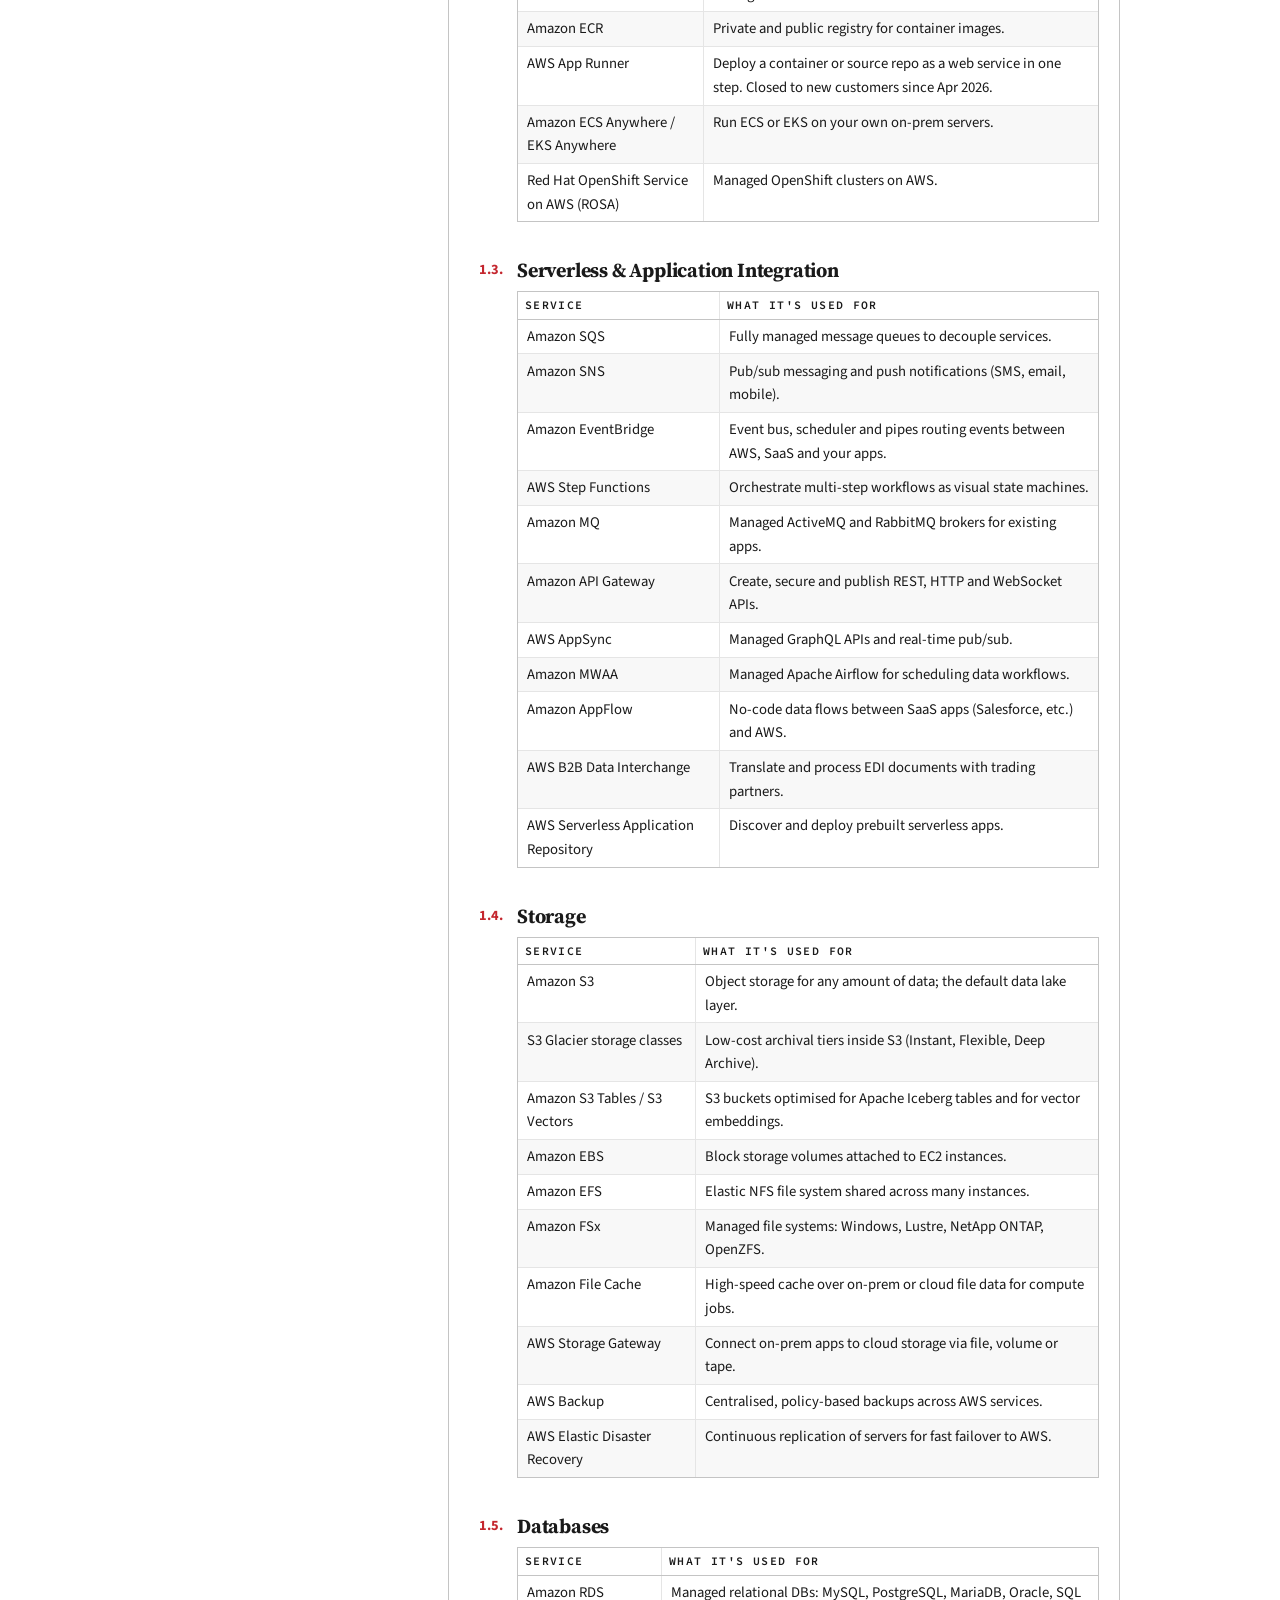
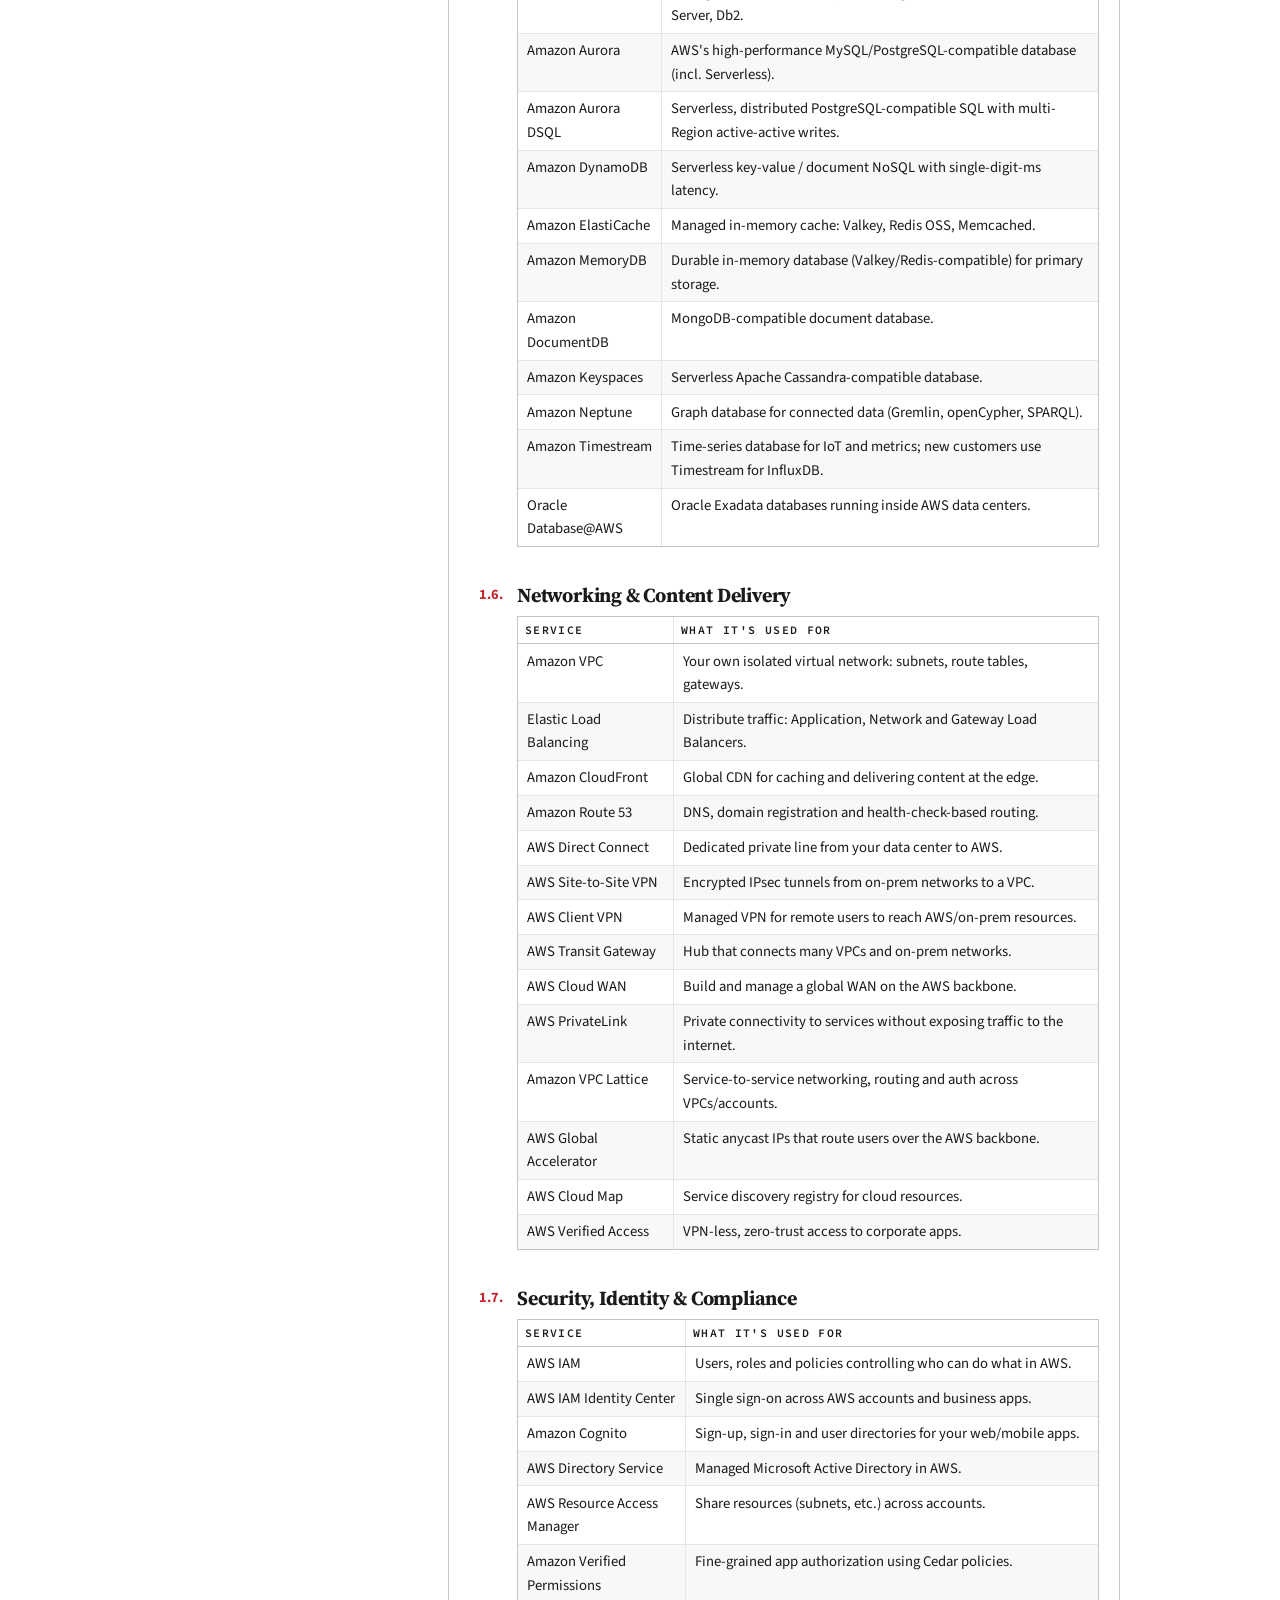
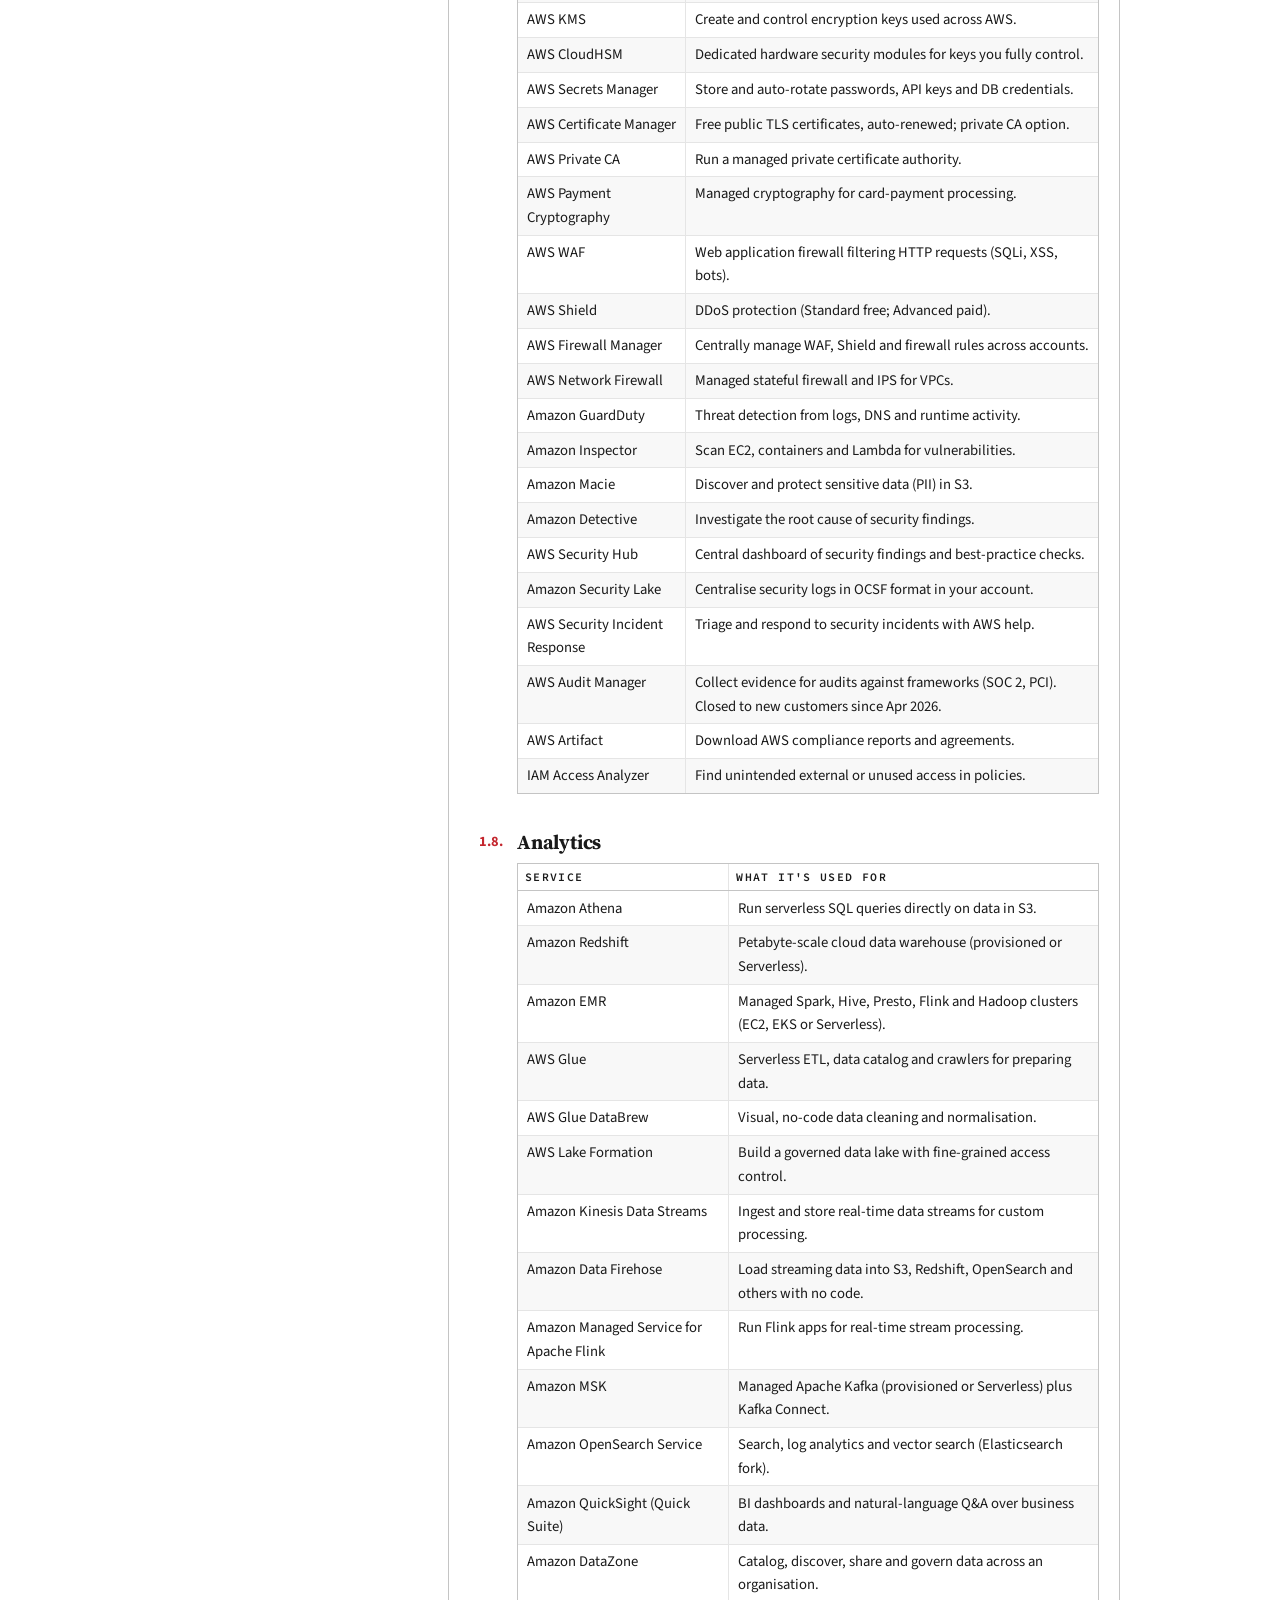
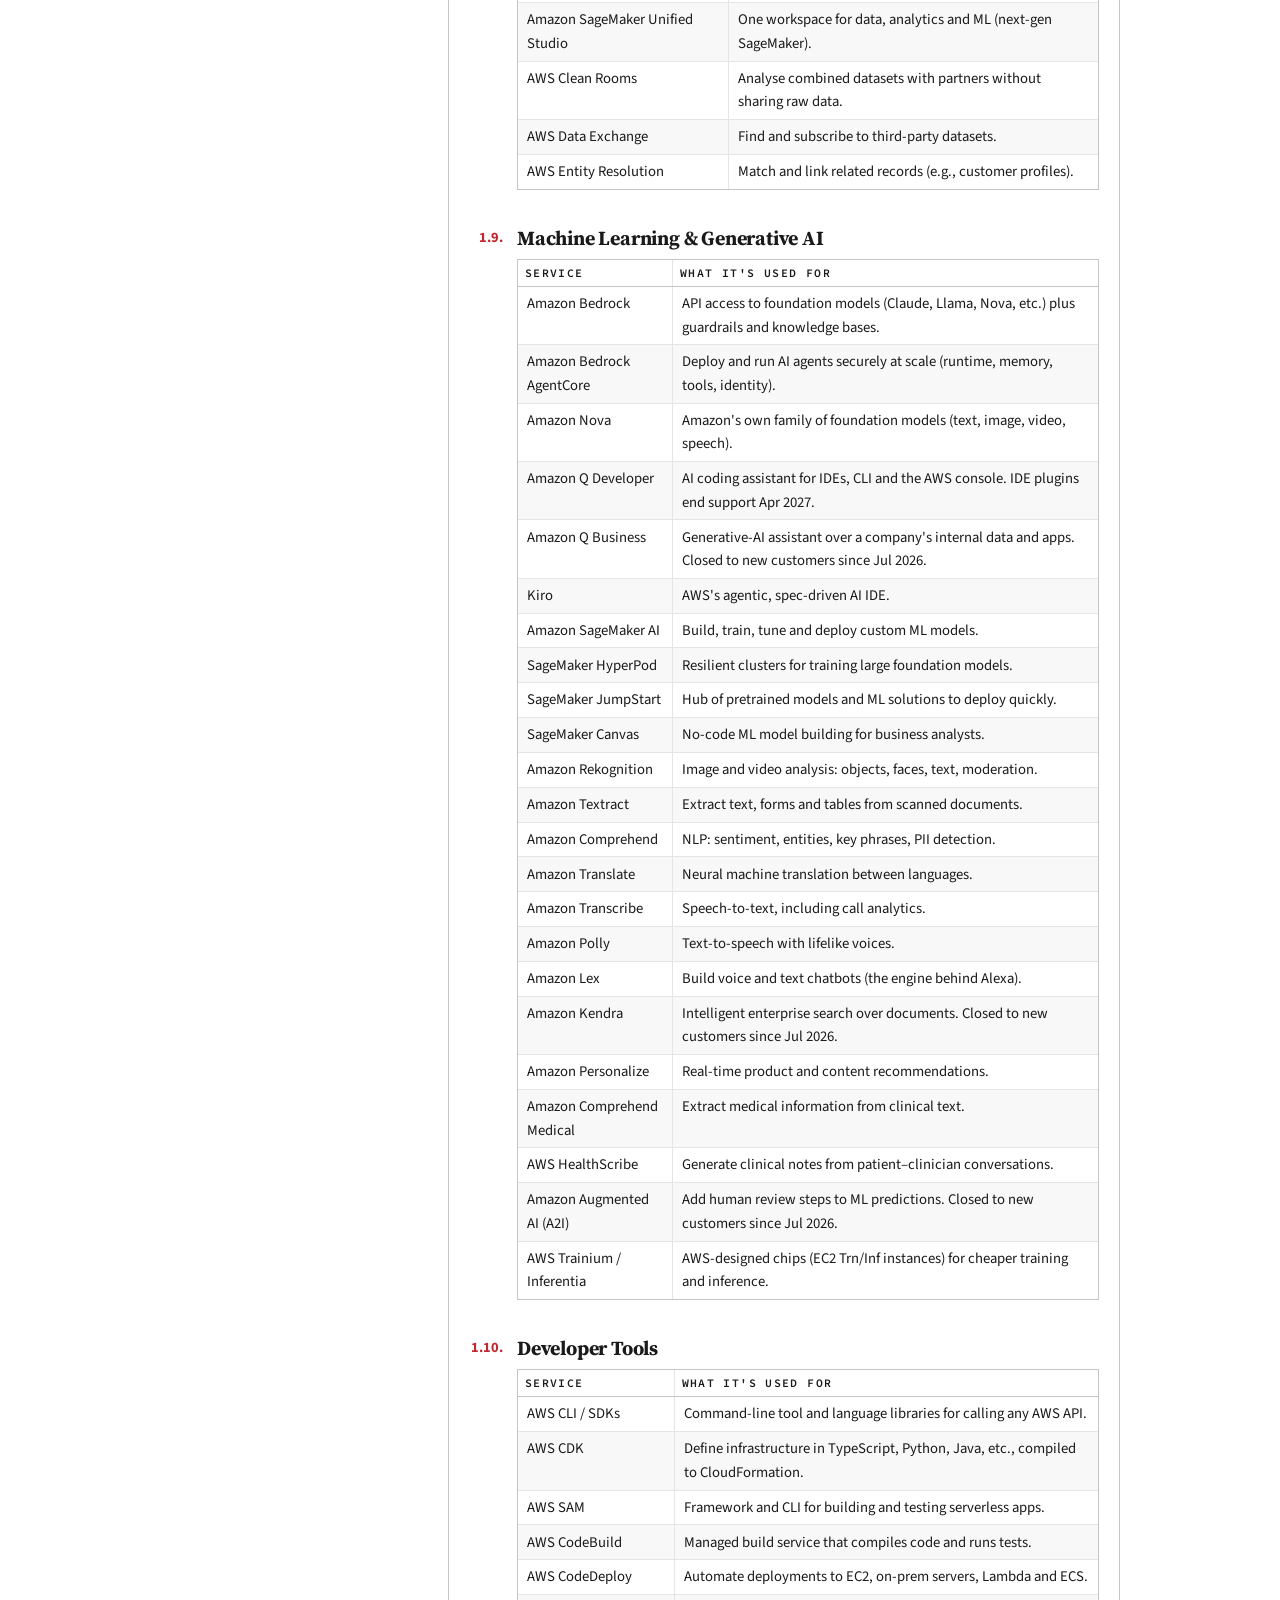
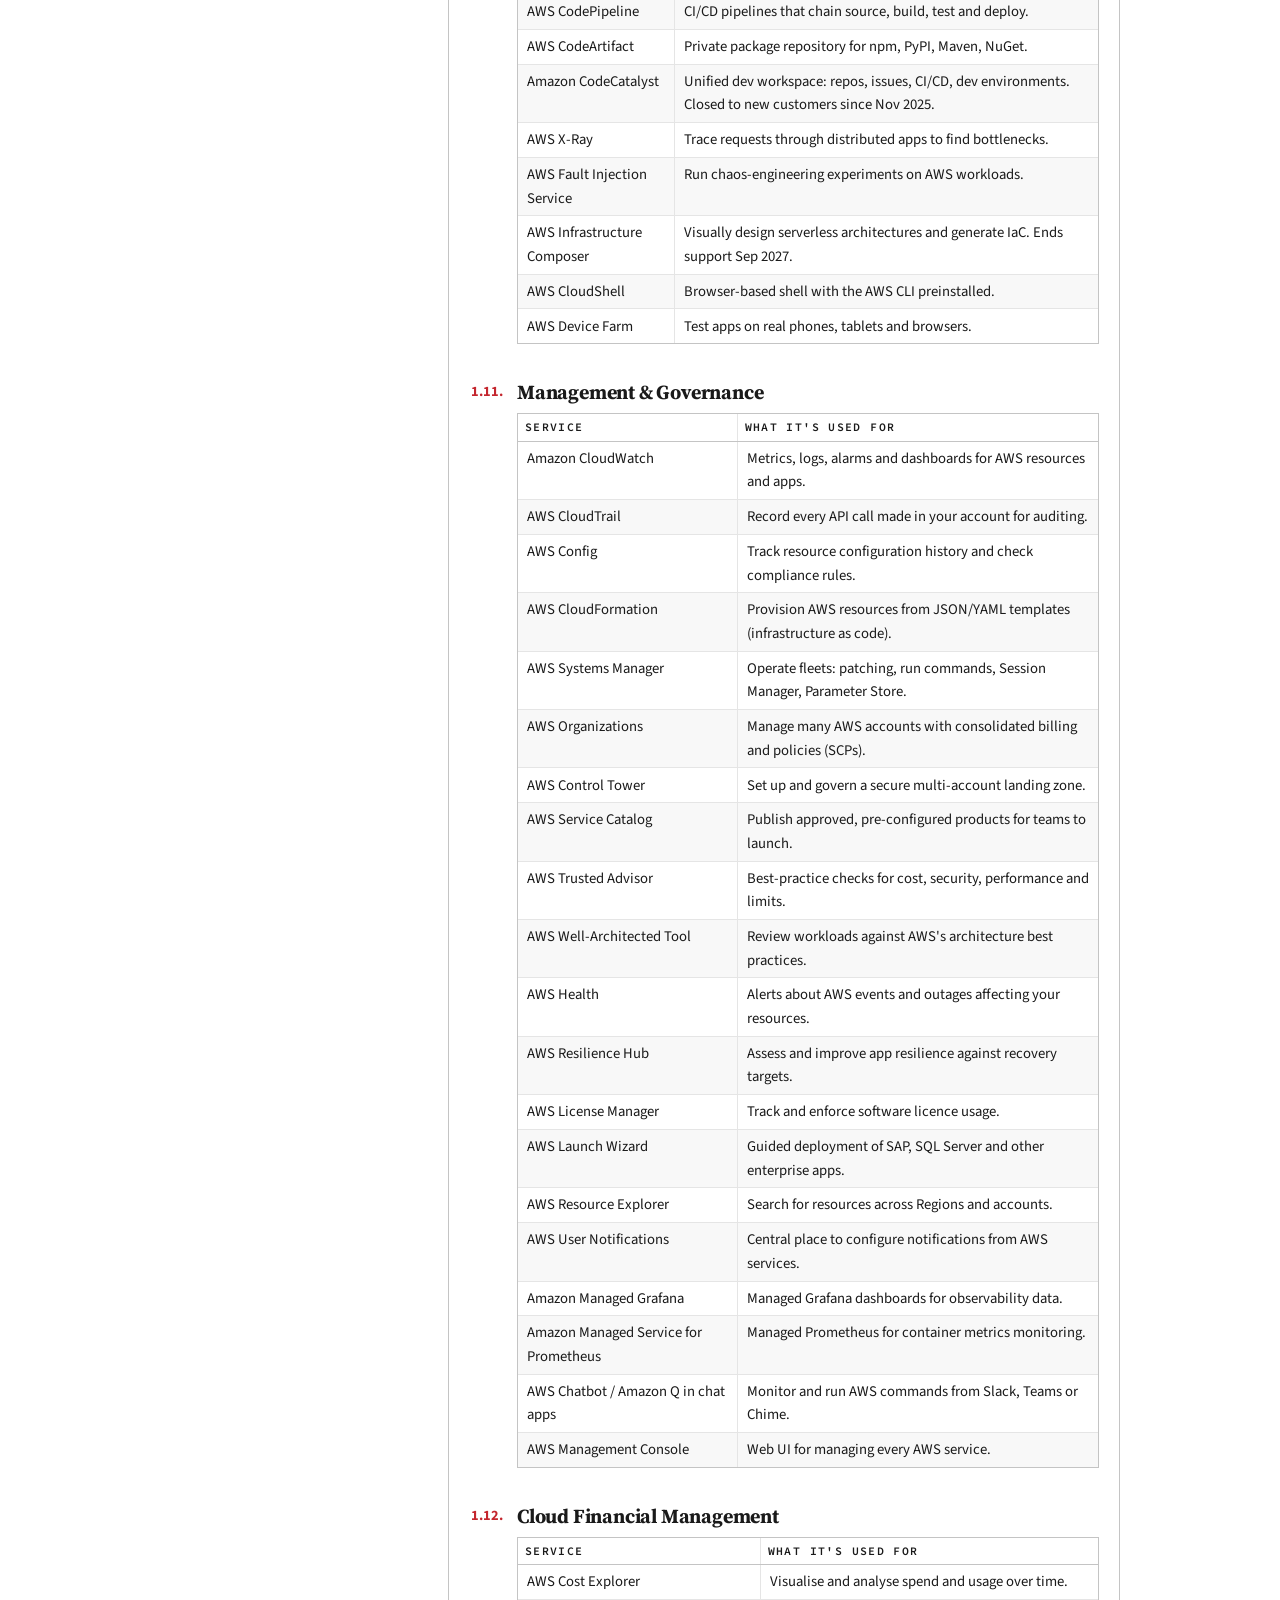
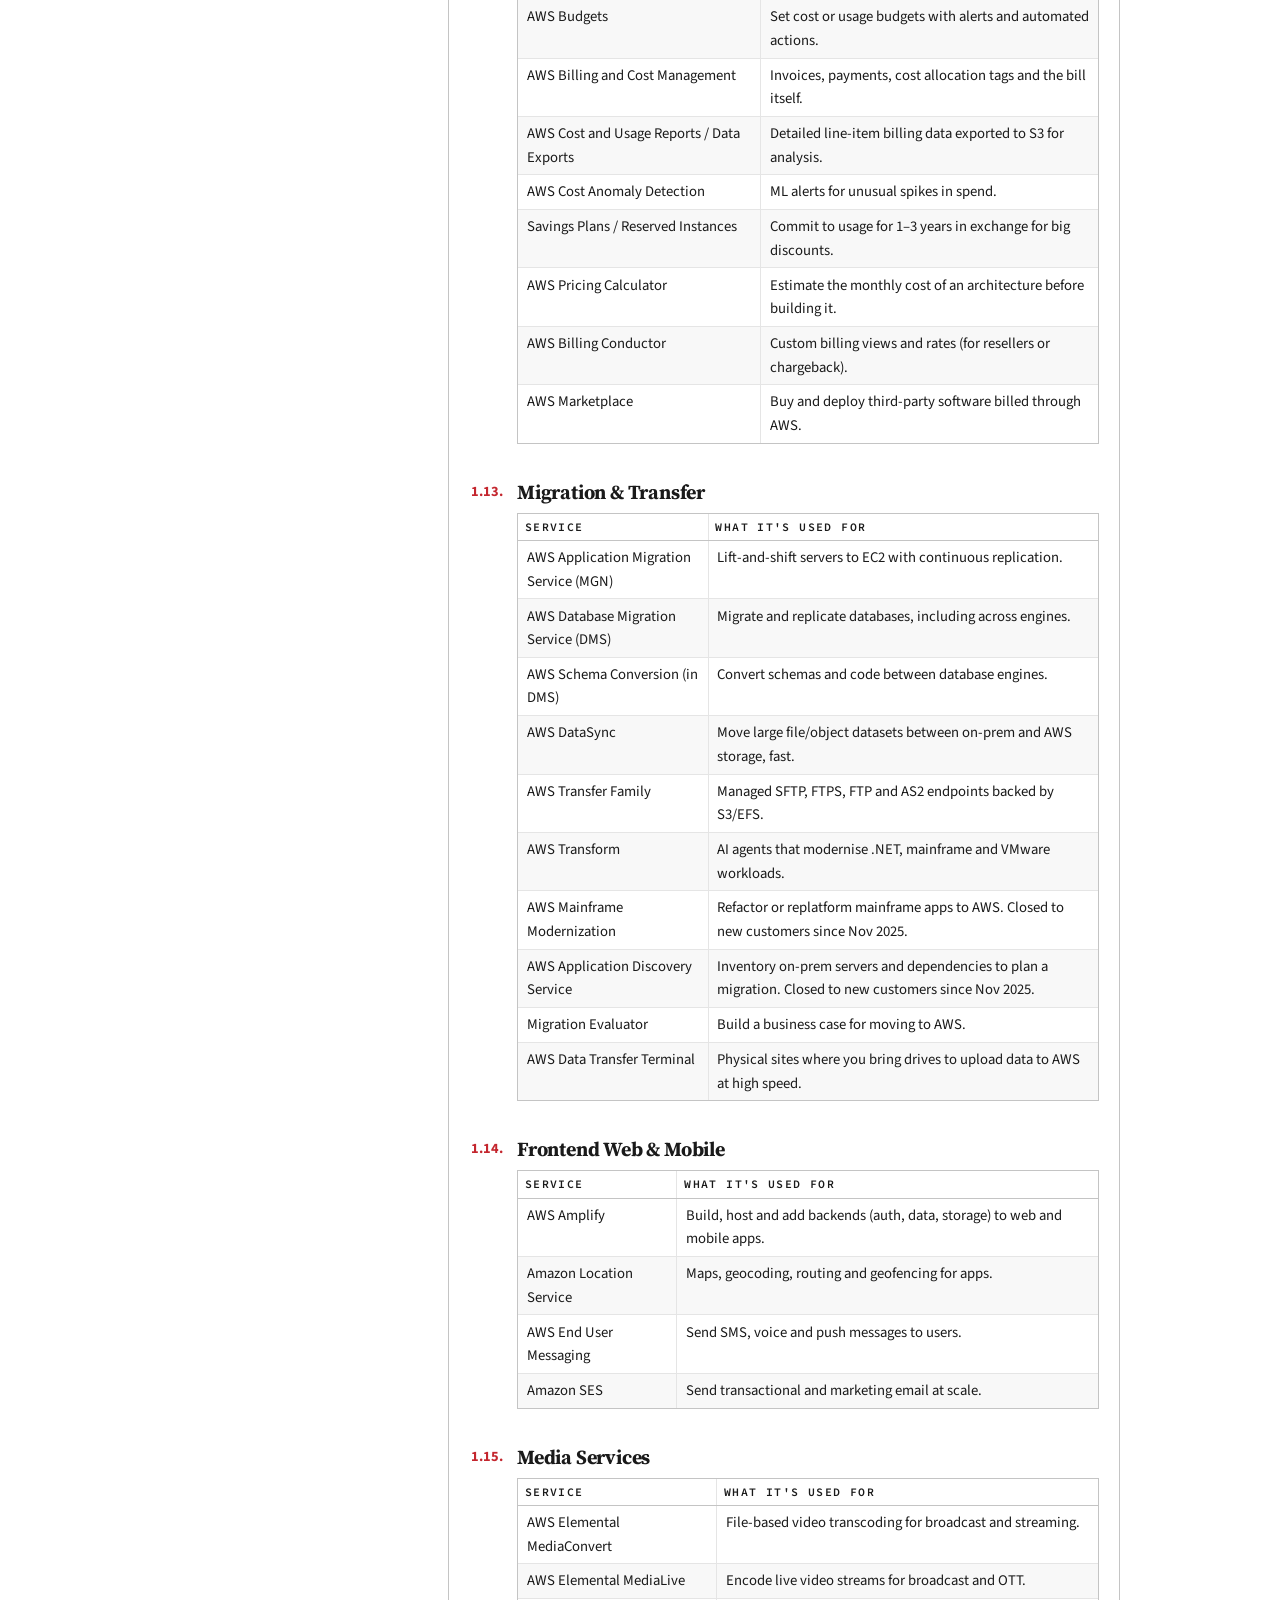
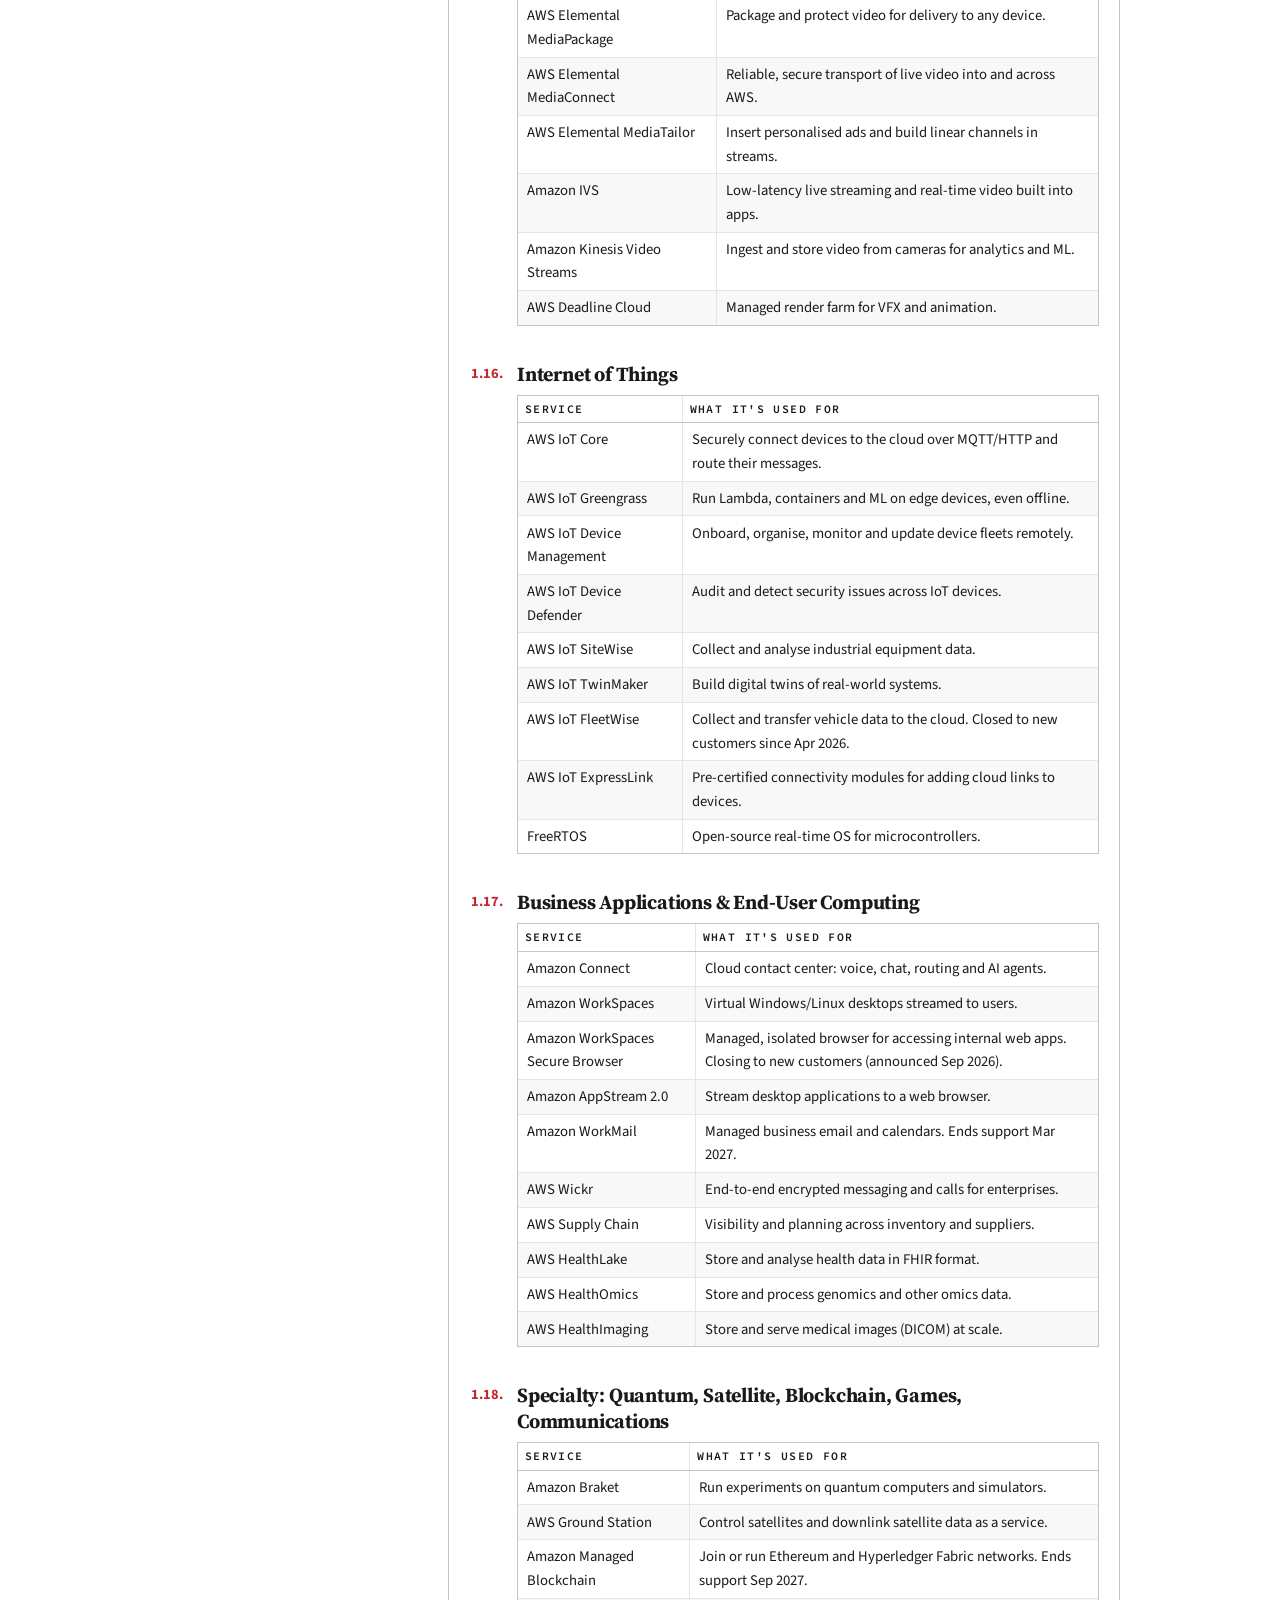
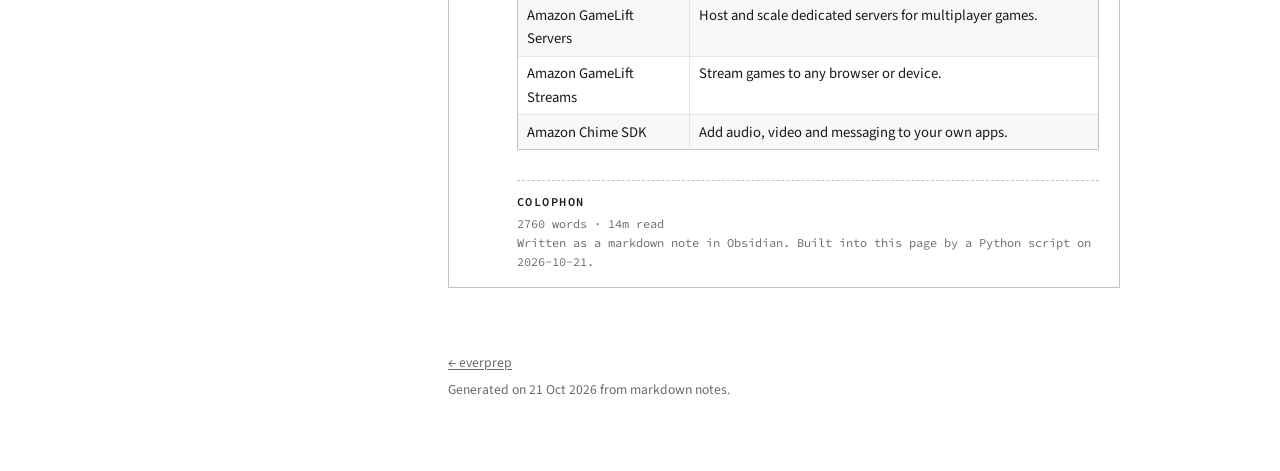
==== commit 65b10e7f: "update 2026-10-21 08:52:32" ====
--- a/website/cloud-aws-services-list.html
+++ b/website/cloud-aws-services-list.html
@@ -1165,7 +1165,7 @@
             <span class="colophon-title">Colophon</span>
             2760 words &middot; 14m read<br>
             Written as a markdown note in Obsidian.
-            Built into this page by a Python script on 2026-10-19.
+            Built into this page by a Python script on 2026-10-21.
         </footer>
     </article>
 
@@ -1205,8 +1205,23 @@
             </li>
             
             <li>
+                <span class="muted">7m read</span>
+                <a href="databricks.html">databricks</a>
+            </li>
+            
+            <li>
+                <span class="muted">1m read</span>
+                <a href="delta-lake.html">Delta lake</a>
+            </li>
+            
+            <li>
                 <span class="muted">13m read</span>
                 <a href="delta-lake-performance-optimization-and-maintenance.html">Delta Lake - performance optimization and maintenance</a>
+            </li>
+            
+            <li>
+                <span class="muted">1m read</span>
+                <a href="interview-rounds.html">interview rounds</a>
             </li>
             
             <li>
@@ -1220,7 +1235,7 @@
             </li>
             
             <li>
-                <span class="muted">12m read</span>
+                <span class="muted">14m read</span>
                 <a href="spark-theory.html">spark - theory</a>
             </li>
             
@@ -1240,7 +1255,7 @@
 
     <footer class="site-footer">
         <p><a href="index.html">&larr; everprep</a></p>
-        <p>Generated on 19 Oct 2026 from markdown notes.</p>
+        <p>Generated on 21 Oct 2026 from markdown notes.</p>
     </footer>
 
 </div>
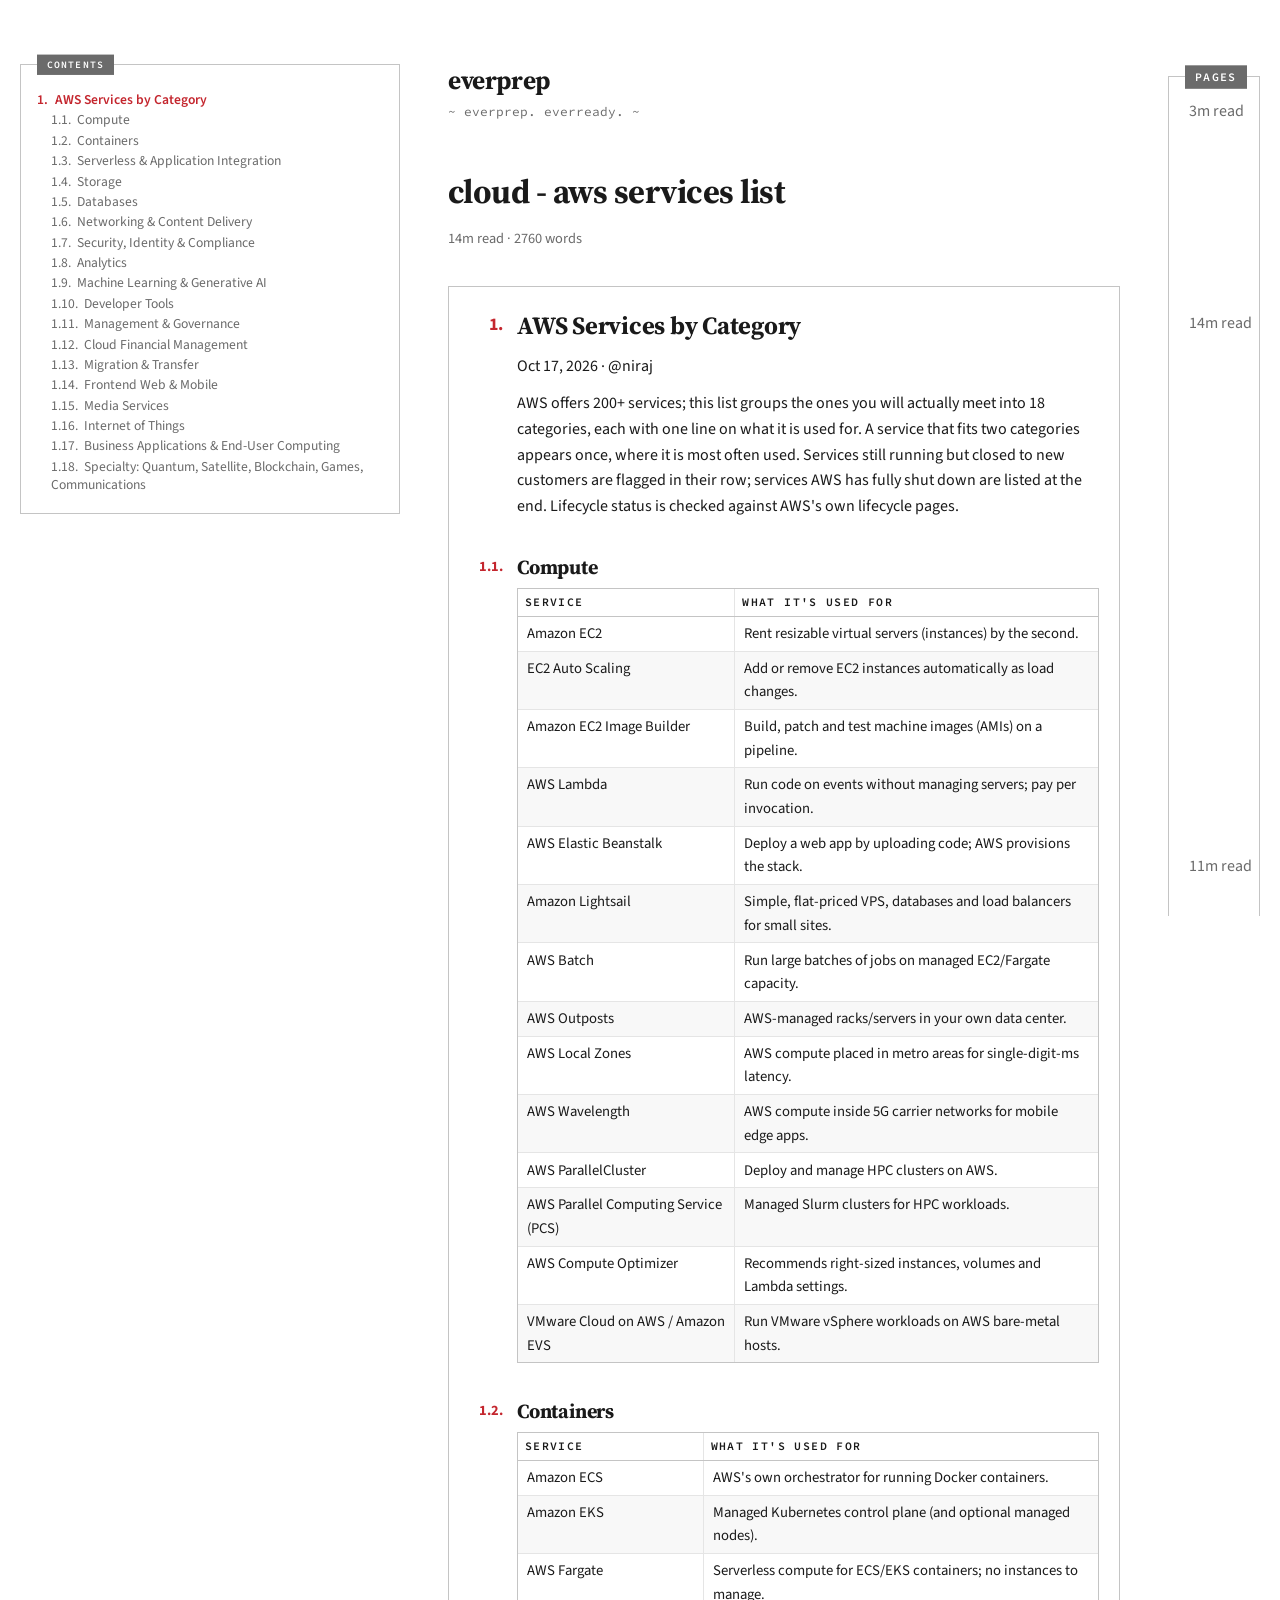
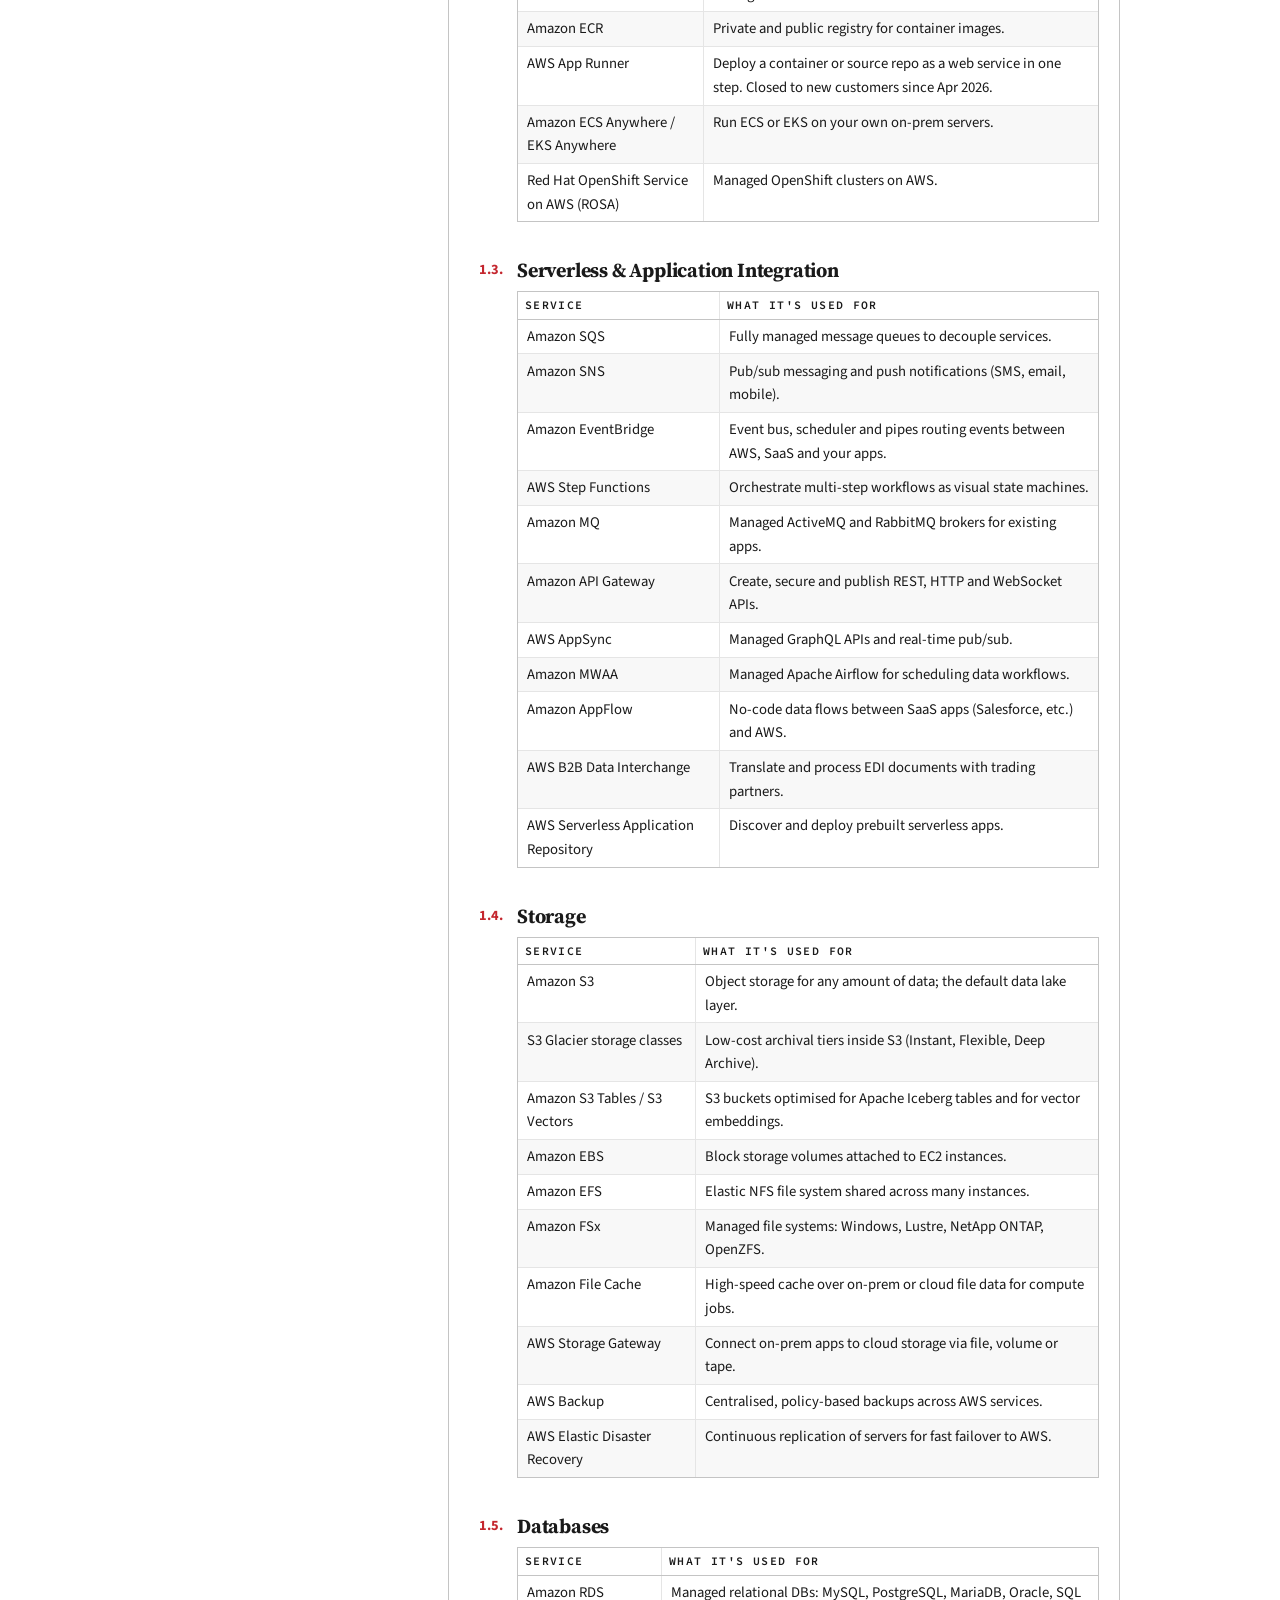
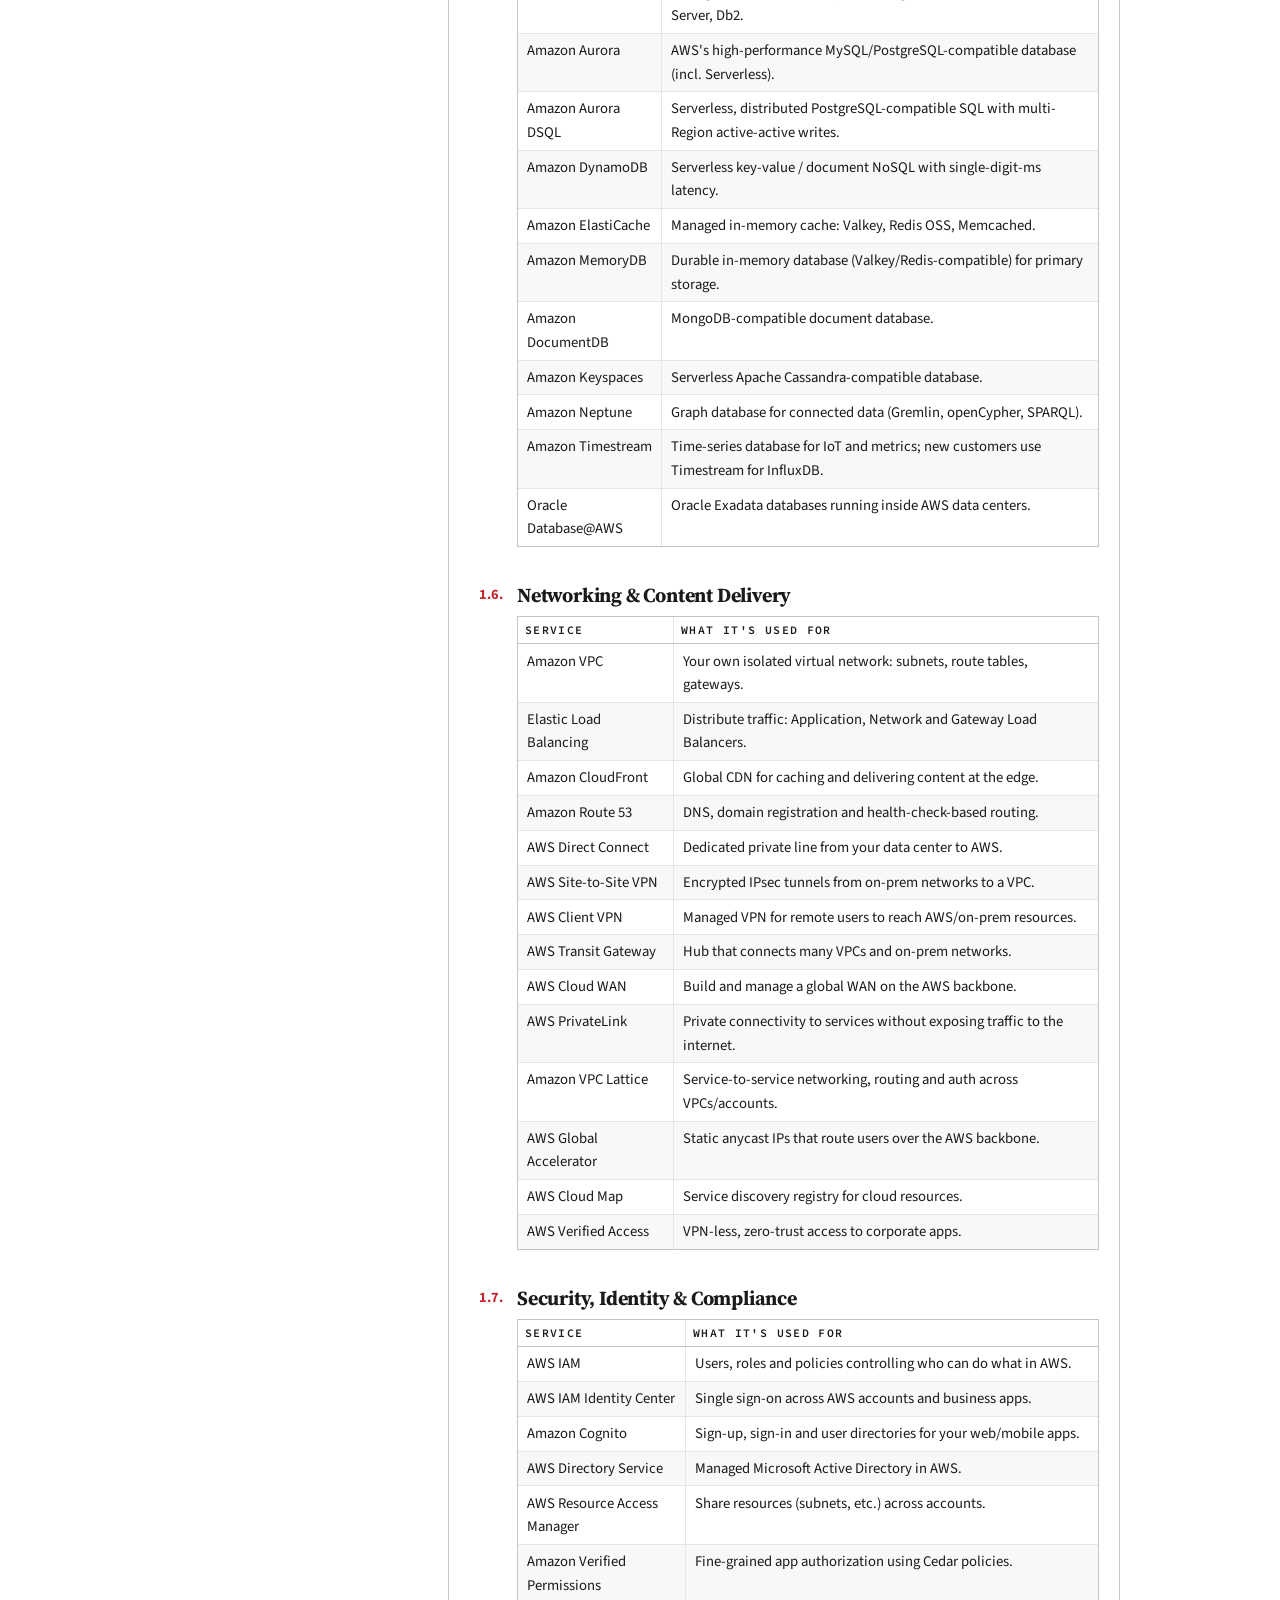
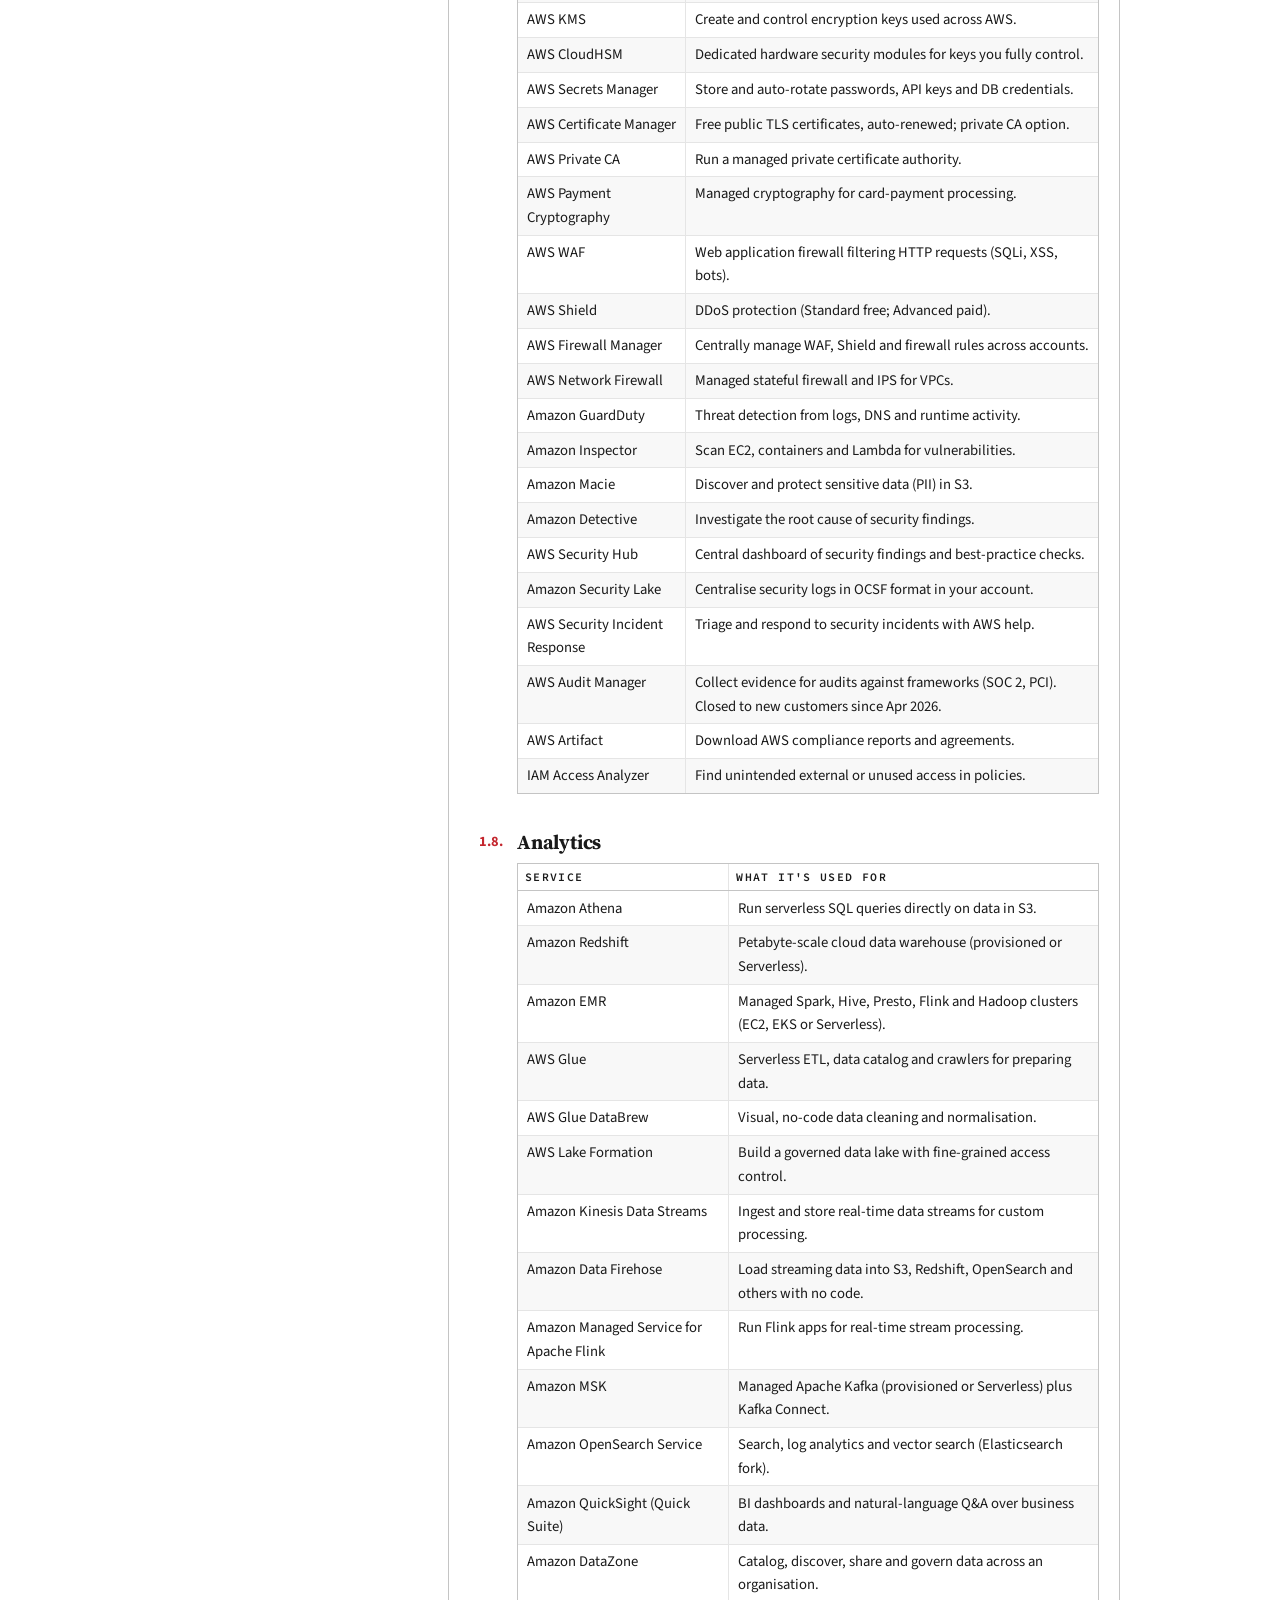
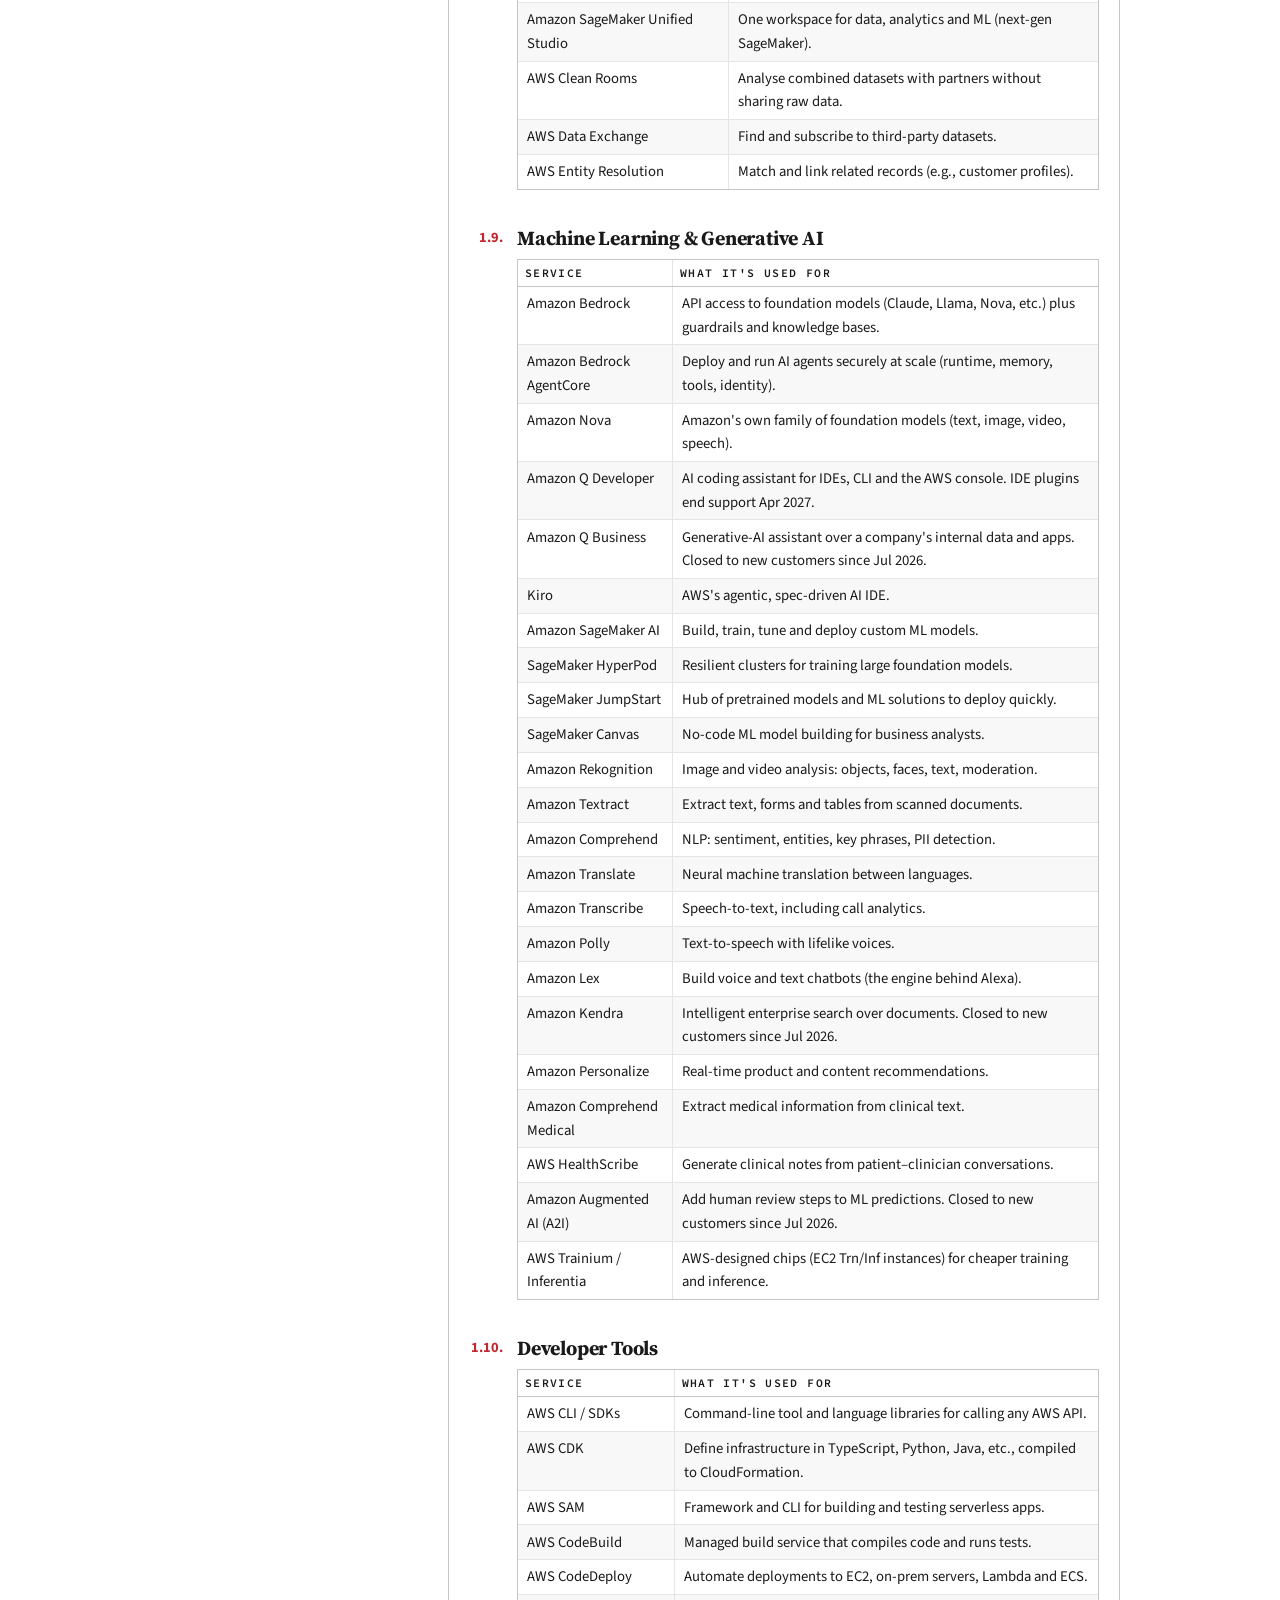
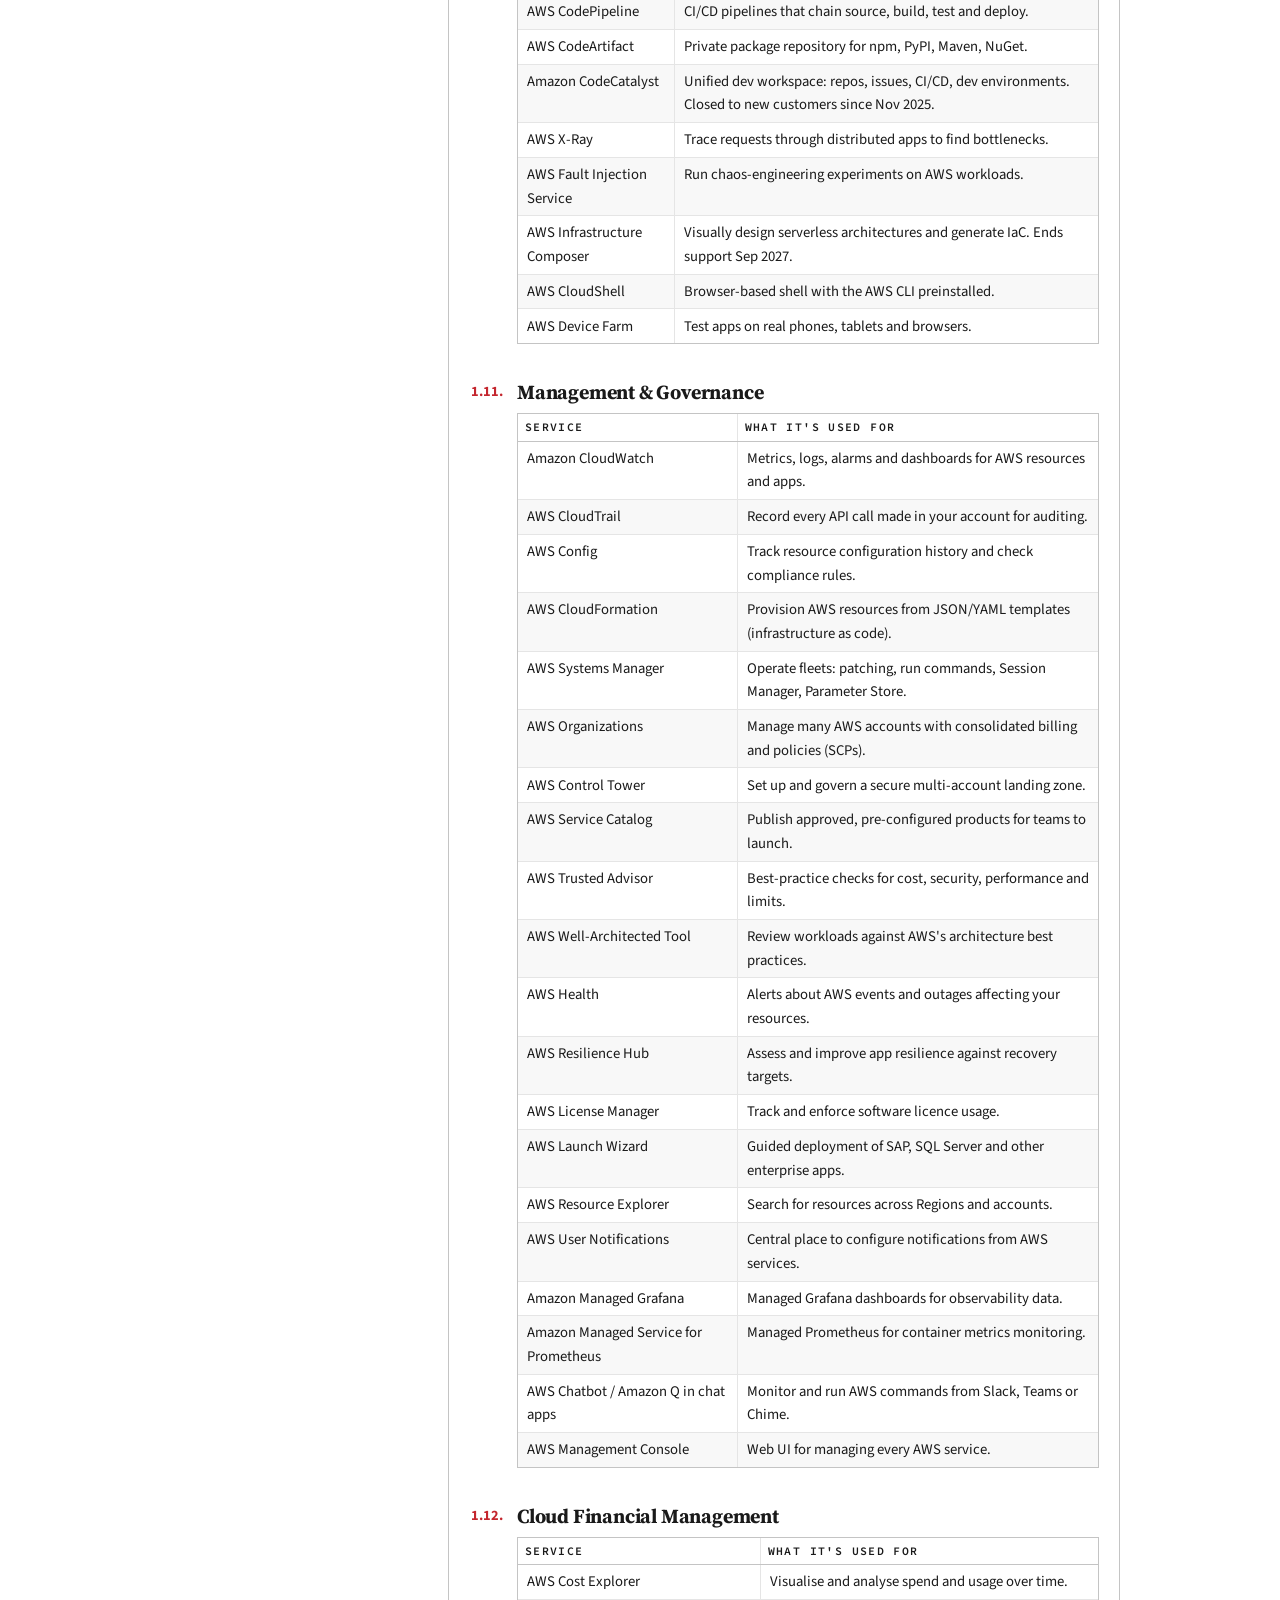
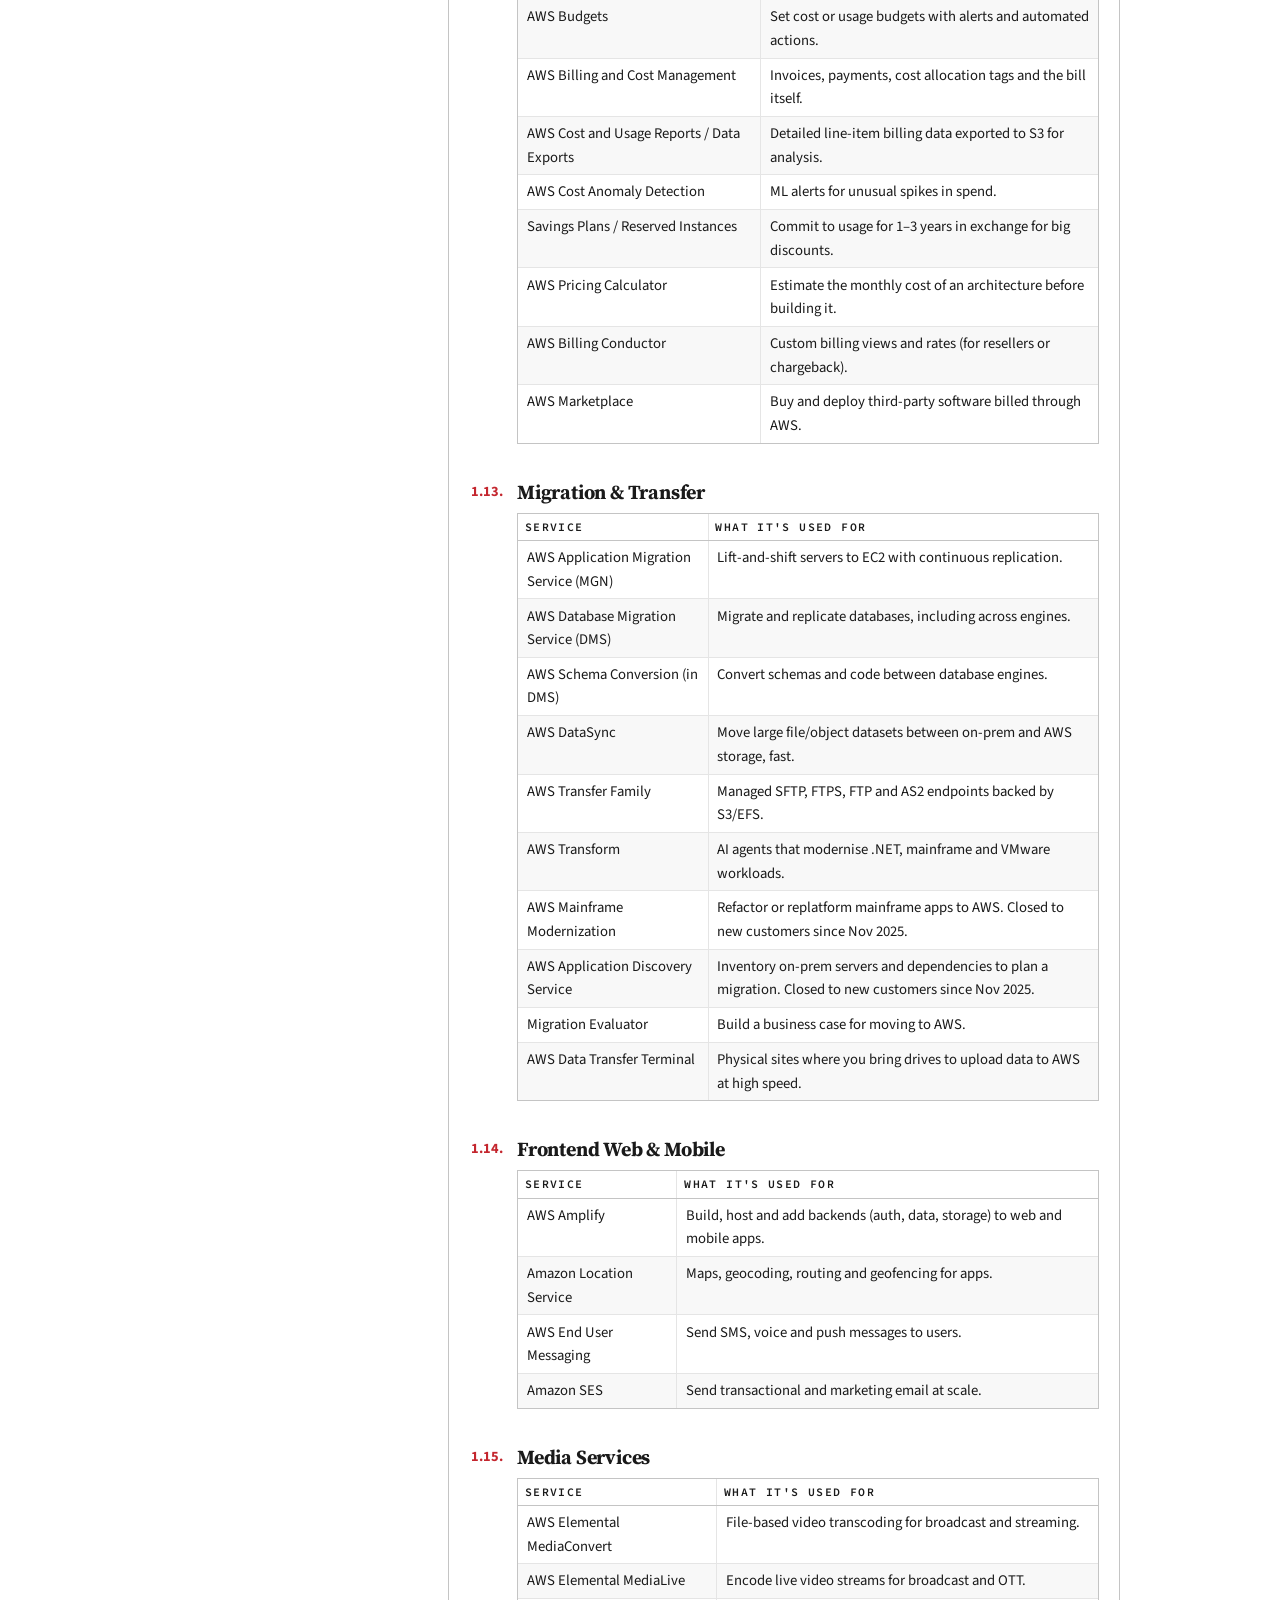
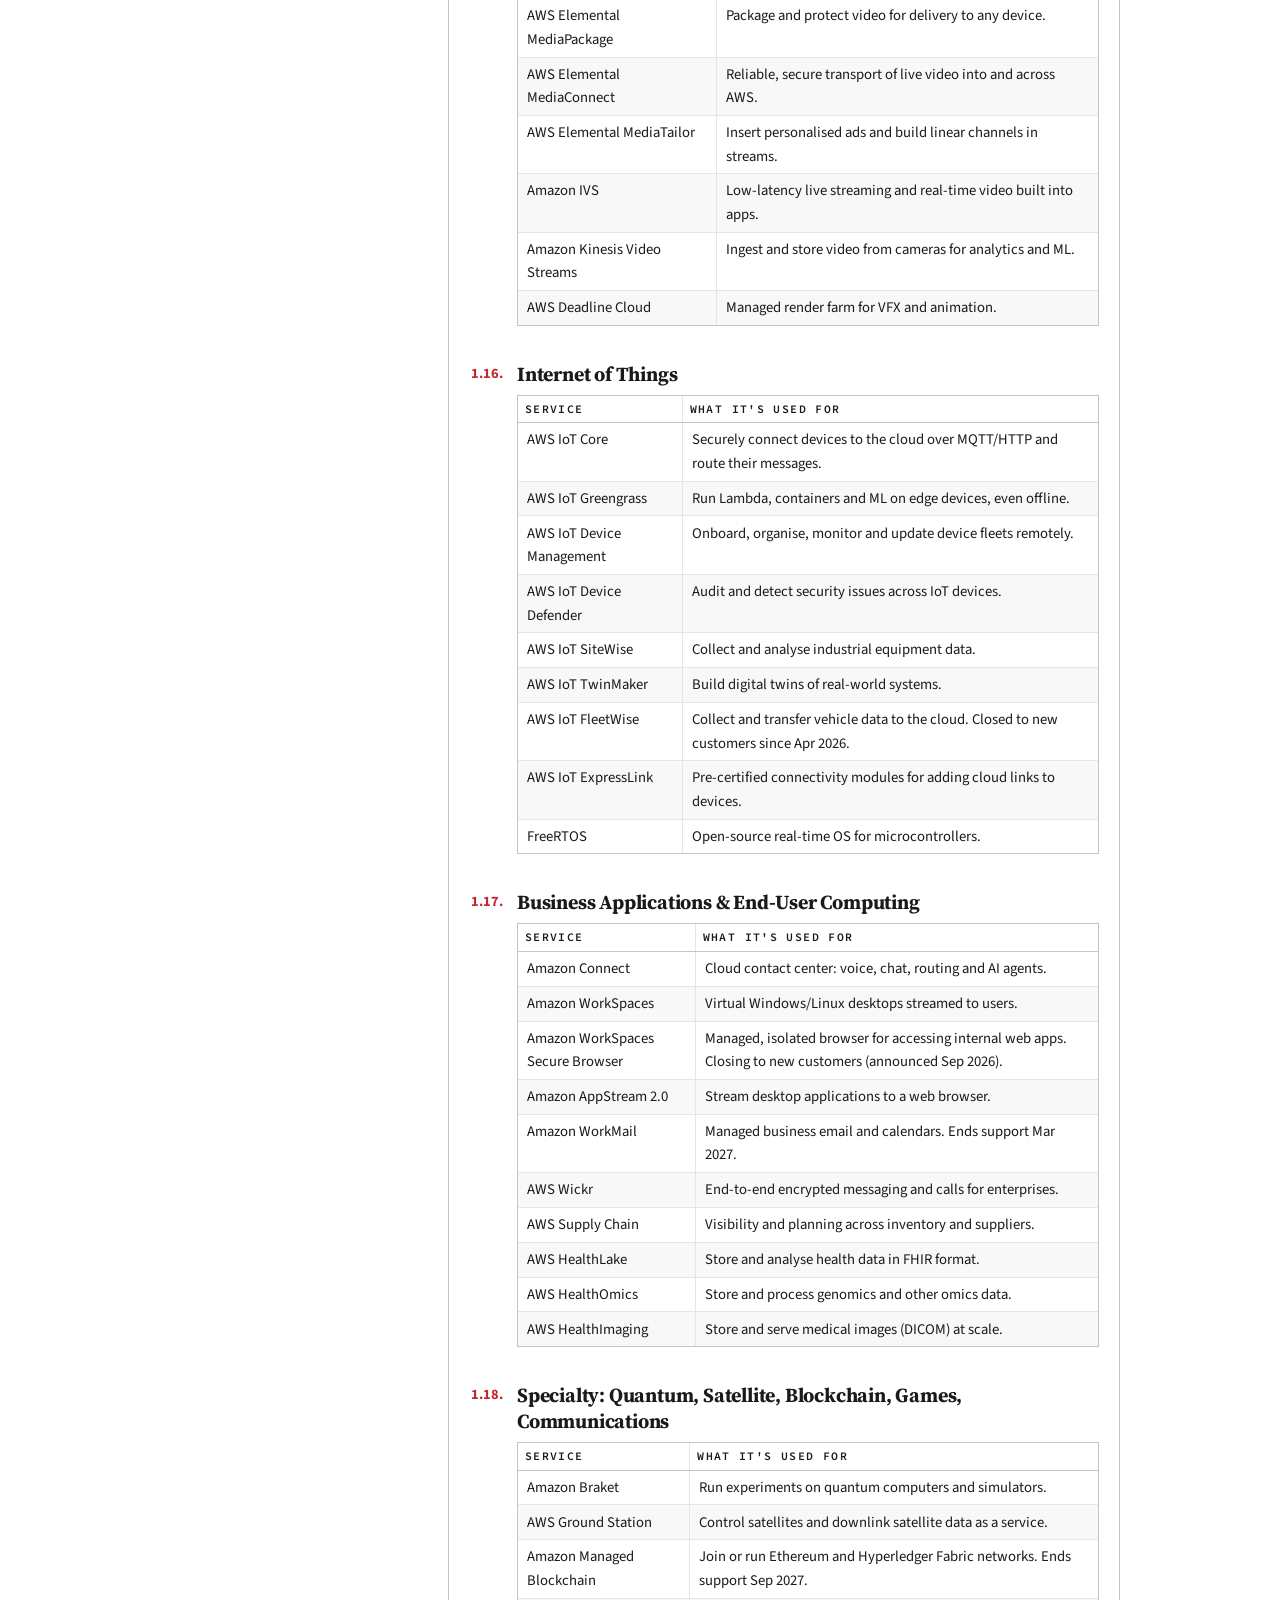
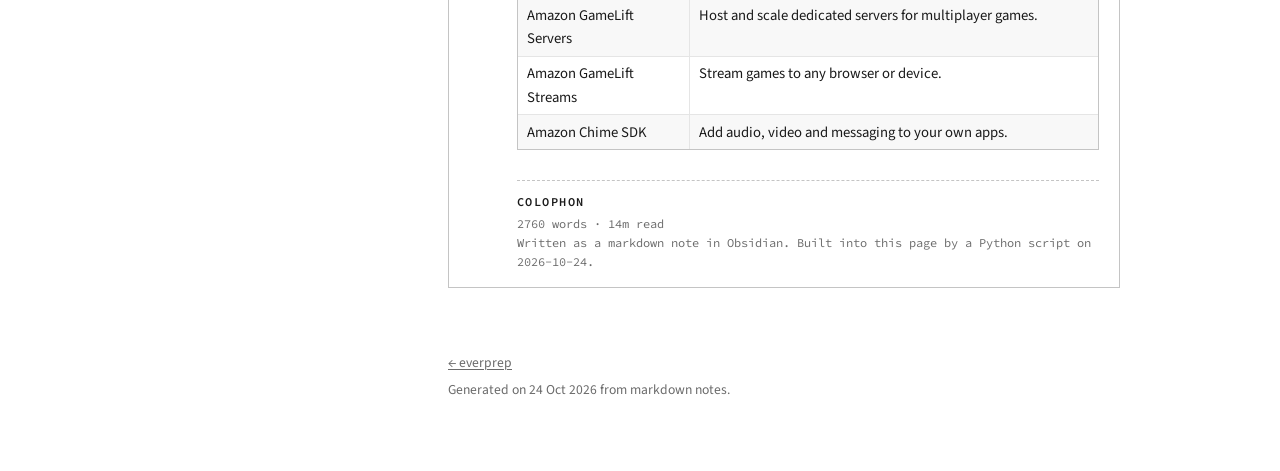
==== commit 75685a62: "update 2026-10-24 11:09:13" ====
--- a/website/cloud-aws-services-list.html
+++ b/website/cloud-aws-services-list.html
@@ -1165,7 +1165,7 @@
             <span class="colophon-title">Colophon</span>
             2760 words &middot; 14m read<br>
             Written as a markdown note in Obsidian.
-            Built into this page by a Python script on 2026-10-21.
+            Built into this page by a Python script on 2026-10-24.
         </footer>
     </article>
 
@@ -1255,7 +1255,7 @@
 
     <footer class="site-footer">
         <p><a href="index.html">&larr; everprep</a></p>
-        <p>Generated on 21 Oct 2026 from markdown notes.</p>
+        <p>Generated on 24 Oct 2026 from markdown notes.</p>
     </footer>
 
 </div>
